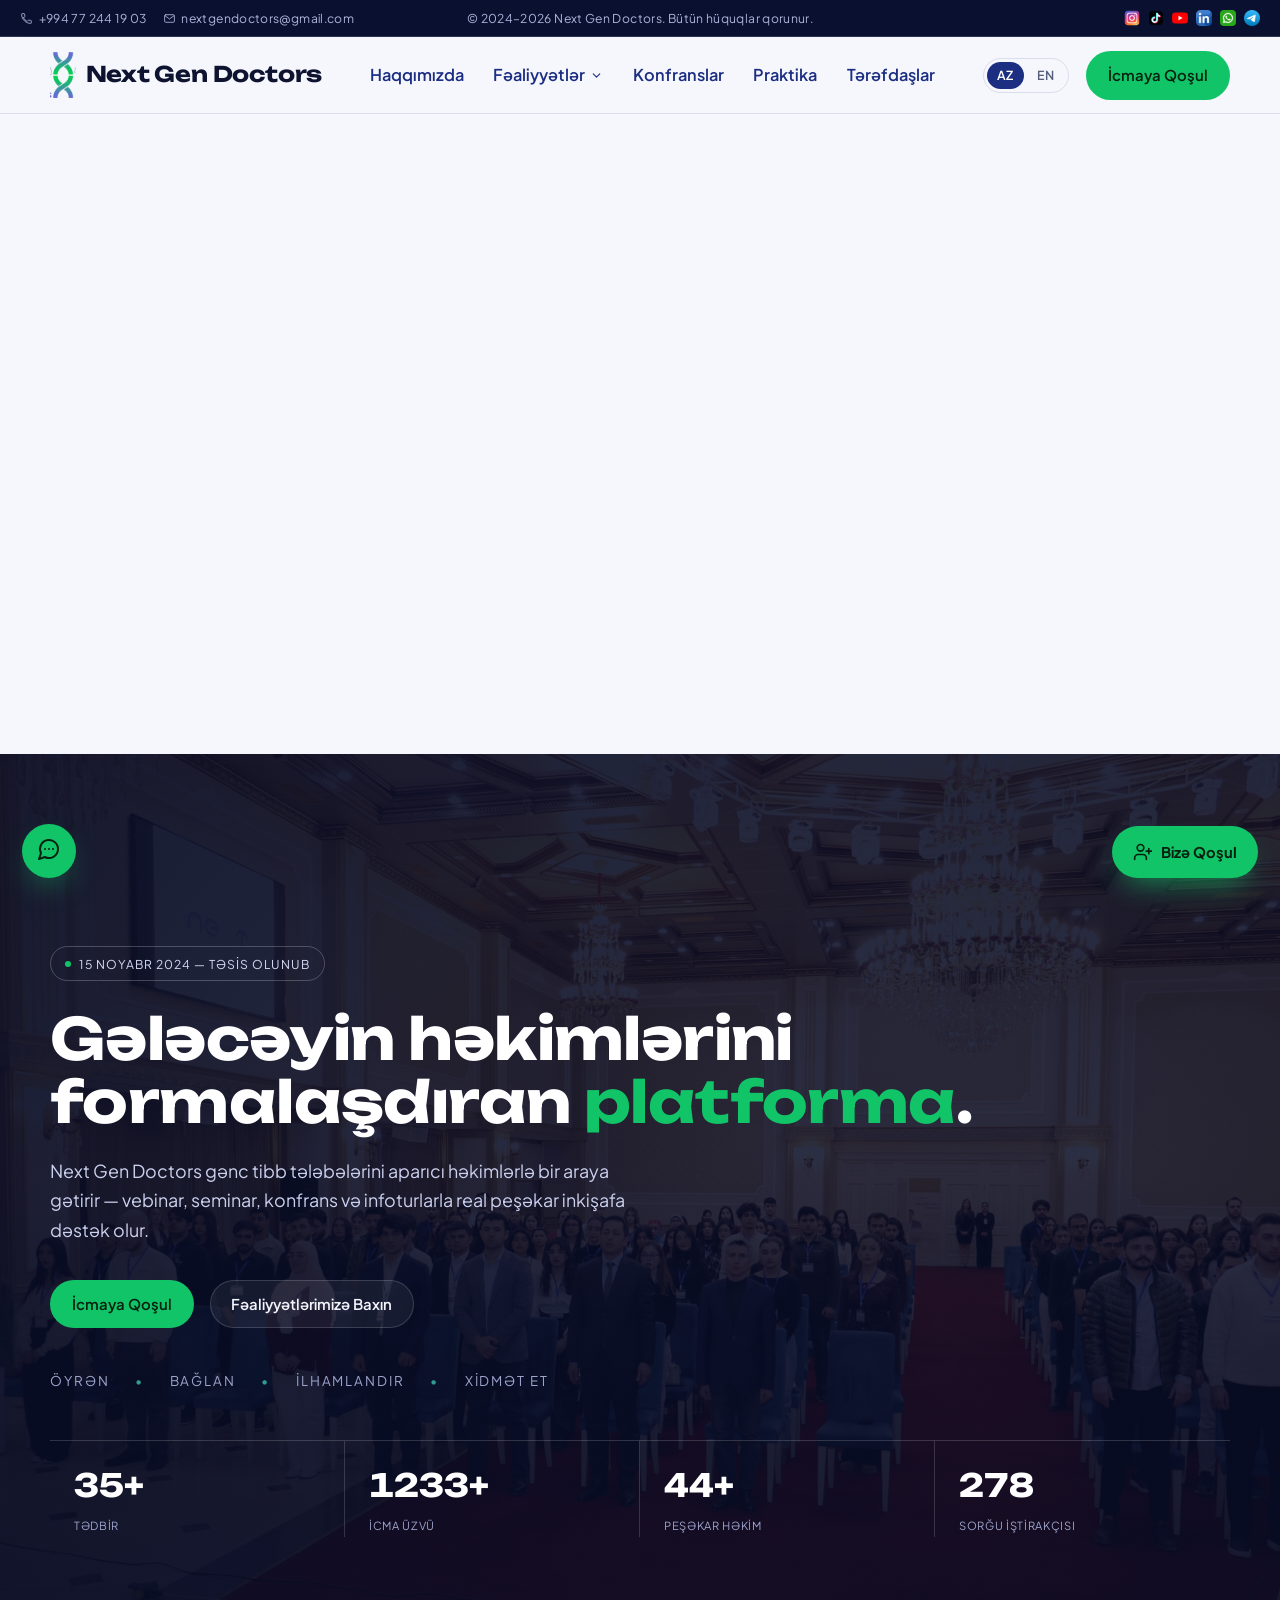
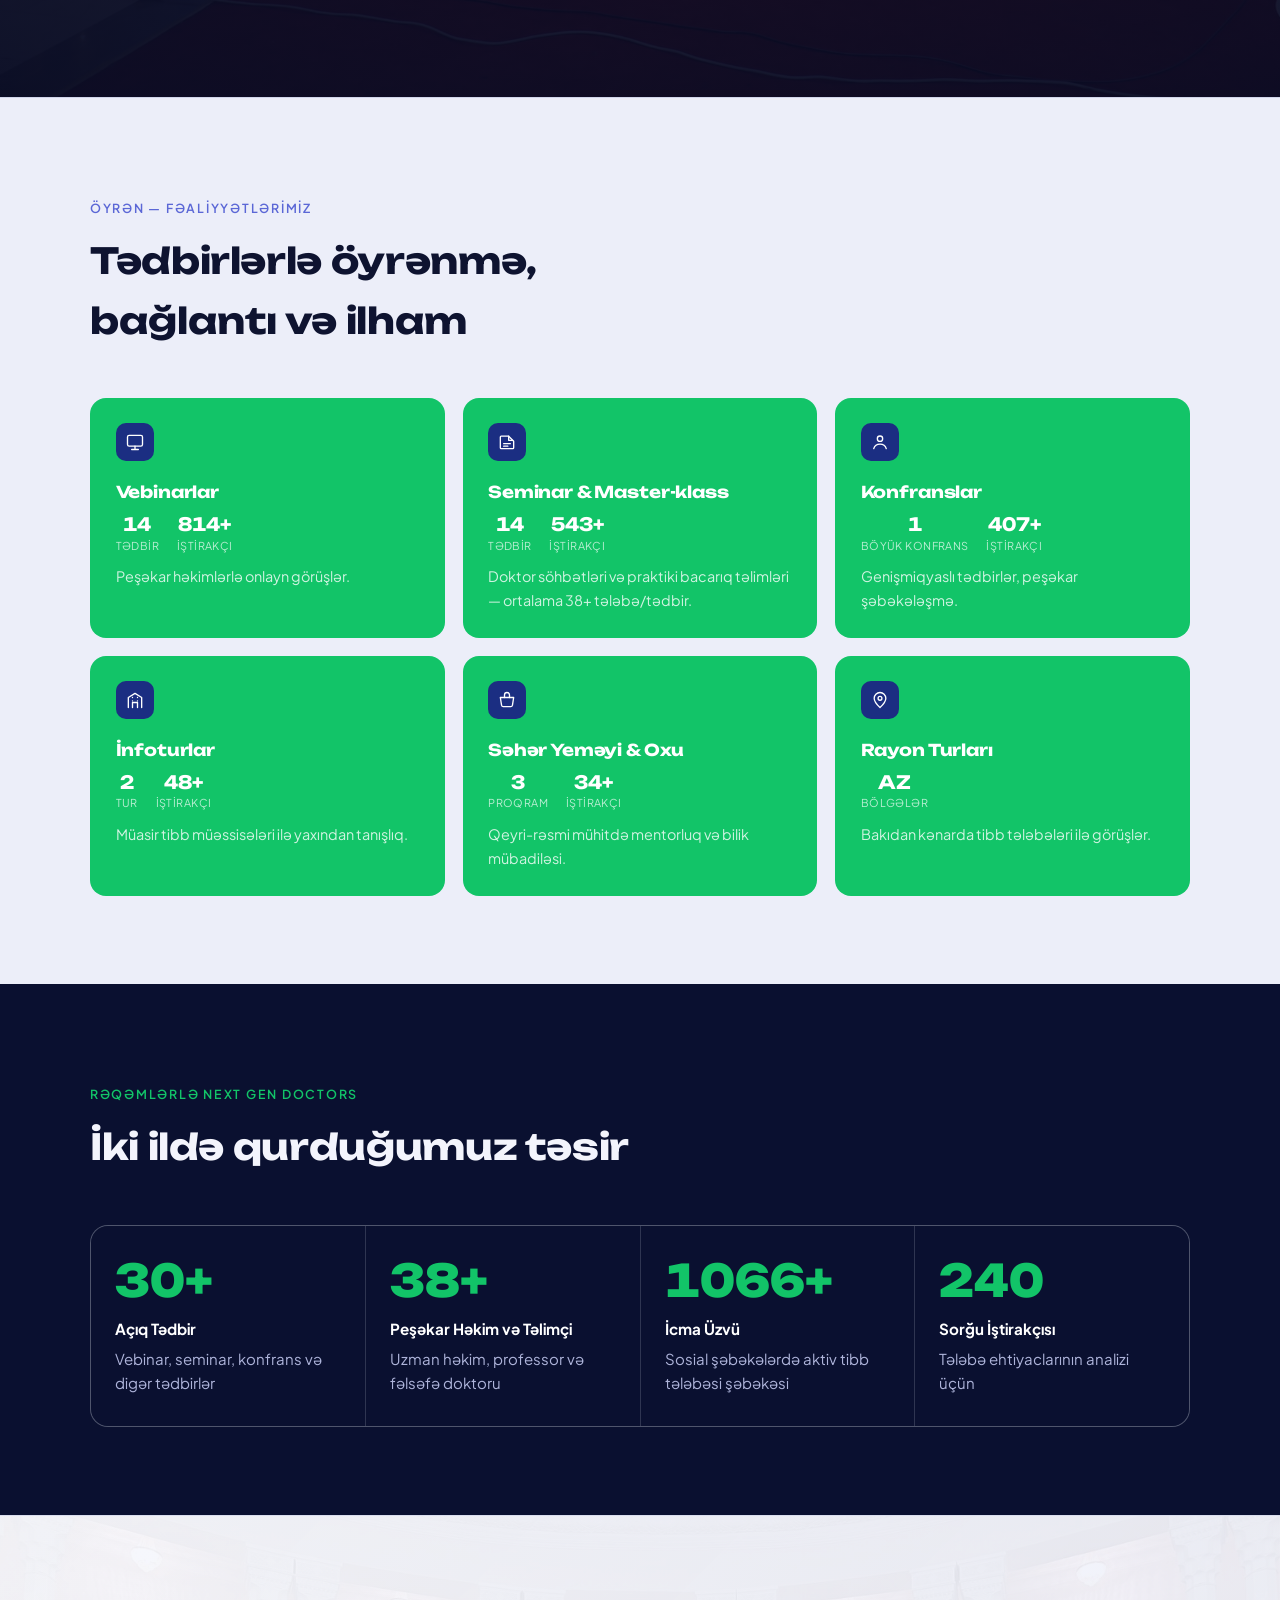
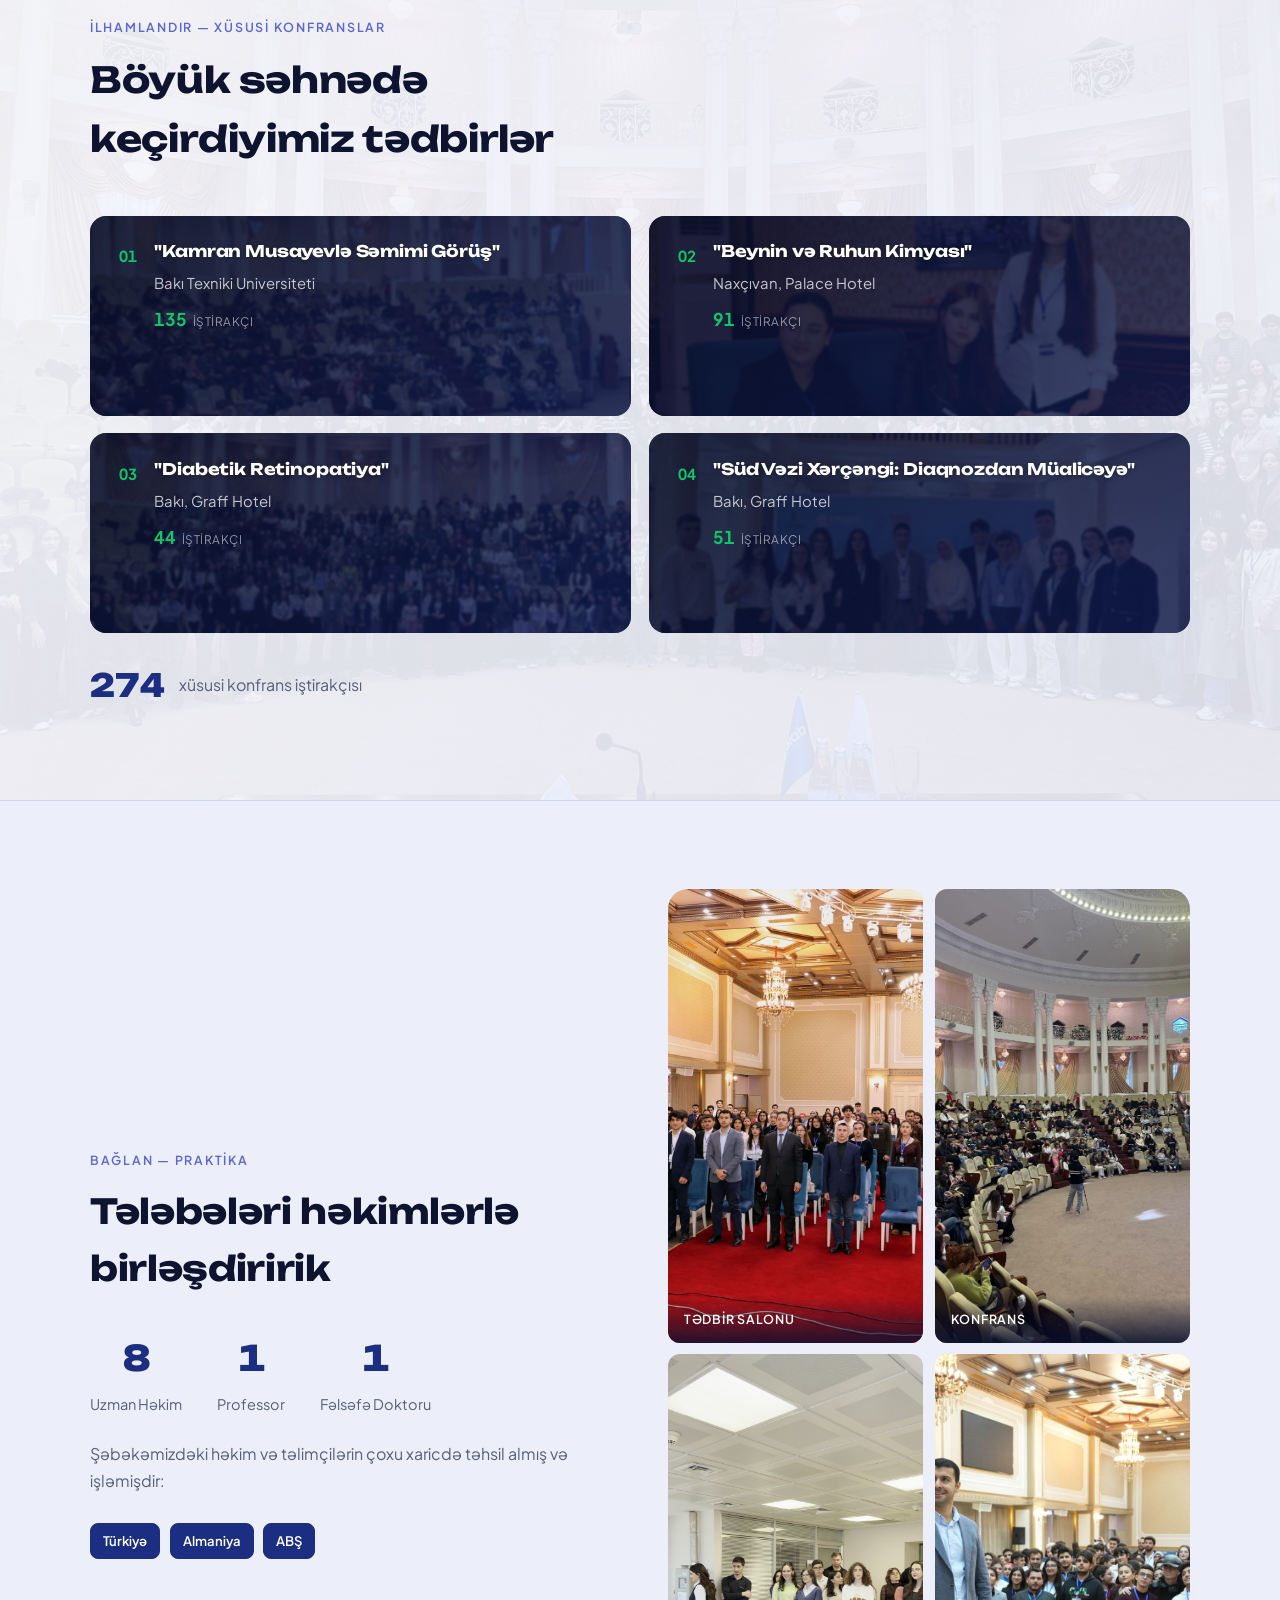
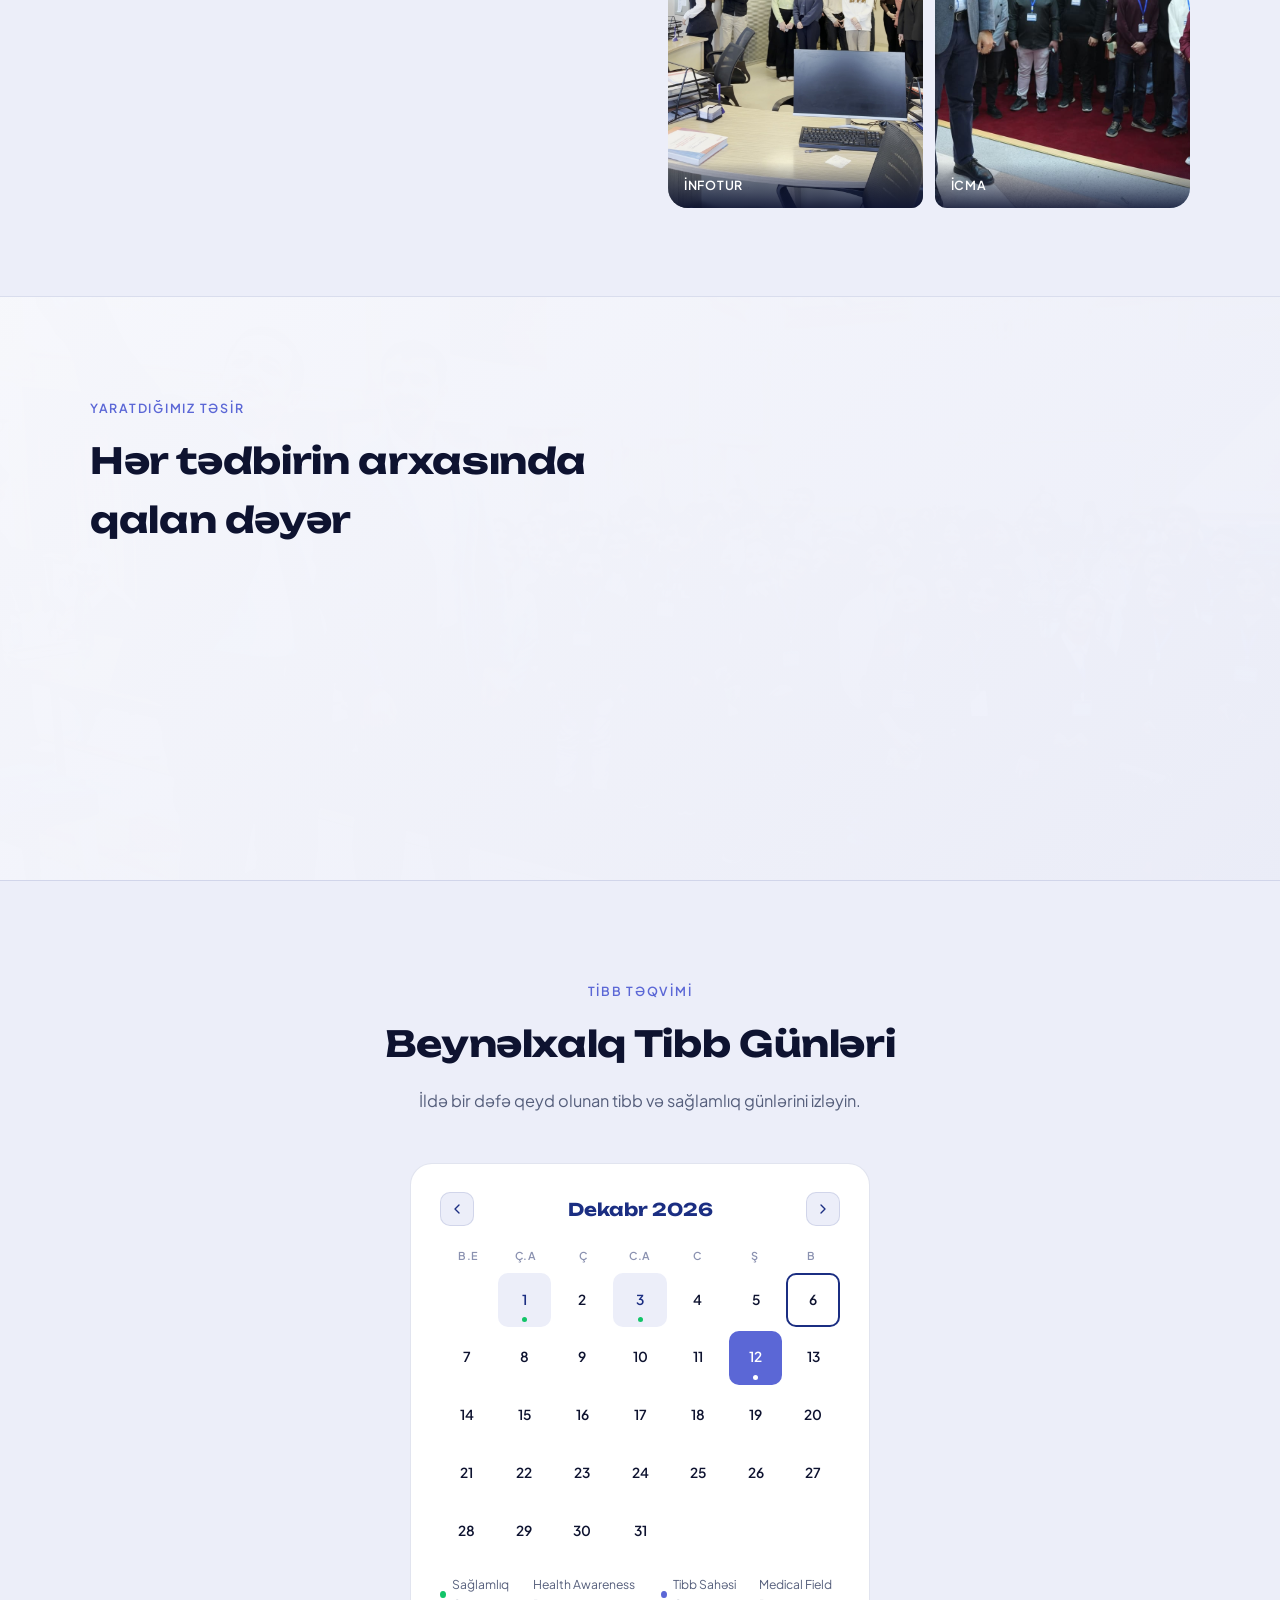
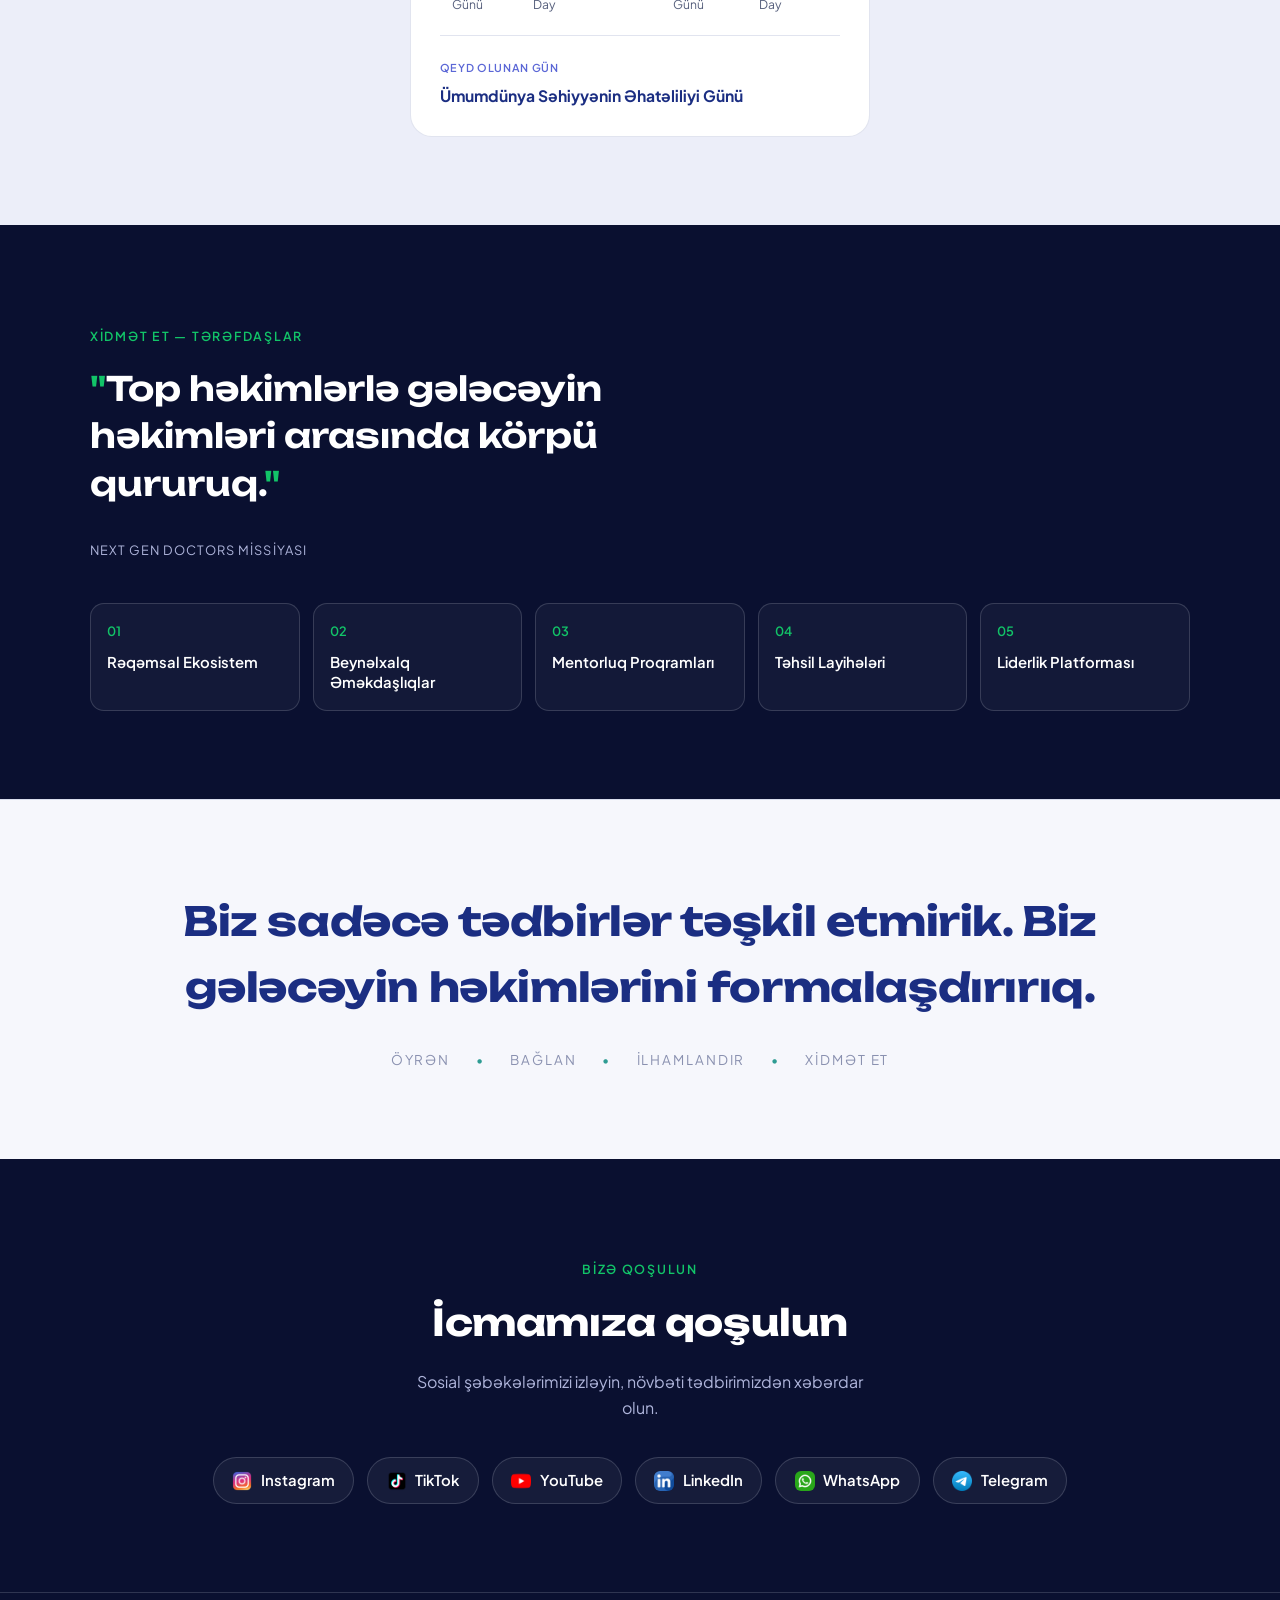
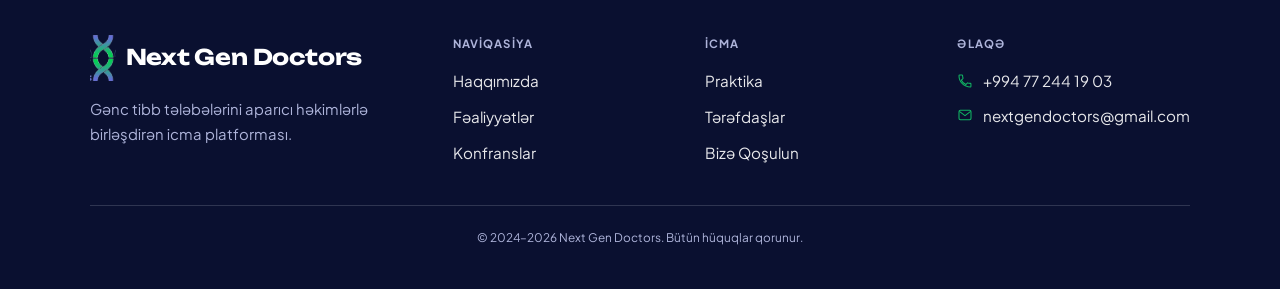
==== index.html @ de41ccdf "ilk commit" ====
<!DOCTYPE html>
<html lang="az">
<head>
<meta charset="UTF-8">
<meta name="viewport" content="width=device-width, initial-scale=1.0">
<title>Next Gen Doctors — Gələcəyin Həkimlərini Formalaşdıran Platforma</title>
<meta name="description" content="Next Gen Doctors gənc tibb tələbələrini aparıcı həkimlərlə bir araya gətirən icma platformasıdır.">
<!-- Open Graph / social share -->
<meta property="og:type" content="website">
<meta property="og:site_name" content="Next Gen Doctors">
<meta property="og:locale" content="az_AZ">
<meta property="og:locale:alternate" content="en_US">
<meta property="og:url" content="https://ngd.az/">
<meta property="og:title" content="Next Gen Doctors — Gələcəyin Həkimlərini Formalaşdıran Platforma">
<meta property="og:description" content="Next Gen Doctors gənc tibb tələbələrini aparıcı həkimlərlə bir araya gətirən icma platformasıdır.">
<meta property="og:image" content="https://ngd.az/assets/og-image.png">
<meta property="og:image:width" content="1200">
<meta property="og:image:height" content="630">
<meta property="og:image:alt" content="Next Gen Doctors">
<meta name="twitter:card" content="summary_large_image">
<meta name="twitter:title" content="Next Gen Doctors — Gələcəyin Həkimlərini Formalaşdıran Platforma">
<meta name="twitter:description" content="Next Gen Doctors gənc tibb tələbələrini aparıcı həkimlərlə bir araya gətirən icma platformasıdır.">
<meta name="twitter:image" content="https://ngd.az/assets/og-image.png">
<link rel="icon" type="image/png" href="assets/favicon-32.png">
<link rel="apple-touch-icon" href="assets/apple-touch-icon.png">
<link rel="preconnect" href="https://fonts.googleapis.com">
<link rel="preconnect" href="https://fonts.gstatic.com" crossorigin>
<link href="https://fonts.googleapis.com/css2?family=Unbounded:wght@500;600;700;800&family=Plus+Jakarta+Sans:ital,wght@0,400;0,500;0,600;0,700;1,500&display=swap" rel="stylesheet">
<link rel="stylesheet" href="assets/style.css">
<!-- Structured data (JSON-LD) -->
<script type="application/ld+json">
{
  "@context": "https://schema.org",
  "@type": "Organization",
  "@id": "https://ngd.az/#organization",
  "name": "Next Gen Doctors",
  "url": "https://ngd.az/",
  "logo": "https://ngd.az/assets/logo-mark.png",
  "foundingDate": "2024-11-15",
  "description": "Next Gen Doctors gənc tibb tələbələrini aparıcı həkimlərlə bir araya gətirən könüllü icma platformasıdır.",
  "email": "nextgendoctors@gmail.com",
  "telephone": "+994772441903",
  "sameAs": [
    "https://instagram.com/nextgendoctorss",
    "https://tiktok.com/@nextgendoctors",
    "https://youtube.com/@nextgendoctors",
    "https://linkedin.com/company/next-gen-doctors",
    "https://t.me/nextgendoctors",
    "https://wa.me/994772441903"
  ]
}
</script>
<script type="application/ld+json">
{
  "@context": "https://schema.org",
  "@type": "WebSite",
  "@id": "https://ngd.az/#website",
  "name": "Next Gen Doctors",
  "url": "https://ngd.az/",
  "description": "Gənc tibb tələbələrini aparıcı həkimlərlə birləşdirən icma platforması.",
  "inLanguage": "az",
  "publisher": {
    "@id": "https://ngd.az/#organization"
  }
}
</script>
</head>
<body>

<div class="notice">
  <div class="notice-contact">
    <a href="tel:+994772441903"><svg viewBox="0 0 24 24" fill="none" stroke="currentColor" stroke-width="1.6" stroke-linecap="round" stroke-linejoin="round"><path d="M6.6 10.8c1.4 2.8 3.8 5.2 6.6 6.6l2.2-2.2c.3-.3.7-.4 1-.2 1.1.4 2.3.6 3.5.6.6 0 1 .4 1 1V20c0 .6-.4 1-1 1C10.6 21 3 13.4 3 4c0-.6.4-1 1-1h3.4c.6 0 1 .4 1 1 0 1.2.2 2.4.6 3.5.1.3 0 .7-.2 1L6.6 10.8Z"></path></svg>+994 77 244 19 03</a>
    <a href="mailto:nextgendoctors@gmail.com"><svg viewBox="0 0 24 24" fill="none" stroke="currentColor" stroke-width="1.6" stroke-linecap="round" stroke-linejoin="round"><rect x="3" y="5" width="18" height="14" rx="2"></rect><path d="m4 7 8 6 8-6"></path></svg>nextgendoctors@gmail.com</a>
  </div>
  <div class="notice-msg">
  <span data-lang="az">© 2024–2026 Next Gen Doctors. Bütün hüquqlar qorunur.</span>
  <span data-lang="en">© 2024–2026 Next Gen Doctors. All rights reserved.</span>
  </div>
  <div class="notice-social">
    <a href="https://instagram.com/nextgendoctorss" target="_blank" rel="noopener" aria-label="Instagram"><img src="assets/social-instagram.png" alt="" width="96" height="96"></a>
    <a href="https://tiktok.com/@nextgendoctors" target="_blank" rel="noopener" aria-label="TikTok"><img src="assets/social-tiktok.png" alt="" width="96" height="96"></a>
    <a href="https://youtube.com/@nextgendoctors" target="_blank" rel="noopener" aria-label="YouTube"><img src="assets/social-youtube.png" alt="" width="96" height="96"></a>
    <a href="https://linkedin.com/company/next-gen-doctors" target="_blank" rel="noopener" aria-label="LinkedIn"><img src="assets/social-linkedin.png" alt="" width="96" height="96"></a>
    <a href="https://wa.me/994772441903" target="_blank" rel="noopener" aria-label="WhatsApp"><img src="assets/social-whatsapp.png" alt="" width="96" height="96"></a>
    <a href="https://t.me/nextgendoctors" target="_blank" rel="noopener" aria-label="Telegram"><img src="assets/social-telegram.png" alt="" width="96" height="96"></a>
  </div>
</div>

<header>
  <nav class="wrap">
    <a class="brand" href="#top">
      <img src="assets/logo-mark.png" alt="Next Gen Doctors" width="309" height="160">
      <span class="brand-text">Next Gen Doctors</span>
    </a>
    <ul class="nav-links">
      <li><a href="haqqimizda.html"><span data-lang="az">Haqqımızda</span><span data-lang="en">About</span></a></li>
      <li class="has-dropdown">
        <a class="dropdown-trigger" href="#fealiyyetler">
          <span data-lang="az">Fəaliyyətlər</span><span data-lang="en">Activities</span>
          <svg class="chev" viewBox="0 0 24 24" fill="none" stroke="currentColor" stroke-width="2" stroke-linecap="round" stroke-linejoin="round"><path d="m6 9 6 6 6-6"></path></svg>
        </a>
        <div class="dropdown-panel">
          <ul>
            <li><a href="vebinar.html"><span data-lang="az">Vebinar</span><span data-lang="en">Webinar</span></a></li>
            <li><a href="seminar-masterklass.html"><span data-lang="az">Seminar &amp; Master-klass</span><span data-lang="en">Seminars &amp; Masterclasses</span></a></li>
            <li><a href="infotur.html"><span data-lang="az">İnfotur</span><span data-lang="en">Info-Tours</span></a></li>
            <li><a href="sehar-yemeyi.html"><span data-lang="az">Səhər Yeməyi &amp; Oxu</span><span data-lang="en">Breakfast &amp; Reading</span></a></li>
          </ul>
        </div>
      </li>
      <li><a href="konfrans.html"><span data-lang="az">Konfranslar</span><span data-lang="en">Conferences</span></a></li>
      <li><a href="praktika.html"><span data-lang="az">Praktika</span><span data-lang="en">Practice</span></a></li>
      <li><a href="#baxis"><span data-lang="az">Tərəfdaşlar</span><span data-lang="en">Partners</span></a></li>
    </ul>
    <div class="nav-right">
      <div class="lang-toggle" id="langToggle">
        <button type="button" data-set-lang="az">AZ</button>
        <button type="button" data-set-lang="en">EN</button>
      </div>
      <a class="btn btn-primary nav-cta-desktop" href="#qosul">
        <span data-lang="az">İcmaya Qoşul</span><span data-lang="en">Join Us</span>
      </a>
      <button type="button" class="menu-toggle" id="menuToggle" aria-label="Menu" aria-expanded="false">
        <svg viewBox="0 0 24 24" fill="none" stroke="currentColor" stroke-width="1.8" stroke-linecap="round"><path d="M4 7h16M4 12h16M4 17h16"></path></svg>
      </button>
    </div>
  </nav>
  <div class="mobile-menu" id="mobileMenu">
    <ul class="mobile-menu-links">
      <li><a href="haqqimizda.html"><span data-lang="az">Haqqımızda</span><span data-lang="en">About</span></a></li>
      <li class="mobile-group">
        <a href="#fealiyyetler"><span data-lang="az">Fəaliyyətlər</span><span data-lang="en">Activities</span></a>
        <ul class="mobile-submenu">
          <li><a href="vebinar.html"><span data-lang="az">— Vebinar</span><span data-lang="en">— Webinar</span></a></li>
          <li><a href="seminar-masterklass.html"><span data-lang="az">— Seminar &amp; Master-klass</span><span data-lang="en">— Seminars &amp; Masterclasses</span></a></li>
          <li><a href="infotur.html"><span data-lang="az">— İnfotur</span><span data-lang="en">— Info-Tours</span></a></li>
          <li><a href="sehar-yemeyi.html"><span data-lang="az">— Səhər Yeməyi &amp; Oxu</span><span data-lang="en">— Breakfast &amp; Reading</span></a></li>
        </ul>
      </li>
      <li><a href="konfrans.html"><span data-lang="az">Konfranslar</span><span data-lang="en">Conferences</span></a></li>
      <li><a href="praktika.html"><span data-lang="az">Praktika</span><span data-lang="en">Practice</span></a></li>
      <li><a href="#baxis"><span data-lang="az">Tərəfdaşlar</span><span data-lang="en">Partners</span></a></li>
    </ul>
    <a class="btn btn-primary btn-mobile-cta" href="#qosul">
      <span data-lang="az">İcmaya Qoşul</span><span data-lang="en">Join Us</span>
    </a>
    <div class="mobile-social">
      <a href="https://instagram.com/nextgendoctorss" target="_blank" rel="noopener" aria-label="Instagram"><img src="assets/social-instagram.png" alt="" width="96" height="96"></a>
      <a href="https://tiktok.com/@nextgendoctors" target="_blank" rel="noopener" aria-label="TikTok"><img src="assets/social-tiktok.png" alt="" width="96" height="96"></a>
      <a href="https://youtube.com/@nextgendoctors" target="_blank" rel="noopener" aria-label="YouTube"><img src="assets/social-youtube.png" alt="" width="96" height="96"></a>
      <a href="https://linkedin.com/company/next-gen-doctors" target="_blank" rel="noopener" aria-label="LinkedIn"><img src="assets/social-linkedin.png" alt="" width="96" height="96"></a>
      <a href="https://wa.me/994772441903" target="_blank" rel="noopener" aria-label="WhatsApp"><img src="assets/social-whatsapp.png" alt="" width="96" height="96"></a>
      <a href="https://t.me/nextgendoctors" target="_blank" rel="noopener" aria-label="Telegram"><img src="assets/social-telegram.png" alt="" width="96" height="96"></a>
    </div>
  </div>
</header>

<!-- VIDEO INTRO -->
<section class="video-intro" id="videoIntro">
  <div class="video-intro-wrap">
    <video class="intro-video" autoplay muted loop>
      <source src="assets/main-intro.mp4" type="video/mp4">
    </video>
  </div>
</section>

<main id="top">

  <!-- HERO -->
  <section class="hero">
    <div class="hero-bg"><img src="assets/event-hall.jpg" alt="" width="2000" height="1333" loading="eager"></div>
    <div class="wrap hero-inner">
      <div class="founded-badge"><span class="dot"></span>
        <span data-lang="az">15 NOYABR 2024 — TƏSİS OLUNUB</span>
        <span data-lang="en">FOUNDED — 15 NOVEMBER 2024</span>
      </div>
      <h1>
        <span data-lang="az">Gələcəyin həkimlərini formalaşdıran <em>platforma</em>.</span>
        <span data-lang="en">The platform shaping <em>tomorrow's</em> doctors.</span>
      </h1>
      <p class="lede">
        <span data-lang="az">Next Gen Doctors gənc tibb tələbələrini aparıcı həkimlərlə bir araya gətirir — vebinar, seminar, konfrans və infoturlarla real peşəkar inkişafa dəstək olur.</span>
        <span data-lang="en">Next Gen Doctors connects young medical students with leading physicians — through webinars, seminars, conferences and info-tours that support real professional growth.</span>
      </p>
      <div class="hero-actions">
        <a class="btn btn-primary" href="#qosul">
          <span data-lang="az">İcmaya Qoşul</span><span data-lang="en">Join the Community</span>
        </a>
        <a class="btn btn-ghost-dark" href="#fealiyyetler">
          <span data-lang="az">Fəaliyyətlərimizə Baxın</span><span data-lang="en">See Our Activities</span>
        </a>
      </div>

      <div class="motto-strip">
        <span><span data-lang="az">ÖYRƏN</span><span data-lang="en">LEARN</span></span><span><span data-lang="az">BAĞLAN</span><span data-lang="en">CONNECT</span></span><span><span data-lang="az">İLHAMLANDIR</span><span data-lang="en">INSPIRE</span></span><span><span data-lang="az">XİDMƏT ET</span><span data-lang="en">SERVE</span></span>
      </div>

      <div class="ledger">
        <div class="ledger-item"><div class="ledger-value tabular">48+</div><div class="ledger-label"><span data-lang="az">Tədbir</span><span data-lang="en">Events</span></div></div>
        <div class="ledger-item"><div class="ledger-value tabular">1700+</div><div class="ledger-label"><span data-lang="az">İcma Üzvü</span><span data-lang="en">Community Members</span></div></div>
        <div class="ledger-item"><div class="ledger-value tabular">60+</div><div class="ledger-label"><span data-lang="az">Peşəkar Həkim</span><span data-lang="en">Professional Doctors</span></div></div>
        <div class="ledger-item"><div class="ledger-value tabular">383</div><div class="ledger-label"><span data-lang="az">Sorğu İştirakçısı</span><span data-lang="en">Survey Participants</span></div></div>
      </div>
    </div>
  </section>


  <!-- ACTIVITIES -->
  <section class="section-raised" id="fealiyyetler">
    <div class="wrap">
      <div class="section-head reveal">
        <p class="eyebrow"><span data-lang="az">ÖYRƏN — Fəaliyyətlərimiz</span><span data-lang="en">LEARN — What We Do</span></p>
        <h2><span data-lang="az">Tədbirlərlə öyrənmə, bağlantı və ilham</span><span data-lang="en">Learning, connection and inspiration through events</span></h2>
      </div>
      <div class="activity-grid reveal">

        <a class="activity-card" href="vebinar.html">
          <div class="activity-icon"><svg viewBox="0 0 24 24" fill="none" stroke-width="1.6" stroke-linecap="round" stroke-linejoin="round"><rect x="3" y="4" width="18" height="13" rx="2"></rect><path d="M8 21h8M12 17v4"></path></svg></div>
          <h3><span data-lang="az">Vebinarlar</span><span data-lang="en">Webinars</span></h3>
          <div class="activity-stats">
            <div><span class="num tabular">20</span><span class="lbl"><span data-lang="az">tədbir</span><span data-lang="en">events</span></span></div>
            <div><span class="num tabular">1180+</span><span class="lbl"><span data-lang="az">iştirakçı</span><span data-lang="en">attendees</span></span></div>
          </div>
          <p><span data-lang="az">Peşəkar həkimlərlə onlayn görüşlər.</span><span data-lang="en">Online sessions with practicing physicians.</span></p>
        </a>

        <a class="activity-card" href="seminar-masterklass.html">
          <div class="activity-icon"><svg viewBox="0 0 24 24" fill="none" stroke-width="1.6" stroke-linecap="round" stroke-linejoin="round"><path d="M4 19V6a1 1 0 0 1 1-1h9l6 6v8a1 1 0 0 1-1 1H5a1 1 0 0 1-1-1Z"></path><path d="M14 5v5h5M8 14h8M8 17h5"></path></svg></div>
          <h3><span data-lang="az">Seminar &amp; Master-klass</span><span data-lang="en">Seminars &amp; Masterclasses</span></h3>
          <div class="activity-stats">
            <div><span class="num tabular">21</span><span class="lbl"><span data-lang="az">tədbir</span><span data-lang="en">events</span></span></div>
            <div><span class="num tabular">787+</span><span class="lbl"><span data-lang="az">iştirakçı</span><span data-lang="en">attendees</span></span></div>
          </div>
          <p><span data-lang="az">Doktor söhbətləri və praktiki bacarıq təlimləri — ortalama 38+ tələbə/tədbir.</span><span data-lang="en">Doctor talks and hands-on skills training — averaging 38+ students per session.</span></p>
        </a>

        <a class="activity-card" href="konfrans.html">
          <div class="activity-icon"><svg viewBox="0 0 24 24" fill="none" stroke-width="1.6" stroke-linecap="round" stroke-linejoin="round"><circle cx="12" cy="8" r="3.2"></circle><path d="M4.5 20c1-3.6 4-5.5 7.5-5.5s6.5 1.9 7.5 5.5"></path></svg></div>
          <h3><span data-lang="az">Konfranslar</span><span data-lang="en">Conferences</span></h3>
          <div class="activity-stats">
            <div><span class="num tabular">2</span><span class="lbl"><span data-lang="az">böyük konfrans</span><span data-lang="en">major events</span></span></div>
            <div><span class="num tabular">590+</span><span class="lbl"><span data-lang="az">iştirakçı</span><span data-lang="en">attendees</span></span></div>
          </div>
          <p><span data-lang="az">Genişmiqyaslı tədbirlər, peşəkar şəbəkələşmə.</span><span data-lang="en">Large-scale events built for professional networking.</span></p>
        </a>

        <a class="activity-card" href="infotur.html">
          <div class="activity-icon"><svg viewBox="0 0 24 24" fill="none" stroke-width="1.6" stroke-linecap="round" stroke-linejoin="round"><path d="M4 21V9l8-5 8 5v12"></path><path d="M9 21v-6h6v6M9 13h.01M15 13h.01M9 9h.01M15 9h.01"></path></svg></div>
          <h3><span data-lang="az">İnfoturlar</span><span data-lang="en">Info-Tours</span></h3>
          <div class="activity-stats">
            <div><span class="num tabular">3</span><span class="lbl"><span data-lang="az">tur</span><span data-lang="en">tours</span></span></div>
            <div><span class="num tabular">69+</span><span class="lbl"><span data-lang="az">iştirakçı</span><span data-lang="en">participants</span></span></div>
          </div>
          <p><span data-lang="az">Müasir tibb müəssisələri ilə yaxından tanışlıq.</span><span data-lang="en">Up-close visits to modern medical facilities.</span></p>
        </a>

        <a class="activity-card" href="sehar-yemeyi.html">
          <div class="activity-icon"><svg viewBox="0 0 24 24" fill="none" stroke-width="1.6" stroke-linecap="round" stroke-linejoin="round"><path d="M4 9h16l-1.5 9.5a2 2 0 0 1-2 1.5H7.5a2 2 0 0 1-2-1.5Z"></path><path d="M9 9V6a3 3 0 0 1 6 0v3"></path></svg></div>
          <h3><span data-lang="az">Səhər Yeməyi &amp; Oxu</span><span data-lang="en">Breakfast &amp; Reading</span></h3>
          <div class="activity-stats">
            <div><span class="num tabular">5</span><span class="lbl"><span data-lang="az">proqram</span><span data-lang="en">programs</span></span></div>
            <div><span class="num tabular">49+</span><span class="lbl"><span data-lang="az">iştirakçı</span><span data-lang="en">participants</span></span></div>
          </div>
          <p><span data-lang="az">Qeyri-rəsmi mühitdə mentorluq və bilik mübadiləsi.</span><span data-lang="en">Informal mentorship and knowledge exchange.</span></p>
        </a>

        <div class="activity-card">
          <div class="activity-icon"><svg viewBox="0 0 24 24" fill="none" stroke-width="1.6" stroke-linecap="round" stroke-linejoin="round"><path d="M12 21s-7-6.1-7-11a7 7 0 0 1 14 0c0 4.9-7 11-7 11Z"></path><circle cx="12" cy="10" r="2.3"></circle></svg></div>
          <h3><span data-lang="az">Rayon Turları</span><span data-lang="en">Regional Tours</span></h3>
          <div class="activity-stats">
            <div><span class="num">AZ</span><span class="lbl"><span data-lang="az">bölgələr</span><span data-lang="en">regions</span></span></div>
          </div>
          <p><span data-lang="az">Bakıdan kənarda tibb tələbələri ilə görüşlər.</span><span data-lang="en">Reaching medical students beyond Baku.</span></p>
        </div>

      </div>
    </div>
  </section>

  <!-- NUMBERS -->
  <section class="section-dark">
    <div class="wrap">
      <div class="section-head reveal">
        <p class="eyebrow eyebrow-on-dark"><span data-lang="az">Rəqəmlərlə Next Gen Doctors</span><span data-lang="en">Next Gen Doctors by the Numbers</span></p>
        <h2><span data-lang="az">İki ildə qurduğumuz təsir</span><span data-lang="en">The impact we've built in two years</span></h2>
      </div>
      <div class="numbers-grid reveal">
        <div class="number-card">
          <div class="big tabular">48+</div>
          <div class="lbl"><span data-lang="az">Açıq Tədbir</span><span data-lang="en">Open Events</span></div>
          <div class="sub"><span data-lang="az">Vebinar, seminar, konfrans və digər tədbirlər</span><span data-lang="en">Webinars, seminars, conferences and more</span></div>
        </div>
        <div class="number-card">
          <div class="big tabular">60+</div>
          <div class="lbl"><span data-lang="az">Peşəkar Həkim və Təlimçi</span><span data-lang="en">Doctors &amp; Trainers</span></div>
          <div class="sub"><span data-lang="az">Uzman həkim, professor və fəlsəfə doktoru</span><span data-lang="en">Specialists, professors and PhD holders</span></div>
        </div>
        <div class="number-card">
          <div class="big tabular">1700+</div>
          <div class="lbl"><span data-lang="az">İcma Üzvü</span><span data-lang="en">Community Members</span></div>
          <div class="sub"><span data-lang="az">Sosial şəbəkələrdə aktiv tibb tələbəsi şəbəkəsi</span><span data-lang="en">An active network of medical students online</span></div>
        </div>
        <div class="number-card">
          <div class="big tabular">383</div>
          <div class="lbl"><span data-lang="az">Sorğu İştirakçısı</span><span data-lang="en">Survey Participants</span></div>
          <div class="sub"><span data-lang="az">Tələbə ehtiyaclarının analizi üçün</span><span data-lang="en">Contributed to our student needs analysis</span></div>
        </div>
      </div>
    </div>
  </section>

  <!-- CONFERENCES -->
  <section class="section-light parallax-section" id="konfranslar" data-parallax="assets/konfrans-kamran-musayev-2.jpg">
    <div class="parallax-bg"></div>
    <div class="parallax-overlay parallax-overlay--light"></div>
    <div class="wrap">
      <div class="section-head reveal">
        <p class="eyebrow"><span data-lang="az">İLHAMLANDIR — Xüsusi Konfranslar</span><span data-lang="en">INSPIRE — Featured Conferences</span></p>
        <h2><span data-lang="az">Böyük səhnədə keçirdiyimiz tədbirlər</span><span data-lang="en">Events we've hosted on the big stage</span></h2>
      </div>
      <div class="conf-grid reveal">
        <div class="conf-card">
          <div class="conf-bg"><img src="assets/konfrans-kamran-musayev-1.jpg" alt="" loading="lazy"></div>
          <div class="conf-index tabular">01</div>
          <div>
            <h3><span data-lang="az">"Kamran Musayevlə Səmimi Görüş"</span><span data-lang="en">"A Candid Conversation with Kamran Musayev"</span></h3>
            <div class="conf-meta"><span data-lang="az">Bakı Texniki Universiteti</span><span data-lang="en">Baku Technical University</span></div>
            <div class="conf-count"><span class="n tabular">215</span><span class="t"><span data-lang="az">iştirakçı</span><span data-lang="en">attendees</span></span></div>
          </div>
        </div>
        <div class="conf-card">
          <div class="conf-bg"><img src="assets/konfrans-naxcivan-1.jpg" alt="" loading="lazy"></div>
          <div class="conf-index tabular">02</div>
          <div>
            <h3><span data-lang="az">"Beynin və Ruhun Kimyası"</span><span data-lang="en">"The Chemistry of Mind and Soul"</span></h3>
            <div class="conf-meta"><span data-lang="az">Naxçıvan, Palace Hotel</span><span data-lang="en">Nakhchivan, Palace Hotel</span></div>
            <div class="conf-count"><span class="n tabular">145</span><span class="t"><span data-lang="az">iştirakçı</span><span data-lang="en">attendees</span></span></div>
          </div>
        </div>
        <div class="conf-card">
          <div class="conf-bg"><img src="assets/konfrans-kamran-musayev-3.jpg" alt="" loading="lazy"></div>
          <div class="conf-index tabular">03</div>
          <div>
            <h3><span data-lang="az">"Diabetik Retinopatiya"</span><span data-lang="en">"Diabetic Retinopathy"</span></h3>
            <div class="conf-meta"><span data-lang="az">Bakı, Graff Hotel</span><span data-lang="en">Baku, Graff Hotel</span></div>
            <div class="conf-count"><span class="n tabular">87</span><span class="t"><span data-lang="az">iştirakçı</span><span data-lang="en">attendees</span></span></div>
          </div>
        </div>
        <div class="conf-card">
          <div class="conf-bg"><img src="assets/konfrans-kamran-musayev-5.jpg" alt="" loading="lazy"></div>
          <div class="conf-index tabular">04</div>
          <div>
            <h3><span data-lang="az">"Süd Vəzi Xərçəngi: Diaqnozdan Müalicəyə"</span><span data-lang="en">"Breast Cancer: From Diagnosis to Treatment"</span></h3>
            <div class="conf-meta"><span data-lang="az">Bakı, Graff Hotel</span><span data-lang="en">Baku, Graff Hotel</span></div>
            <div class="conf-count"><span class="n tabular">101</span><span class="t"><span data-lang="az">iştirakçı</span><span data-lang="en">attendees</span></span></div>
          </div>
        </div>
      </div>
      <div class="conf-total reveal">
        <div class="big tabular">548</div>
        <div class="fg-muted"><span data-lang="az">xüsusi konfrans iştirakçısı</span><span data-lang="en">total attendees across featured conferences</span></div>
      </div>
    </div>
  </section>

  <!-- NETWORK -->
  <section class="section-raised" id="sebeke">
    <div class="wrap network-wrap reveal">
      <div>
        <p class="eyebrow"><span data-lang="az">BAĞLAN — Praktika</span><span data-lang="en">CONNECT — Practice</span></p>
        <h2><span data-lang="az">Tələbələri həkimlərlə birləşdiririk</span><span data-lang="en">We connect students with physicians</span></h2>
        <div class="network-stat-row">
          <div class="network-stat"><div class="big tabular">20</div><div class="lbl"><span data-lang="az">Uzman Həkim</span><span data-lang="en">Specialist Doctors</span></div></div>
          <div class="network-stat"><div class="big tabular">2</div><div class="lbl"><span data-lang="az">Professor</span><span data-lang="en">Professors</span></div></div>
          <div class="network-stat"><div class="big tabular">2</div><div class="lbl"><span data-lang="az">Fəlsəfə Doktoru</span><span data-lang="en">PhD Holders</span></div></div>
        </div>
        <p class="network-note">
          <span data-lang="az">Şəbəkəmizdəki həkim və təlimçilərin çoxu xaricdə təhsil almış və işləmişdir:</span>
          <span data-lang="en">Many doctors and trainers in our network studied and worked abroad:</span>
        </p>
        <div class="country-tags">
          <span class="country-tag">Türkiyə <span data-lang="en">/ Turkey</span></span>
          <span class="country-tag">Almaniya <span data-lang="en">/ Germany</span></span>
          <span class="country-tag">ABŞ <span data-lang="en">/ USA</span></span>
        </div>
      </div>
      <div class="network-photo-grid">
        <div class="photo-cell"><img src="assets/event-hall.jpg" alt="" loading="lazy"><div class="photo-overlay"><div class="photo-label"><span data-lang="az">Tədbir salonu</span><span data-lang="en">Event Hall</span></div></div></div>
        <div class="photo-cell"><img src="assets/konfrans-kamran-musayev-1.jpg" alt="" loading="lazy"><div class="photo-overlay"><div class="photo-label"><span data-lang="az">Konfrans</span><span data-lang="en">Conference</span></div></div></div>
        <div class="photo-cell"><img src="assets/infotur-140326-1.jpg" alt="" loading="lazy"><div class="photo-overlay"><div class="photo-label"><span data-lang="az">İnfotur</span><span data-lang="en">Info Tour</span></div></div></div>
        <div class="photo-cell"><img src="assets/event-selfie.jpg" alt="" loading="lazy"><div class="photo-overlay"><div class="photo-label"><span data-lang="az">İcma</span><span data-lang="en">Community</span></div></div></div>
      </div>
    </div>
  </section>

  <!-- IMPACT TAGS -->
  <section class="section-light section-impact parallax-section" data-parallax="assets/event-selfie.jpg">
    <div class="parallax-bg"></div>
    <div class="parallax-overlay parallax-overlay--impact"></div>
    <div class="wrap">
      <div class="section-head reveal">
        <p class="eyebrow"><span data-lang="az">Yaratdığımız Təsir</span><span data-lang="en">The Impact We Create</span></p>
        <h2><span data-lang="az">Hər tədbirin arxasında qalan dəyər</span><span data-lang="en">The lasting value behind every event</span></h2>
      </div>
      <div class="impact-grid reveal">
        <div class="impact-tag"><svg class="ico" viewBox="0 0 24 24" fill="none" stroke="currentColor" stroke-width="1.5" stroke-linecap="round" stroke-linejoin="round"><path d="M12 2v4M12 18v4M4.9 4.9l2.8 2.8M16.3 16.3l2.8 2.8M2 12h4M18 12h4M4.9 19.1l2.8-2.8M16.3 7.7l2.8-2.8"></path></svg><span><span data-lang="az">Motivasiya</span><span data-lang="en">Motivation</span></span></div>
        <div class="impact-tag"><svg class="ico" viewBox="0 0 24 24" fill="none" stroke="currentColor" stroke-width="1.5" stroke-linecap="round" stroke-linejoin="round"><circle cx="12" cy="8" r="3.5"></circle><path d="M5 20c1.2-4 3.8-6 7-6s5.8 2 7 6"></path></svg><span><span data-lang="az">Rol Modelləri</span><span data-lang="en">Role Models</span></span></div>
        <div class="impact-tag"><svg class="ico" viewBox="0 0 24 24" fill="none" stroke="currentColor" stroke-width="1.5" stroke-linecap="round" stroke-linejoin="round"><circle cx="6" cy="6" r="2.3"></circle><circle cx="18" cy="6" r="2.3"></circle><circle cx="12" cy="18" r="2.3"></circle><path d="M7.7 7.3 10.5 16M16.3 7.3 13.5 16M8.3 6h7.4"></path></svg><span><span data-lang="az">Şəbəkələşmə</span><span data-lang="en">Networking</span></span></div>
        <div class="impact-tag"><svg class="ico" viewBox="0 0 24 24" fill="none" stroke="currentColor" stroke-width="1.5" stroke-linecap="round" stroke-linejoin="round"><path d="M8 12h8M8 8h8M8 16h5"></path><rect x="4" y="4" width="16" height="16" rx="2.5"></rect></svg><span><span data-lang="az">Yumşaq Bacarıqlar</span><span data-lang="en">Soft Skills</span></span></div>
        <div class="impact-tag"><svg class="ico" viewBox="0 0 24 24" fill="none" stroke="currentColor" stroke-width="1.5" stroke-linecap="round" stroke-linejoin="round"><path d="M12 3 3 8l9 5 9-5-9-5Z"></path><path d="M3 12l9 5 9-5M3 16l9 5 9-5"></path></svg><span><span data-lang="az">Liderlik</span><span data-lang="en">Leadership</span></span></div>
        <div class="impact-tag"><svg class="ico" viewBox="0 0 24 24" fill="none" stroke="currentColor" stroke-width="1.5" stroke-linecap="round" stroke-linejoin="round"><path d="M4 19.5V6a2 2 0 0 1 2-2h13v15"></path><path d="M6 17h13v3.5a1.5 1.5 0 0 1-1.5 1.5H6a2 2 0 0 1 0-4Z"></path></svg><span><span data-lang="az">Karyera Yolu</span><span data-lang="en">Career Path</span></span></div>
      </div>
    </div>
  </section>

  <!-- MEDICAL CALENDAR -->
  <section class="section-raised">
    <div class="wrap reveal">
      <div class="section-head section-head--center">
        <p class="eyebrow"><span data-lang="az">Tibb Təqvimi</span><span data-lang="en">Medical Calendar</span></p>
        <h2><span data-lang="az">Beynəlxalq Tibb Günləri</span><span data-lang="en">International Health Observance Days</span></h2>
        <p><span data-lang="az">İldə bir dəfə qeyd olunan tibb və sağlamlıq günlərini izləyin.</span><span data-lang="en">Follow the health and medical observance days marked throughout the year.</span></p>
      </div>
      <div class="med-calendar">
        <div class="cal-header">
          <button type="button" class="cal-nav" id="calPrev" aria-label="Previous month">
            <svg viewBox="0 0 24 24" fill="none" stroke="currentColor" stroke-width="2" stroke-linecap="round" stroke-linejoin="round"><path d="m15 6-6 6 6 6"></path></svg>
          </button>
          <div class="cal-title" id="calTitle"></div>
          <button type="button" class="cal-nav" id="calNext" aria-label="Next month">
            <svg viewBox="0 0 24 24" fill="none" stroke="currentColor" stroke-width="2" stroke-linecap="round" stroke-linejoin="round"><path d="m9 6 6 6-6 6"></path></svg>
          </button>
        </div>
        <div class="cal-weekdays" id="calWeekdays"></div>
        <div class="cal-grid" id="calGrid"></div>
        <div class="cal-legend">
          <span><span class="dot green"></span><span data-lang="az">Sağlamlıq Günü</span><span data-lang="en">Health Awareness Day</span></span>
          <span><span class="dot indigo"></span><span data-lang="az">Tibb Sahəsi Günü</span><span data-lang="en">Medical Field Day</span></span>
        </div>
        <div class="cal-info" id="calInfo"></div>
      </div>
    </div>
  </section>

  <!-- VISION -->
  <section class="section-dark" id="baxis">
    <div class="wrap reveal">
      <p class="eyebrow eyebrow-on-dark"><span data-lang="az">XİDMƏT ET — Tərəfdaşlar</span><span data-lang="en">SERVE — Partners</span></p>
      <p class="vision-quote">
        <span data-lang="az"><span class="mark">"</span>Top həkimlərlə gələcəyin həkimləri arasında körpü qururuq.<span class="mark">"</span></span>
        <span data-lang="en"><span class="mark">"</span>We're building a bridge between top doctors and the doctors of tomorrow.<span class="mark">"</span></span>
      </p>
      <div class="vision-cite"><span data-lang="az">NEXT GEN DOCTORS MİSSİYASI</span><span data-lang="en">NEXT GEN DOCTORS MISSION</span></div>

      <div class="goal-grid">
        <div class="goal-card"><div class="n">01</div><p><span data-lang="az">Rəqəmsal Ekosistem</span><span data-lang="en">Digital Ecosystem</span></p></div>
        <div class="goal-card"><div class="n">02</div><p><span data-lang="az">Beynəlxalq Əməkdaşlıqlar</span><span data-lang="en">International Partnerships</span></p></div>
        <div class="goal-card"><div class="n">03</div><p><span data-lang="az">Mentorluq Proqramları</span><span data-lang="en">Mentorship Programs</span></p></div>
        <div class="goal-card"><div class="n">04</div><p><span data-lang="az">Təhsil Layihələri</span><span data-lang="en">Education Projects</span></p></div>
        <div class="goal-card"><div class="n">05</div><p><span data-lang="az">Liderlik Platforması</span><span data-lang="en">Leadership Platform</span></p></div>
      </div>
    </div>
  </section>

  <!-- CLOSING -->
  <section class="section-light closing">
    <div class="wrap reveal">
      <h2>
        <span data-lang="az">Biz sadəcə tədbirlər təşkil etmirik. Biz gələcəyin həkimlərini formalaşdırırıq.</span>
        <span data-lang="en">We don't just organize events. We shape the doctors of tomorrow.</span>
      </h2>
      <div class="motto-strip">
        <span><span data-lang="az">ÖYRƏN</span><span data-lang="en">LEARN</span></span><span><span data-lang="az">BAĞLAN</span><span data-lang="en">CONNECT</span></span><span><span data-lang="az">İLHAMLANDIR</span><span data-lang="en">INSPIRE</span></span><span><span data-lang="az">XİDMƏT ET</span><span data-lang="en">SERVE</span></span>
      </div>
    </div>
  </section>

  <!-- JOIN -->
  <section class="section-dark join-band" id="qosul">
    <div class="wrap reveal">
      <p class="eyebrow eyebrow-on-dark"><span data-lang="az">Bizə Qoşulun</span><span data-lang="en">Join Us</span></p>
      <h2><span data-lang="az">İcmamıza qoşulun</span><span data-lang="en">Join our community</span></h2>
      <p><span data-lang="az">Sosial şəbəkələrimizi izləyin, növbəti tədbirimizdən xəbərdar olun.</span><span data-lang="en">Follow us on social media and stay updated on our next event.</span></p>
      <div class="social-grid">
        <a class="social-btn" href="https://instagram.com/nextgendoctorss" target="_blank" rel="noopener">
          <img src="assets/social-instagram.png" alt="" width="96" height="96">
          Instagram
        </a>
        <a class="social-btn" href="https://tiktok.com/@nextgendoctors" target="_blank" rel="noopener">
          <img src="assets/social-tiktok.png" alt="" width="96" height="96">
          TikTok
        </a>
        <a class="social-btn" href="https://youtube.com/@nextgendoctors" target="_blank" rel="noopener">
          <img src="assets/social-youtube.png" alt="" width="96" height="96">
          YouTube
        </a>
        <a class="social-btn" href="https://linkedin.com/company/next-gen-doctors" target="_blank" rel="noopener">
          <img src="assets/social-linkedin.png" alt="" width="96" height="96">
          LinkedIn
        </a>
        <a class="social-btn" href="https://wa.me/994772441903" target="_blank" rel="noopener">
          <img src="assets/social-whatsapp.png" alt="" width="96" height="96">
          WhatsApp
        </a>
        <a class="social-btn" href="https://t.me/nextgendoctors" target="_blank" rel="noopener">
          <img src="assets/social-telegram.png" alt="" width="96" height="96">
          Telegram
        </a>
      </div>
    </div>
  </section>

</main>

<footer>
  <div class="wrap">
    <div class="foot-grid">
      <div class="foot-brand">
        <a class="brand" href="#top">
          <img src="assets/logo-mark.png" alt="" width="309" height="160">
          <span class="brand-text">Next Gen Doctors</span>
        </a>
        <p><span data-lang="az">Gənc tibb tələbələrini aparıcı həkimlərlə birləşdirən icma platforması.</span><span data-lang="en">The community platform connecting young medical students with leading physicians.</span></p>
      </div>
      <div class="foot-col">
        <h4><span data-lang="az">Naviqasiya</span><span data-lang="en">Navigate</span></h4>
        <ul>
          <li><a href="haqqimizda.html"><span data-lang="az">Haqqımızda</span><span data-lang="en">About</span></a></li>
          <li><a href="#fealiyyetler"><span data-lang="az">Fəaliyyətlər</span><span data-lang="en">Activities</span></a></li>
          <li><a href="konfrans.html"><span data-lang="az">Konfranslar</span><span data-lang="en">Conferences</span></a></li>
        </ul>
      </div>
      <div class="foot-col">
        <h4><span data-lang="az">İcma</span><span data-lang="en">Community</span></h4>
        <ul>
          <li><a href="praktika.html"><span data-lang="az">Praktika</span><span data-lang="en">Practice</span></a></li>
          <li><a href="#baxis"><span data-lang="az">Tərəfdaşlar</span><span data-lang="en">Partners</span></a></li>
          <li><a href="#qosul"><span data-lang="az">Bizə Qoşulun</span><span data-lang="en">Join Us</span></a></li>
        </ul>
      </div>
      <div class="foot-col">
        <h4><span data-lang="az">Əlaqə</span><span data-lang="en">Contact</span></h4>
        <ul>
          <li><a class="contact-item" href="https://wa.me/994772441903" target="_blank" rel="noopener">
            <svg viewBox="0 0 24 24" fill="none" stroke="currentColor" stroke-width="1.6" stroke-linecap="round" stroke-linejoin="round"><path d="M6.6 10.8c1.4 2.8 3.8 5.2 6.6 6.6l2.2-2.2c.3-.3.7-.4 1-.2 1.1.4 2.3.6 3.5.6.6 0 1 .4 1 1V20c0 .6-.4 1-1 1C10.6 21 3 13.4 3 4c0-.6.4-1 1-1h3.4c.6 0 1 .4 1 1 0 1.2.2 2.4.6 3.5.1.3 0 .7-.2 1L6.6 10.8Z"></path></svg>
            +994 77 244 19 03
          </a></li>
          <li><a class="contact-item" href="mailto:nextgendoctors@gmail.com">
            <svg viewBox="0 0 24 24" fill="none" stroke="currentColor" stroke-width="1.6" stroke-linecap="round" stroke-linejoin="round"><rect x="3" y="5" width="18" height="14" rx="2"></rect><path d="m4 7 8 6 8-6"></path></svg>
            nextgendoctors@gmail.com
          </a></li>
        </ul>
      </div>
    </div>
    <div class="foot-bottom">
      <span data-lang="az">© 2024–2026 Next Gen Doctors. Bütün hüquqlar qorunur.</span>
      <span data-lang="en">© 2024–2026 Next Gen Doctors. All rights reserved.</span>
    </div>
  </div>
</footer>

<script src="assets/site.js"></script>
</body>
</html>
---- assets/style.css ----
:root{
    --navy: #1B2E82;
    --navy-deep: #0A1030;
    --navy-deep-2: #121B4A;
    --indigo: #5B67D6;
    --green: #12C468;
    --teal: #2E9C93;

    --paper: #F6F7FC;
    --paper-2: #ECEEF9;
    --slate: #565F7C;
    --slate-2: #8A91B0;
    --hairline: rgba(27,46,130,0.13);

    --bg: var(--paper);
    --bg-raised: var(--paper-2);
    --bg-inverse: var(--navy-deep);
    --bg-inverse-raised: var(--navy-deep-2);
    --fg: #0E1330;
    --fg-inverse: #F3F4FC;
    --fg-muted: var(--slate);
    --fg-muted-inverse: #AEB4DA;
    --accent: var(--indigo);
    --line: var(--hairline);
    --line-inverse: rgba(243,244,252,0.16);

    --display: 'Unbounded', ui-sans-serif, system-ui, sans-serif;
    --body: 'Plus Jakarta Sans', -apple-system, BlinkMacSystemFont, 'Segoe UI', sans-serif;

    --container: 1180px;
  }

  *,*::before,*::after{ box-sizing:border-box; }
  html{ scroll-behavior:smooth; }
  @media (prefers-reduced-motion: reduce){
    html{ scroll-behavior:auto; }
    *{ animation-duration:.001ms !important; transition-duration:.001ms !important; }
  }
  body{
    margin:0; background:var(--bg); color:var(--fg);
    font-family:var(--body); font-size:16px; line-height:1.65;
    -webkit-font-smoothing:antialiased;
  }
  img{ display:block; max-width:100%; }
  a{ color:inherit; }
  .wrap{ max-width:var(--container); margin:0 auto; padding:0 clamp(1.25rem,4vw,2.5rem); }

  h1,h2,h3,h4{ font-family:var(--display); font-weight:700; margin:0; letter-spacing:-0.01em; }
  .eyebrow{
    font-family:var(--body); font-size:0.78rem; letter-spacing:0.14em; text-transform:uppercase;
    color:var(--accent); font-weight:600;
  }
  .eyebrow-on-dark{ color:var(--green); }
  .fg-muted{ color:var(--fg-muted); }
  .tabular{ font-variant-numeric:tabular-nums; }

  /* language toggling */
  [data-lang]{ display:none; }
  html[lang="az"] [data-lang="az"]{ display:inherit; }
  html[lang="en"] [data-lang="en"]{ display:inherit; }
  html[lang="az"] span[data-lang="az"],
  html[lang="en"] span[data-lang="en"]{ display:inline; }
  html[lang="az"] em[data-lang="az"],
  html[lang="en"] em[data-lang="en"]{ display:inline; font-style:italic; }

  .lang-toggle{
    display:flex; align-items:center; border:1px solid var(--line); border-radius:999px; padding:3px; gap:2px;
    font-family:var(--body); font-size:0.78rem; font-weight:600;
  }
  .lang-toggle button{
    border:none; background:transparent; padding:0.35rem 0.65rem; border-radius:999px; cursor:pointer;
    color:var(--fg-muted); font-family:var(--body); font-size:0.78rem; font-weight:600; letter-spacing:0.03em;
  }
  .lang-toggle button.active{ background:var(--navy); color:#fff; }

  /* nav */
  header{ position:sticky; top:0; z-index:60; background:color-mix(in srgb, var(--bg) 90%, transparent); -webkit-backdrop-filter:blur(10px); backdrop-filter:blur(10px); border-bottom:1px solid var(--line); }
  nav.wrap{ display:flex; align-items:center; justify-content:space-between; padding:0.85rem 0; gap:1rem; }
  .brand{ display:flex; align-items:center; gap:0.6rem; text-decoration:none; flex-shrink:0; }
  .brand img{ height:46px; width:auto; }
  .brand-text{ font-family:var(--display); font-weight:700; font-size:1.35rem; letter-spacing:-0.01em; color:var(--fg); line-height:1.1; }

  .nav-links{ display:flex; align-items:center; gap:1.85rem; list-style:none; margin:0; padding:0; }
  .nav-links a{ text-decoration:none; font-size:1.02rem; font-weight:600; color:var(--navy); transition:color .15s ease; }
  .nav-links a:hover{ color:var(--indigo); }

  .has-dropdown{ position:relative; }
  .dropdown-trigger{ display:inline-flex; align-items:center; gap:0.3rem; }
  .dropdown-trigger .chev{ width:13px; height:13px; transition:transform .15s ease; }
  .has-dropdown:hover .chev, .has-dropdown:focus-within .chev{ transform:rotate(180deg); }
  .dropdown-panel{
    position:absolute; top:100%; left:50%; transform:translateX(-50%);
    padding-top:0.6rem; width:250px;
    opacity:0; visibility:hidden; pointer-events:none;
    transition:opacity .15s ease;
    z-index:70;
  }
  .has-dropdown:hover .dropdown-panel, .has-dropdown:focus-within .dropdown-panel{
    opacity:1; visibility:visible; pointer-events:auto;
  }
  .dropdown-panel ul{
    list-style:none; margin:0; padding:0.5rem;
    background:#fff; border:1px solid var(--line); border-radius:14px;
    box-shadow:0 20px 40px -20px rgba(27,46,130,0.35);
    display:flex; flex-direction:column; gap:0.1rem;
  }
  .dropdown-panel a{ display:block; padding:0.65rem 0.9rem; border-radius:9px; font-size:0.92rem; font-weight:600; color:var(--fg); text-decoration:none; }
  .dropdown-panel a:hover{ background:var(--paper-2); color:var(--indigo); }

  .mobile-submenu{ list-style:none; margin:0; padding:0 0 0.5rem 1rem; }
  .mobile-submenu li{ border-bottom:none; }
  .mobile-submenu a{ display:block; padding:0.55rem 0.1rem; font-weight:500; font-size:0.9rem; color:var(--fg-muted); text-decoration:none; }
  .nav-right{ display:flex; align-items:center; gap:1.1rem; }
  .mobile-social{ display:flex; align-items:center; gap:0.7rem; margin-top:1.2rem; }
  .mobile-social img{ width:28px; height:28px; border-radius:7px; display:block; }
  .menu-toggle{
    display:none; align-items:center; justify-content:center; width:38px; height:38px;
    border:1px solid var(--line); border-radius:10px; background:#fff; cursor:pointer; color:var(--fg); padding:0;
  }
  .menu-toggle svg{ width:19px; height:19px; }
  .mobile-menu{
    display:none; flex-direction:column; padding:0 clamp(1.25rem,4vw,2.5rem) 1.4rem;
    border-top:1px solid var(--line); background:var(--bg);
  }
  .mobile-menu.open{ display:flex; }
  .mobile-menu-links{ list-style:none; margin:0; padding:0.6rem 0 0; display:flex; flex-direction:column; }
  .mobile-menu-links li{ border-bottom:1px solid var(--line); }
  .mobile-menu-links a{ display:block; padding:0.9rem 0.1rem; text-decoration:none; color:var(--fg); font-weight:600; font-size:0.98rem; }

  .btn{
    font-family:var(--body); font-size:0.93rem; font-weight:600;
    padding:0.7rem 1.3rem; border-radius:999px; text-decoration:none;
    display:inline-flex; align-items:center; gap:0.5rem; cursor:pointer; border:1px solid transparent;
    transition:transform .15s ease, background .15s ease, border-color .15s ease, color .15s ease;
    white-space:nowrap;
  }
  .btn:focus-visible{ outline:2px solid var(--accent); outline-offset:2px; }
  .btn-primary{ background:var(--green); color:#06210F; }
  .btn-primary:hover{ transform:translateY(-1px); background:#0FE07A; }
  .btn-ghost-light{ background:transparent; color:var(--fg); border-color:var(--line); }
  .btn-ghost-light:hover{ border-color:var(--accent); color:var(--accent); }
  .btn-ghost-dark{ background:rgba(255,255,255,0.06); color:var(--fg-inverse); border-color:var(--line-inverse); }
  .btn-ghost-dark:hover{ border-color:var(--green); color:var(--green); }
  .btn-mobile-cta{ margin-top:1.2rem; width:100%; justify-content:center; }

  section{ padding:clamp(3.2rem,7vw,5.5rem) 0; }
  .section-head{ max-width:38rem; margin-bottom:clamp(2rem,5vw,3rem); }
  .section-head h2{ font-size:clamp(1.6rem,2.8vw,2.25rem); margin-top:0.6rem; }
  .section-head p:not(.eyebrow){ color:var(--fg-muted); margin-top:0.9rem; font-size:1.02rem; }
  .section-light{ background:var(--bg); border-top:1px solid var(--line); }
  .section-raised{ background:var(--bg-raised); border-top:1px solid var(--line); }
  .section-dark{ background:var(--bg-inverse); color:var(--fg-inverse); }
  .section-dark .fg-muted{ color:var(--fg-muted-inverse); }

  .reveal{ opacity:0; transform:translateY(14px); transition:opacity .6s ease, transform .6s ease; }
  .reveal.in{ opacity:1; transform:none; }

  /* ---- video intro (full-width, full video visible) ---- */
  .video-intro{ position:relative; width:100%; padding:0; margin:0; line-height:0; }
  .video-intro-wrap{ position:relative; width:100%; }
  .intro-video{ width:100%; display:block; }

  /* ---- hero ---- */
  .hero{ position:relative; overflow:hidden; color:#fff; }
  .hero-bg{ position:absolute; inset:0; z-index:0; }
  .hero-bg img{ width:100%; height:100%; object-fit:cover; object-position:center 30%; }
  .hero-bg::after{
    content:""; position:absolute; inset:0;
    background:
      linear-gradient(180deg, rgba(8,12,36,0.86) 0%, rgba(8,12,36,0.82) 45%, rgba(8,12,36,0.94) 100%),
      linear-gradient(100deg, rgba(10,16,48,0.55) 0%, rgba(18,27,74,0.15) 55%);
  }
  .hero-inner{ position:relative; z-index:1; padding:clamp(3.5rem,9vw,6.5rem) 0 clamp(3rem,7vw,4.5rem); }
  .founded-badge{
    display:inline-flex; align-items:center; gap:0.5rem; font-family:var(--body); font-size:0.76rem;
    letter-spacing:0.08em; color:#D7DAF5; border:1px solid rgba(255,255,255,0.22); border-radius:999px;
    padding:0.4rem 0.9rem; margin-bottom:1.6rem;
  }
  .founded-badge .dot{ width:6px; height:6px; border-radius:50%; background:var(--green); }
  .hero h1{ font-size:clamp(2.15rem,4.6vw,3.6rem); line-height:1.1; max-width:20ch; color:#fff; }
  .hero h1 em{ color:var(--green); font-style:normal; }
  .hero p.lede{ margin:1.4rem 0 0; font-size:1.12rem; color:#CBD0EE; max-width:36rem; }
  .hero-actions{ display:flex; flex-wrap:wrap; gap:1rem; margin-top:2.2rem; }
  .motto-strip{
    margin-top:2.6rem; display:flex; flex-wrap:wrap; gap:0.5rem 1.6rem; align-items:center;
    font-family:var(--body); font-size:0.84rem; letter-spacing:0.14em; color:#9DA4CC;
  }
  .motto-strip > span::after{ content:"•"; margin-left:1.6rem; color:var(--teal); }
  .motto-strip > span:last-child::after{ content:none; }

  .ledger{ margin-top:3rem; display:grid; grid-template-columns:repeat(4,1fr); border-top:1px solid rgba(255,255,255,0.16); }
  .ledger-item{ padding:1.1rem clamp(0.6rem,2vw,1.5rem) 0.2rem; border-right:1px solid rgba(255,255,255,0.16); }
  .ledger-item:last-child{ border-right:none; }
  .ledger-value{ font-family:var(--display); font-size:clamp(1.4rem,2.6vw,2rem); font-weight:700; color:#fff; }
  .ledger-label{ margin-top:0.4rem; font-family:var(--body); font-size:0.70rem; letter-spacing:0.06em; text-transform:uppercase; color:#9DA4CC; line-height:1.4; }

  /* ---- values pills ---- */
  .values-row{ display:flex; flex-wrap:wrap; gap:0.7rem; margin-top:1.6rem; }
  .value-pill{
    font-family:var(--body); font-size:0.82rem; letter-spacing:0.04em; font-weight:600;
    border:1px solid var(--line); border-radius:999px; padding:0.5rem 1rem; color:var(--navy);
    background:#fff;
  }

  .mission-grid{ display:grid; grid-template-columns:0.85fr 1.15fr; gap:clamp(2rem,5vw,4rem); align-items:start; }
  .mission-grid p.body-lg{ font-family:var(--display); font-weight:600; font-size:clamp(1.2rem,2vw,1.5rem); line-height:1.4; color:var(--navy); margin:0.9rem 0 0; }
  .mission-body p{ color:var(--fg-muted); margin:0 0 1rem; font-size:1.02rem; }
  .mission-body p:last-child{ margin-bottom:0; }

  /* ---- prose column (about page) ---- */
  .prose-col{ max-width:42rem; }
  .prose-col p{ color:var(--fg-muted); margin:0 0 1.1rem; font-size:1.03rem; line-height:1.75; }
  .prose-col p:last-child{ margin-bottom:0; }

  /* ---- value cards (about page) ---- */
  .values-grid{ display:grid; grid-template-columns:repeat(5,1fr); gap:1rem; }
  .value-card{ border:1px solid var(--line); border-radius:14px; padding:1.4rem 1.2rem; background:#fff; }
  .value-card h3{ font-size:1rem; font-weight:700; color:var(--navy); }
  .value-card p{ margin:0.5rem 0 0; font-size:0.93rem; color:var(--fg-muted); line-height:1.5; }

  /* ---- simple page header (about page) ---- */
  .page-header{ padding-top:clamp(3rem,7vw,4.5rem); }
  .page-header .founded-badge{ margin-top:1.8rem; }
  .page-header h1{ font-size:clamp(2rem,4.2vw,3.1rem); line-height:1.15; max-width:22ch; color:#fff; margin-top:0.8rem; }
  .page-header .lede{ margin:1.3rem 0 0; font-size:1.08rem; color:#CBD0EE; max-width:36rem; }

  /* ---- activity cards ---- */
  .activity-grid{ display:grid; grid-template-columns:repeat(3,1fr); gap:1.1rem; }
  .activity-card{ display:block; background:var(--green); border:none; border-radius:16px; padding:1.6rem; text-decoration:none; color:#fff; transition:transform .15s ease, box-shadow .15s ease; }
  .activity-card:hover{ transform:translateY(-3px); box-shadow:0 16px 32px -20px rgba(18,196,104,0.5); }
  .activity-icon{ width:38px; height:38px; border-radius:10px; background:var(--navy); display:flex; align-items:center; justify-content:center; margin-bottom:1.1rem; }
  .activity-icon svg{ width:20px; height:20px; stroke:#fff; }
  .activity-card h3{ font-size:1.02rem; font-weight:700; color:#fff; }
  .activity-stats{ display:flex; gap:1.1rem; margin:0.65rem 0; }
  .activity-stats > div{ display:flex; flex-direction:column; align-items:center; justify-content:center; text-align:center; }
  .activity-stats .num{ font-family:var(--display); font-weight:700; font-size:1.15rem; color:#fff; line-height:1; }
  .activity-stats .lbl{ font-family:var(--body); font-size:0.68rem; letter-spacing:0.04em; text-transform:uppercase; color:rgba(255,255,255,0.7); display:block; margin-top:2px; }
  .activity-card p{ color:rgba(255,255,255,0.8); font-size:0.9rem; margin:0.4rem 0 0; }

  /* ---- big numbers ---- */
  .numbers-grid{ display:grid; grid-template-columns:repeat(4,1fr); gap:1px; background:var(--line-inverse); border:1px solid var(--line-inverse); border-radius:18px; overflow:hidden; }
  .number-card{ background:var(--bg-inverse); padding:2rem 1.5rem; }
  .number-card .big{ font-family:var(--display); font-weight:800; font-size:clamp(2.1rem,4vw,2.8rem); color:var(--green); line-height:1; }
  .number-card .lbl{ font-weight:700; margin-top:0.85rem; font-size:0.95rem; color:#fff; }
  .number-card .sub{ margin-top:0.4rem; font-size:0.94rem; color:var(--fg-muted-inverse); line-height:1.55; }

  /* ---- conference cards ---- */
  .conf-grid{ display:grid; grid-template-columns:repeat(2,1fr); gap:1.1rem; }
  .conf-card{ position:relative; border-radius:16px; padding:1.6rem 1.8rem; display:flex; gap:1.1rem; align-items:flex-start; overflow:hidden; color:#fff; min-height:200px; }
  .conf-card .conf-bg{ position:absolute; inset:0; z-index:0; }
  .conf-card .conf-bg img{ width:100%; height:100%; object-fit:cover; display:block; filter:brightness(0.45) blur(1px); transform:scale(1.08); transition:transform .6s ease, filter .6s ease; }
  .conf-card:hover .conf-bg img{ transform:scale(1.16); filter:brightness(0.55) blur(0); }
  .conf-card::before{ content:''; position:absolute; inset:0; background:linear-gradient(135deg, rgba(10,16,48,0.75) 0%, rgba(27,46,130,0.5) 100%); z-index:1; transition:opacity .4s ease; }
  .conf-card:hover::before{ opacity:0.5; }
  .conf-card > *{ position:relative; z-index:2; }
  .conf-card .conf-index{ font-family:var(--body); font-weight:700; color:var(--green); font-size:0.95rem; padding-top:0.1rem; flex-shrink:0; }
  .conf-card h3{ font-size:1rem; font-weight:700; line-height:1.35; color:#fff; text-shadow:0 1px 4px rgba(0,0,0,0.3); }
  .conf-card .conf-meta{ margin-top:0.5rem; font-size:0.93rem; color:rgba(255,255,255,0.75); }
  .conf-card .conf-count{ margin-top:0.6rem; display:inline-flex; align-items:baseline; gap:0.35rem; font-family:var(--body); }
  .conf-card .conf-count .n{ font-weight:700; color:var(--green); font-size:1.1rem; }
  .conf-card .conf-count .t{ font-size:0.74rem; letter-spacing:0.04em; text-transform:uppercase; color:rgba(255,255,255,0.55); }
  .conf-total{ margin-top:1.6rem; display:flex; align-items:center; gap:0.9rem; }
  .conf-total .big{ font-family:var(--display); font-weight:800; font-size:2rem; color:var(--navy); }

  /* ---- network photo grid ---- */
  .network-photo-grid{ display:grid; grid-template-columns:1fr 1fr; grid-template-rows:1fr 1fr; gap:0.7rem; border-radius:20px; overflow:hidden; height:100%; min-height:320px; }
  .network-photo-grid .photo-cell{ position:relative; overflow:hidden; border-radius:12px; }
  .network-photo-grid .photo-cell img{ width:100%; height:100%; object-fit:cover; display:block; transition:transform 5s ease; }
  .network-photo-grid .photo-cell:hover img{ transform:scale(1.15); }
  .network-photo-grid .photo-overlay{ position:absolute; bottom:0; left:0; right:0; padding:0.8rem 1rem; background:linear-gradient(transparent, rgba(10,16,48,0.85)); color:#fff; z-index:1; }
  .network-photo-grid .photo-overlay .photo-label{ font-size:0.78rem; font-weight:600; letter-spacing:0.06em; text-transform:uppercase; }
  .network-photo-grid .photo-overlay .photo-count{ font-family:var(--display); font-size:1.4rem; font-weight:800; color:var(--green); }

  /* ---- network ---- */
  .network-wrap{ display:grid; grid-template-columns:1fr 1fr; gap:clamp(2rem,5vw,3.5rem); align-items:center; }
  .network-stat-row{ display:flex; gap:2.2rem; flex-wrap:wrap; margin-top:2rem; }
  .network-stat{ text-align:center; }
  .network-wrap h2{ margin-top:0.6rem; font-size:clamp(1.6rem,2.8vw,2.15rem); }
  .network-note{ color:var(--fg-muted); margin-top:1.6rem; max-width:32rem; }
  .network-stat .big{ font-family:var(--display); font-weight:800; font-size:2.2rem; color:var(--navy); }
  .network-stat .lbl{ font-size:0.91rem; color:var(--fg-muted); margin-top:0.3rem; }
  .country-tags{ display:flex; gap:0.6rem; margin-top:1.8rem; flex-wrap:wrap; }
  .country-tag{ font-family:var(--body); font-size:0.82rem; font-weight:600; border:1px solid var(--navy); border-radius:8px; padding:0.4rem 0.75rem; color:#fff; background:var(--navy); }
  .network-total-card{ background:var(--navy); border-radius:20px; padding:2.2rem; color:#fff; }
  .network-total-card .big{ font-family:var(--display); font-weight:800; font-size:3rem; color:var(--green); line-height:1; }
  .network-total-card .lbl{ margin-top:0.8rem; font-size:1rem; font-weight:600; }
  .network-total-card ul{ list-style:none; margin:1.4rem 0 0; padding:1.2rem 0 0; border-top:1px solid rgba(255,255,255,0.18); display:flex; flex-direction:column; gap:0.55rem; }
  .network-total-card li{ display:flex; justify-content:space-between; font-size:0.9rem; color:#D7DAF5; }
  .network-total-card li b{ color:#fff; font-family:var(--body); }

  /* ---- impact tags with photo ---- */
  .section-impact{ position:relative; }
  .section-impact::before{ content:''; position:absolute; inset:0; background:url('../assets/event-hall.jpg') center/cover no-repeat; filter:blur(0); z-index:0; }
  .section-impact::after{ content:''; position:absolute; inset:0; background:linear-gradient(135deg, rgba(246,247,252,0.96) 0%, rgba(236,238,249,0.92) 100%); z-index:1; }
  .section-impact .wrap{ position:relative; z-index:2; }
  .section-impact .impact-grid{ perspective:800px; }
  .impact-grid{ display:grid; grid-template-columns:repeat(3,1fr); gap:0.9rem; }
  .impact-tag{ position:relative; border:1px solid var(--line); border-radius:14px; padding:1.3rem; text-align:center; background:rgba(255,255,255,0.85); -webkit-backdrop-filter:blur(8px); backdrop-filter:blur(8px); overflow:hidden; transition:transform .35s ease, box-shadow .35s ease; cursor:default; }
  .impact-tag::before{ content:''; position:absolute; inset:0; background:radial-gradient(circle at 50% 120%, rgba(91,103,214,0.08), transparent 70%); opacity:0; transition:opacity .35s ease; }
  .impact-tag:hover{ transform:translateY(-6px) rotateX(2deg); box-shadow:0 12px 28px -8px rgba(27,46,130,0.18); }
  .impact-tag:hover::before{ opacity:1; }
  .impact-tag .ico{ width:28px; height:28px; margin:0 auto 0.7rem; color:var(--indigo); transition:transform .35s ease; }
  .impact-tag:hover .ico{ transform:rotate(15deg) scale(1.15); }
  .impact-tag span{ font-weight:600; font-size:0.92rem; }

  /* ---- scroll reveal animation ---- */
  .conf-card, .impact-tag, .network-photo-grid .photo-cell{ opacity:0; transform:translateY(28px); transition:opacity .55s ease, transform .55s ease; }
  .conf-card:nth-child(2){ transition-delay:.12s; }
  .conf-card:nth-child(3){ transition-delay:.24s; }
  .conf-card:nth-child(4){ transition-delay:.36s; }
  .impact-tag:nth-child(2){ transition-delay:.08s; }
  .impact-tag:nth-child(3){ transition-delay:.16s; }
  .impact-tag:nth-child(4){ transition-delay:.24s; }
  .impact-tag:nth-child(5){ transition-delay:.32s; }
  .impact-tag:nth-child(6){ transition-delay:.40s; }
  .network-photo-grid .photo-cell:nth-child(2){ transition-delay:.15s; }
  .network-photo-grid .photo-cell:nth-child(3){ transition-delay:.3s; }
  .network-photo-grid .photo-cell:nth-child(4){ transition-delay:.45s; }
  .in-view .conf-card, .in-view .impact-tag, .in-view .network-photo-grid .photo-cell{ opacity:1; transform:translateY(0); }

  /* ---- parallax background ---- */
  .parallax-bg{ position:absolute; inset:-60px 0; background-size:cover; background-position:center; background-repeat:no-repeat; z-index:0; will-change:transform; }
  .parallax-overlay{ position:absolute; inset:0; z-index:1; }
  .parallax-overlay--light{ background:linear-gradient(135deg, rgba(246,247,252,0.95) 0%, rgba(236,238,249,0.91) 100%); }
  .parallax-overlay--impact{ background:linear-gradient(135deg, rgba(246,247,252,0.94) 0%, rgba(236,238,249,0.9) 100%); }
  .parallax-section{ position:relative; overflow:hidden; }
  .parallax-section .wrap{ position:relative; z-index:2; }

  /* ---- gallery ---- */
  .gallery-grid{ display:grid; grid-template-columns:1.3fr 1fr; gap:1rem; }
  .gallery-item{ position:relative; border-radius:16px; overflow:hidden; }
  .gallery-item img{ width:100%; height:100%; object-fit:cover; }
  .gallery-item.tall{ aspect-ratio:4/3; }
  .gallery-item.wide{ aspect-ratio:4/3; }
  .gallery-cap{ position:absolute; left:0; right:0; bottom:0; padding:1rem 1.1rem; background:linear-gradient(180deg, transparent, rgba(8,12,36,0.82)); color:#fff; font-size:0.88rem; font-family:var(--body); letter-spacing:0.02em; }

  /* ---- medical calendar ---- */
  .section-head--center{ margin-left:auto; margin-right:auto; text-align:center; }
  .med-calendar{ max-width:460px; margin:0 auto; background:#fff; border:1px solid var(--line); border-radius:22px; padding:1.8rem clamp(1.2rem,4vw,1.8rem); }
  .cal-header{ display:flex; align-items:center; justify-content:space-between; margin-bottom:1.3rem; }
  .cal-title{ font-family:var(--display); font-weight:700; font-size:1.1rem; color:var(--navy); }
  .cal-nav{ width:34px; height:34px; border-radius:10px; border:1px solid var(--line); background:var(--paper-2); display:flex; align-items:center; justify-content:center; cursor:pointer; color:var(--navy); padding:0; }
  .cal-nav svg{ width:16px; height:16px; }
  .cal-nav:hover{ border-color:var(--indigo); color:var(--indigo); }
  .cal-weekdays{ display:grid; grid-template-columns:repeat(7,1fr); text-align:center; font-size:0.68rem; letter-spacing:0.04em; text-transform:uppercase; color:var(--slate-2); margin-bottom:0.5rem; font-weight:600; }
  .cal-grid{ display:grid; grid-template-columns:repeat(7,1fr); gap:4px; }
  .cal-day{ aspect-ratio:1; display:flex; align-items:center; justify-content:center; border-radius:10px; font-size:0.86rem; font-weight:600; color:var(--fg); position:relative; }
  .cal-day.is-blank{ visibility:hidden; }
  .cal-day.is-today{ box-shadow:inset 0 0 0 2px var(--navy); }
  .cal-day.has-event{ background:var(--paper-2); cursor:pointer; color:var(--navy); }
  .cal-day.has-event::after{ content:""; position:absolute; bottom:5px; width:5px; height:5px; border-radius:50%; background:var(--green); }
  .cal-day.has-event.is-field::after{ background:var(--indigo); }
  .cal-legend{ display:flex; justify-content:center; gap:1.4rem; margin-top:1rem; }
  .cal-legend span{ display:inline-flex; align-items:center; gap:0.4rem; font-size:0.76rem; color:var(--slate); }
  .cal-legend .dot{ width:7px; height:7px; border-radius:50%; }
  .cal-legend .dot.green{ background:var(--green); }
  .cal-legend .dot.indigo{ background:var(--indigo); }
  .cal-day.has-event:hover{ background:#DDE1F5; }
  .cal-day.has-event.is-active{ background:var(--indigo); color:#fff; }
  .cal-day.has-event.is-active::after{ background:#fff; }
  .cal-info{ margin-top:1.3rem; padding-top:1.1rem; border-top:1px solid var(--line); min-height:3.4rem; }
  .cal-info .lbl{ font-size:0.68rem; letter-spacing:0.06em; text-transform:uppercase; color:var(--indigo); font-weight:600; }
  .cal-info .name{ font-weight:700; color:var(--navy); margin-top:0.35rem; font-size:0.98rem; line-height:1.4; }
  .cal-info .empty{ color:var(--slate-2); font-size:0.88rem; margin:0; }

  /* ---- vision ---- */
  .vision-quote{ font-family:var(--display); font-weight:600; font-size:clamp(1.4rem,3vw,2.1rem); line-height:1.4; max-width:38rem; color:#fff; margin-top:1.2rem; }
  .vision-quote .mark{ color:var(--green); }
  .vision-cite{ margin-top:1.1rem; font-family:var(--body); font-size:0.80rem; letter-spacing:0.08em; color:var(--fg-muted-inverse); }
  .goal-grid{ display:grid; grid-template-columns:repeat(5,1fr); gap:0.8rem; margin-top:2.6rem; }
  .goal-card{ border:1px solid var(--line-inverse); border-radius:14px; padding:1.1rem 1rem; background:rgba(255,255,255,0.04); }
  .goal-card .n{ font-family:var(--body); color:var(--green); font-size:0.80rem; font-weight:600; }
  .goal-card p{ margin:0.6rem 0 0; font-size:0.93rem; font-weight:600; color:#fff; line-height:1.35; }

  /* ---- closing ---- */
  .closing{ text-align:center; }
  .closing h2{ font-size:clamp(1.7rem,3.6vw,2.5rem); max-width:26ch; margin:0 auto; color:var(--navy); }
  .closing .motto-strip{ justify-content:center; color:var(--slate-2); }

  /* ---- dark cta (about page) ---- */
  .cta-dark{ text-align:center; }
  .cta-dark h2{ font-size:clamp(1.7rem,3.6vw,2.5rem); max-width:26ch; margin:0 auto; }
  .cta-dark .hero-actions{ justify-content:center; margin-top:2rem; }

  /* ---- event meta (single event pages) ---- */
  .event-meta{ display:flex; flex-wrap:wrap; gap:1.75rem; padding:1.6rem 1.8rem; background:#fff; border:1px solid var(--line); border-radius:16px; }
  .event-meta-item{ display:flex; align-items:flex-start; gap:0.7rem; flex:1; min-width:180px; }
  .event-meta-item .ico{ width:22px; height:22px; color:var(--indigo); flex-shrink:0; margin-top:2px; }
  .event-meta-item .lbl{ font-family:var(--body); font-size:0.74rem; letter-spacing:0.06em; text-transform:uppercase; color:var(--slate-2); display:block; }
  .event-meta-item .val{ font-weight:700; color:var(--fg); margin-top:0.25rem; font-size:0.98rem; }
  .closing .motto-strip{ justify-content:center; margin-top:1.8rem; }

  /* ---- event detail split (event pages) ---- */
  .event-split{ display:grid; grid-template-columns:1.15fr 1fr; gap:clamp(2rem,5vw,3.5rem); align-items:center; }
  .event-split h2{ font-size:clamp(1.6rem,3vw,2.15rem); }
  .event-split .desc{ color:var(--fg-muted); margin-top:1.1rem; font-size:1.02rem; line-height:1.7; }
  .event-meta-list{ display:flex; flex-direction:column; gap:0.75rem; margin:1.6rem 0; }
  .event-meta-list .row{ display:flex; align-items:center; gap:0.75rem; font-size:0.96rem; color:var(--fg); }
  .event-meta-list .row svg{ width:20px; height:20px; color:var(--indigo); flex-shrink:0; }
  .event-meta-list .row b{ font-weight:700; }
  .event-urgency{ font-weight:600; color:#B5670E; margin:0 0 1.6rem; font-size:0.98rem; }
  .event-photo{ border-radius:20px; overflow:hidden; aspect-ratio:4/5; }
  .event-photo img{ width:100%; height:100%; object-fit:cover; }
  .event-split .hero-actions{ margin-top:0; }

  /* ---- past events gallery (archive pages) ---- */
  .past-grid{ display:grid; grid-template-columns:repeat(3,1fr); gap:1.3rem; }
  .past-card{ background:#fff; border:1px solid var(--line); border-radius:18px; overflow:hidden; }
  .past-photo{ position:relative; aspect-ratio:4/3; overflow:hidden; }
  .past-photo img{ position:absolute; inset:0; width:100%; height:100%; object-fit:cover; display:block; opacity:0; transition:opacity 0.8s ease; }
  .past-photo img.is-active{ opacity:1; }
  .past-cap{ padding:1.1rem 1.2rem 1.3rem; }
  .past-cap h3{ font-family:var(--display); font-size:1rem; font-weight:700; color:var(--navy); }
  .past-cap p{ margin-top:0.4rem; font-size:0.88rem; color:var(--fg-muted); line-height:1.5; }
  .past-actions{ justify-content:center; margin-top:2.4rem; }


  /* ---- join / social ---- */
  .join-band{ text-align:center; }
  .join-band h2{ font-size:clamp(1.7rem,3.4vw,2.3rem); color:#fff; max-width:26ch; margin:0.7rem auto 0; }
  .join-band p:not(.eyebrow){ color:var(--fg-muted-inverse); margin:1rem auto 0; max-width:30rem; }
  .social-grid{ display:flex; justify-content:center; flex-wrap:wrap; gap:0.8rem; margin-top:2.2rem; }
  .social-btn{
    display:inline-flex; align-items:center; gap:0.55rem; border:1px solid var(--line-inverse); border-radius:999px;
    padding:0.65rem 1.15rem; text-decoration:none; color:#fff; font-size:0.93rem; font-weight:600;
    background:rgba(255,255,255,0.05); transition:border-color .15s ease, transform .15s ease;
  }
  .social-btn:hover{ border-color:var(--green); transform:translateY(-2px); }
  .social-btn svg{ width:17px; height:17px; }
  .social-btn img{ width:20px; height:20px; border-radius:6px; }

  footer{ background:var(--bg-inverse); color:var(--fg-inverse); border-top:1px solid var(--line-inverse); padding:2.6rem 0; }
  .foot-grid{ display:grid; grid-template-columns:1.5fr repeat(3,1fr); gap:2rem; }
  .foot-brand .brand-text{ color:#fff; }
  .foot-brand p{ color:var(--fg-muted-inverse); font-size:0.93rem; margin-top:1rem; max-width:22rem; }
  .foot-col h4{ font-family:var(--body); font-size:0.71rem; letter-spacing:0.1em; text-transform:uppercase; color:var(--fg-muted-inverse); margin-bottom:0.9rem; }
  .foot-col ul{ list-style:none; margin:0; padding:0; display:flex; flex-direction:column; gap:0.6rem; }
  .foot-col a{ text-decoration:none; color:#fff; font-size:0.95rem; opacity:0.9; }
  .foot-col a:hover{ color:var(--green); opacity:1; }
  .foot-col a.contact-item{ display:flex; align-items:center; gap:0.6rem; }
  .foot-col a.contact-item svg{ width:16px; height:16px; flex-shrink:0; color:var(--green); }
  .foot-bottom{ margin-top:2.4rem; padding-top:1.4rem; border-top:1px solid var(--line-inverse); text-align:center; font-family:var(--body); font-size:0.74rem; color:var(--fg-muted-inverse); }

  .notice{
    background:var(--navy-deep); color:#AEB4DA; border-bottom:1px solid var(--line-inverse);
    font-family:var(--body); font-size:0.76rem; letter-spacing:0.03em; padding:0.5rem 1.25rem;
    display:flex; align-items:center; justify-content:center; gap:1.5rem;
  }
  .notice strong{ color:var(--green); font-weight:600; }
  .notice-msg{ text-align:center; }
  .notice-contact, .notice-social{ display:flex; align-items:center; gap:1rem; flex:1; min-width:0; }
  .notice-msg{ min-width:0; }
  .notice-social{ justify-content:flex-end; gap:0.5rem; }
  .notice-contact a{ display:inline-flex; align-items:center; gap:0.35rem; color:#AEB4DA; text-decoration:none; white-space:nowrap; }
  .notice-contact a:hover{ color:#fff; }
  .notice-contact svg{ width:13px; height:13px; flex-shrink:0; }
  .notice-social img{ width:16px; height:16px; border-radius:4px; display:block; }

  /* ---- go to top ---- */
  .go-top{
    position:fixed; right:1.4rem; bottom:calc(1.4rem + 60px); z-index:90;
    width:48px; height:48px; border-radius:14px;
    border:1px solid var(--line); background:#fff; color:var(--navy);
    display:flex; align-items:center; justify-content:center; cursor:pointer; padding:0;
    box-shadow:0 14px 30px -14px rgba(27,46,130,0.5);
    opacity:0; visibility:hidden; transform:translateY(10px);
    transition:opacity .2s ease, transform .2s ease, background .15s ease, color .15s ease, border-color .15s ease;
  }
  .go-top.show{ opacity:1; visibility:visible; transform:none; }
  .go-top:hover{ background:var(--green); color:#06210F; border-color:var(--green); }
  .go-top svg{ width:20px; height:20px; }
  .go-top:focus-visible{ outline:2px solid var(--accent); outline-offset:2px; }

  /* ---- join floating button (chatbot kimi, sağ aşağı künc) ---- */
  .join-fab{
    position:fixed; right:1.4rem; bottom:1.4rem; z-index:94;
    display:inline-flex; align-items:center; gap:0.5rem;
    font-family:var(--body); font-size:0.92rem; font-weight:700;
    background:var(--green); color:#06210F; text-decoration:none;
    padding:0.85rem 1.3rem; border-radius:999px;
    box-shadow:0 14px 30px -12px rgba(18,196,104,0.75);
    transition:transform .15s ease, background .15s ease;
  }
  .join-fab:hover{ transform:translateY(-2px); background:#0FE07A; }
  .join-fab:focus-visible{ outline:2px solid var(--accent); outline-offset:2px; }
  .join-fab svg{ width:20px; height:20px; }

  /* ---- chatbot ---- */
  .chat-fab{
    position:fixed; left:1.4rem; bottom:1.4rem; z-index:95;
    width:54px; height:54px; border-radius:50%; border:none;
    background:var(--green); color:#06210F; cursor:pointer;
    display:flex; align-items:center; justify-content:center; padding:0;
    box-shadow:0 14px 30px -12px rgba(18,196,104,0.65);
    transition:transform .15s ease, background .15s ease;
  }
  .chat-fab:hover{ transform:translateY(-2px); background:#0FE07A; }
  .chat-fab svg{ width:24px; height:24px; }
  .chat-fab .chat-fab-close{ display:none; }
  .chat-fab.is-open .chat-fab-icon{ display:none; }
  .chat-fab.is-open .chat-fab-close{ display:flex; }
  .chat-panel{
    position:fixed; left:1.4rem; bottom:5.3rem; z-index:95;
    width:min(92vw,360px); max-height:min(72vh,540px);
    display:flex; flex-direction:column;
    background:#fff; border:1px solid var(--line); border-radius:20px;
    box-shadow:0 30px 60px -25px rgba(10,16,48,0.55); overflow:hidden;
    opacity:0; visibility:hidden; transform:translateY(12px) scale(.98);
    transform-origin:bottom left;
    transition:opacity .18s ease, transform .18s ease, visibility .18s;
  }
  .chat-panel.open{ opacity:1; visibility:visible; transform:none; }
  .chat-head{
    background:linear-gradient(135deg, var(--navy), var(--navy-deep));
    color:#fff; padding:0.9rem 1rem; display:flex; align-items:center; gap:0.6rem;
  }
  .chat-avatar{
    width:36px; height:36px; border-radius:50%; flex-shrink:0;
    background:rgba(255,255,255,0.14); display:flex; align-items:center; justify-content:center;
    font-size:1.1rem;
  }
  .chat-head-txt{ min-width:0; }
  .chat-title{ font-weight:700; font-size:0.95rem; line-height:1.25; }
  .chat-sub{ font-size:0.72rem; color:#AEB4DA; }
  .chat-close{
    margin-left:auto; flex-shrink:0; background:transparent; border:none; color:#fff; cursor:pointer;
    width:30px; height:30px; border-radius:8px; display:flex; align-items:center; justify-content:center; padding:0;
  }
  .chat-close:hover{ background:rgba(255,255,255,0.12); }
  .chat-close svg{ width:16px; height:16px; }
  .chat-body{
    flex:1; overflow-y:auto; padding:1rem; display:flex; flex-direction:column; gap:0.65rem;
    background:var(--bg); min-height:120px;
  }
  .chat-msg{
    max-width:85%; padding:0.6rem 0.85rem; border-radius:14px;
    font-size:0.9rem; line-height:1.5; white-space:pre-wrap; word-wrap:break-word;
  }
  .chat-msg.user{ align-self:flex-end; background:var(--navy); color:#fff; border-bottom-right-radius:4px; }
  .chat-msg.bot{ align-self:flex-start; background:#fff; color:var(--fg); border:1px solid var(--line); border-bottom-left-radius:4px; }
  .chat-typing{ display:inline-flex; gap:4px; align-items:center; padding:0.15rem 0; }
  .chat-typing i{ width:6px; height:6px; border-radius:50%; background:var(--slate-2); animation:chatBlink 1.2s infinite ease-in-out; }
  .chat-typing i:nth-child(2){ animation-delay:.15s; }
  .chat-typing i:nth-child(3){ animation-delay:.3s; }
  @keyframes chatBlink{ 0%,80%,100%{ opacity:.25; transform:translateY(0); } 40%{ opacity:1; transform:translateY(-2px); } }
  .chat-chips{ display:flex; flex-wrap:wrap; gap:0.4rem; padding:0.65rem 1rem 0; background:var(--bg); }
  .chat-chip{
    font-family:var(--body); font-size:0.76rem; font-weight:600;
    border:1px solid var(--line); background:#fff; color:var(--navy);
    border-radius:999px; padding:0.35rem 0.75rem; cursor:pointer;
    transition:border-color .15s ease, color .15s ease;
  }
  .chat-chip:hover{ border-color:var(--green); color:var(--green); }
  .chat-input{ display:flex; gap:0.5rem; padding:0.7rem 1rem 1rem; border-top:1px solid var(--line); background:#fff; }
  .chat-input input{
    flex:1; min-width:0; border:1px solid var(--line); border-radius:999px;
    padding:0.55rem 1rem; font-family:var(--body); font-size:0.9rem; color:var(--fg); outline:none;
  }
  .chat-input input:focus{ border-color:var(--indigo); }
  .chat-send{
    width:40px; height:40px; border-radius:50%; border:none; flex-shrink:0;
    background:var(--green); color:#06210F; cursor:pointer;
    display:flex; align-items:center; justify-content:center; padding:0;
    transition:background .15s ease, opacity .15s ease;
  }
  .chat-send:hover{ background:#0FE07A; }
  .chat-send:disabled{ opacity:.5; cursor:default; }
  .chat-send svg{ width:18px; height:18px; }
  .chat-note{ font-size:0.68rem; color:var(--slate-2); text-align:center; padding:0 1rem 0.6rem; background:#fff; }

  @media (max-width:980px){
    .nav-links{ display:none; }
    .nav-cta-desktop{ display:none; }
    .menu-toggle{ display:flex; }
    .notice-contact, .notice-social{ display:none; }
    .notice{ justify-content:center; }
    .brand img{ height:34px; }
    .brand-text{ font-size:1.05rem; }
    .mission-grid{ grid-template-columns:1fr; }
    .activity-grid{ grid-template-columns:repeat(2,1fr); }
    .numbers-grid{ grid-template-columns:repeat(2,1fr); }
    .conf-grid{ grid-template-columns:1fr; }
    .network-wrap{ grid-template-columns:1fr; }
    .network-photo-grid{ min-height:250px; }
    .event-split{ grid-template-columns:1fr; }
    .event-split .event-photo{ order:-1; aspect-ratio:16/9; }
    .impact-grid{ grid-template-columns:repeat(3,1fr); }
    .gallery-grid{ grid-template-columns:1fr; }
    .past-grid{ grid-template-columns:repeat(2,1fr); }
    .goal-grid{ grid-template-columns:repeat(2,1fr); }
    .values-grid{ grid-template-columns:repeat(2,1fr); }
    .ledger{ grid-template-columns:repeat(2,1fr); }
    .ledger-item:nth-child(2){ border-right:none; }
    .ledger-item{ border-bottom:1px solid rgba(255,255,255,0.16); padding-bottom:1rem; }
    .foot-grid{ grid-template-columns:1fr 1fr; }


  }
  @media (max-width:640px){
    .activity-grid{ grid-template-columns:1fr; }
    .numbers-grid{ grid-template-columns:1fr; }
    .impact-grid{ grid-template-columns:1fr 1fr; }
    .goal-grid{ grid-template-columns:1fr; }
    .values-grid{ grid-template-columns:1fr; }
    .foot-grid{ grid-template-columns:1fr; }
    .ledger{ grid-template-columns:1fr 1fr; }
    .past-grid{ grid-template-columns:1fr; }

  }
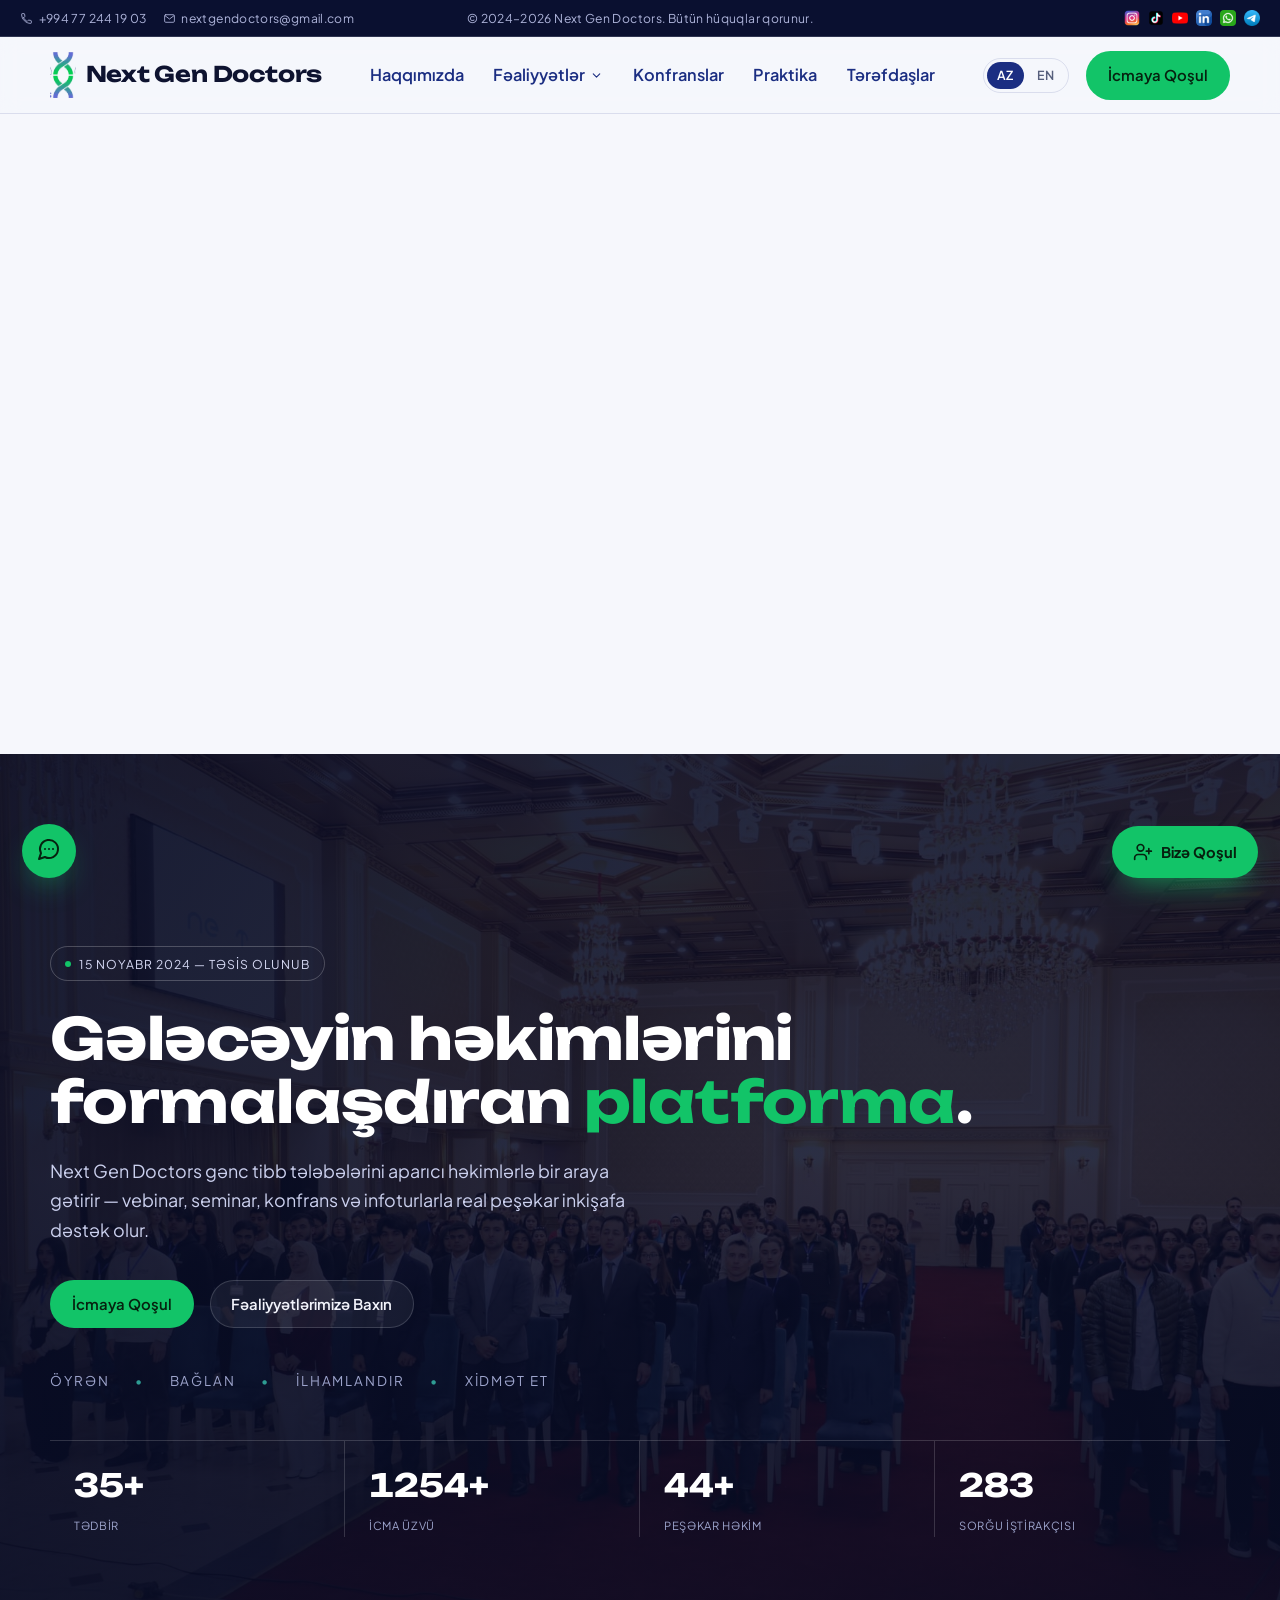
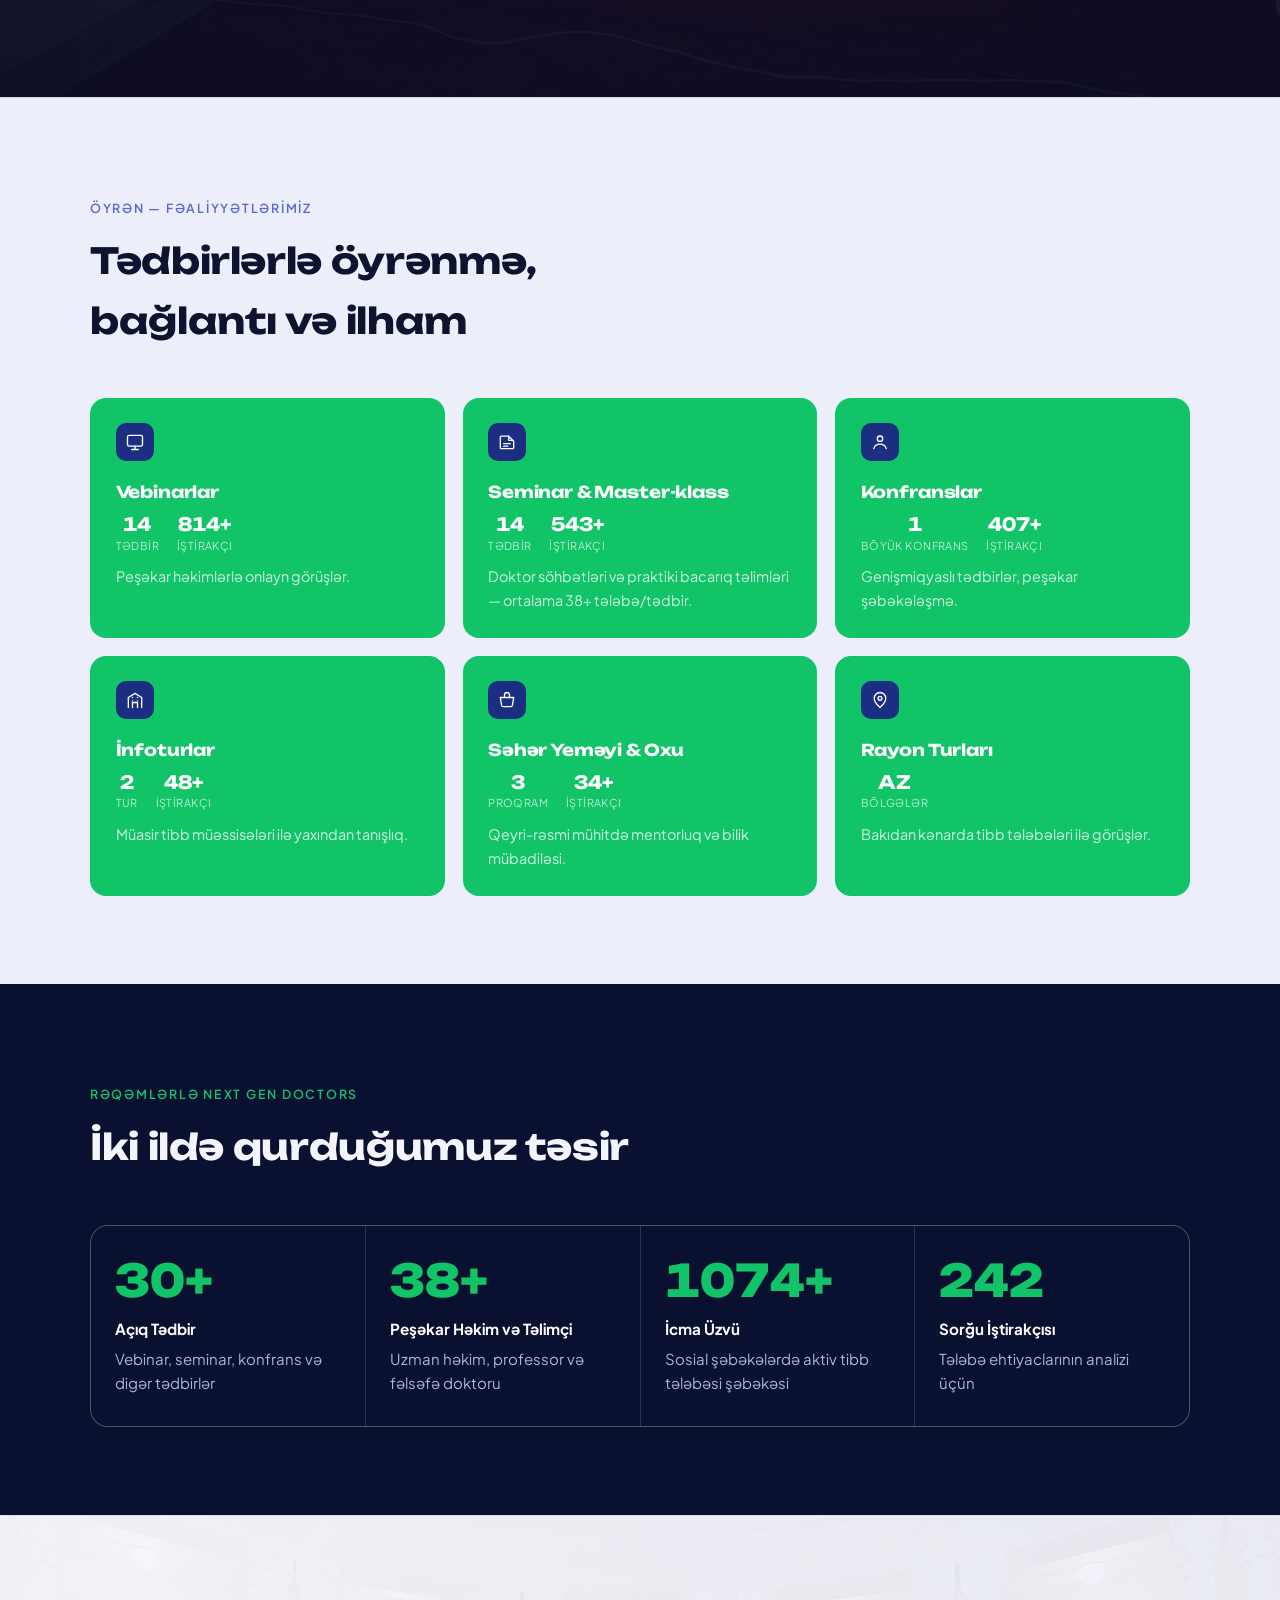
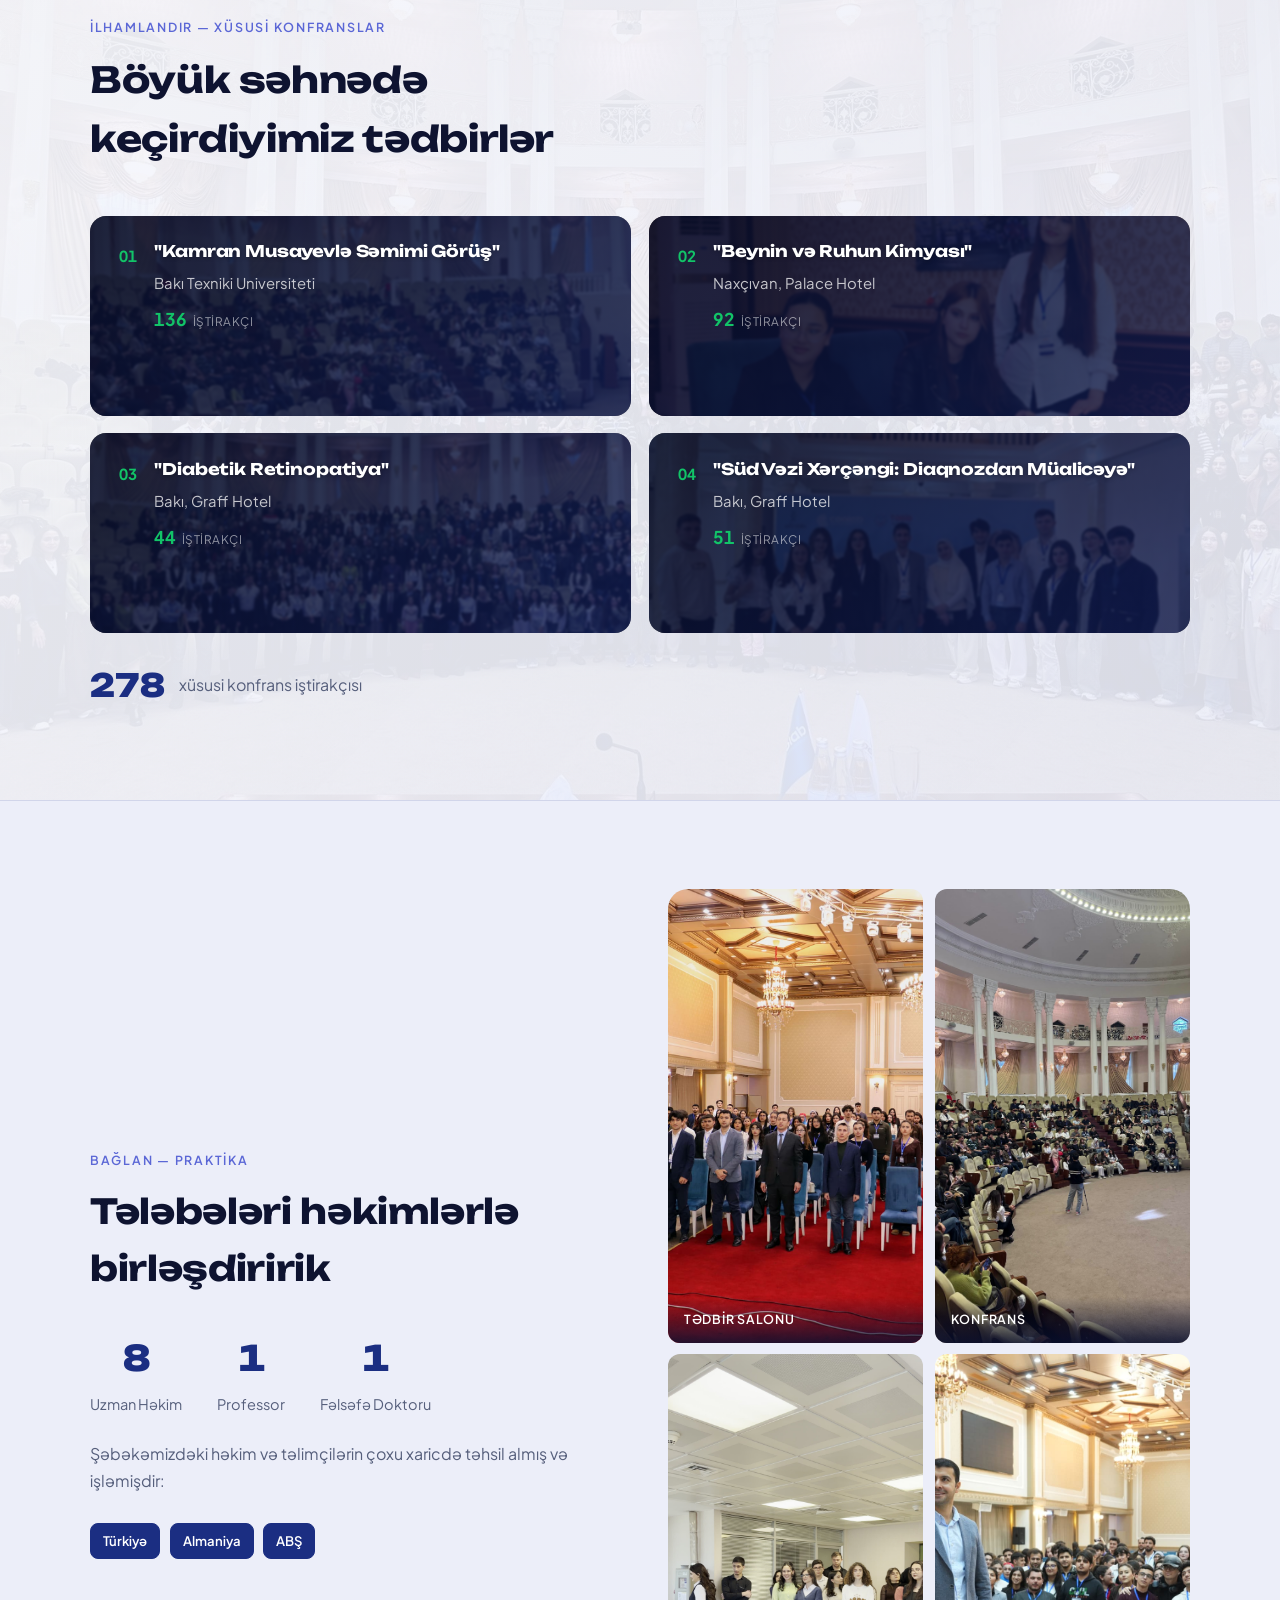
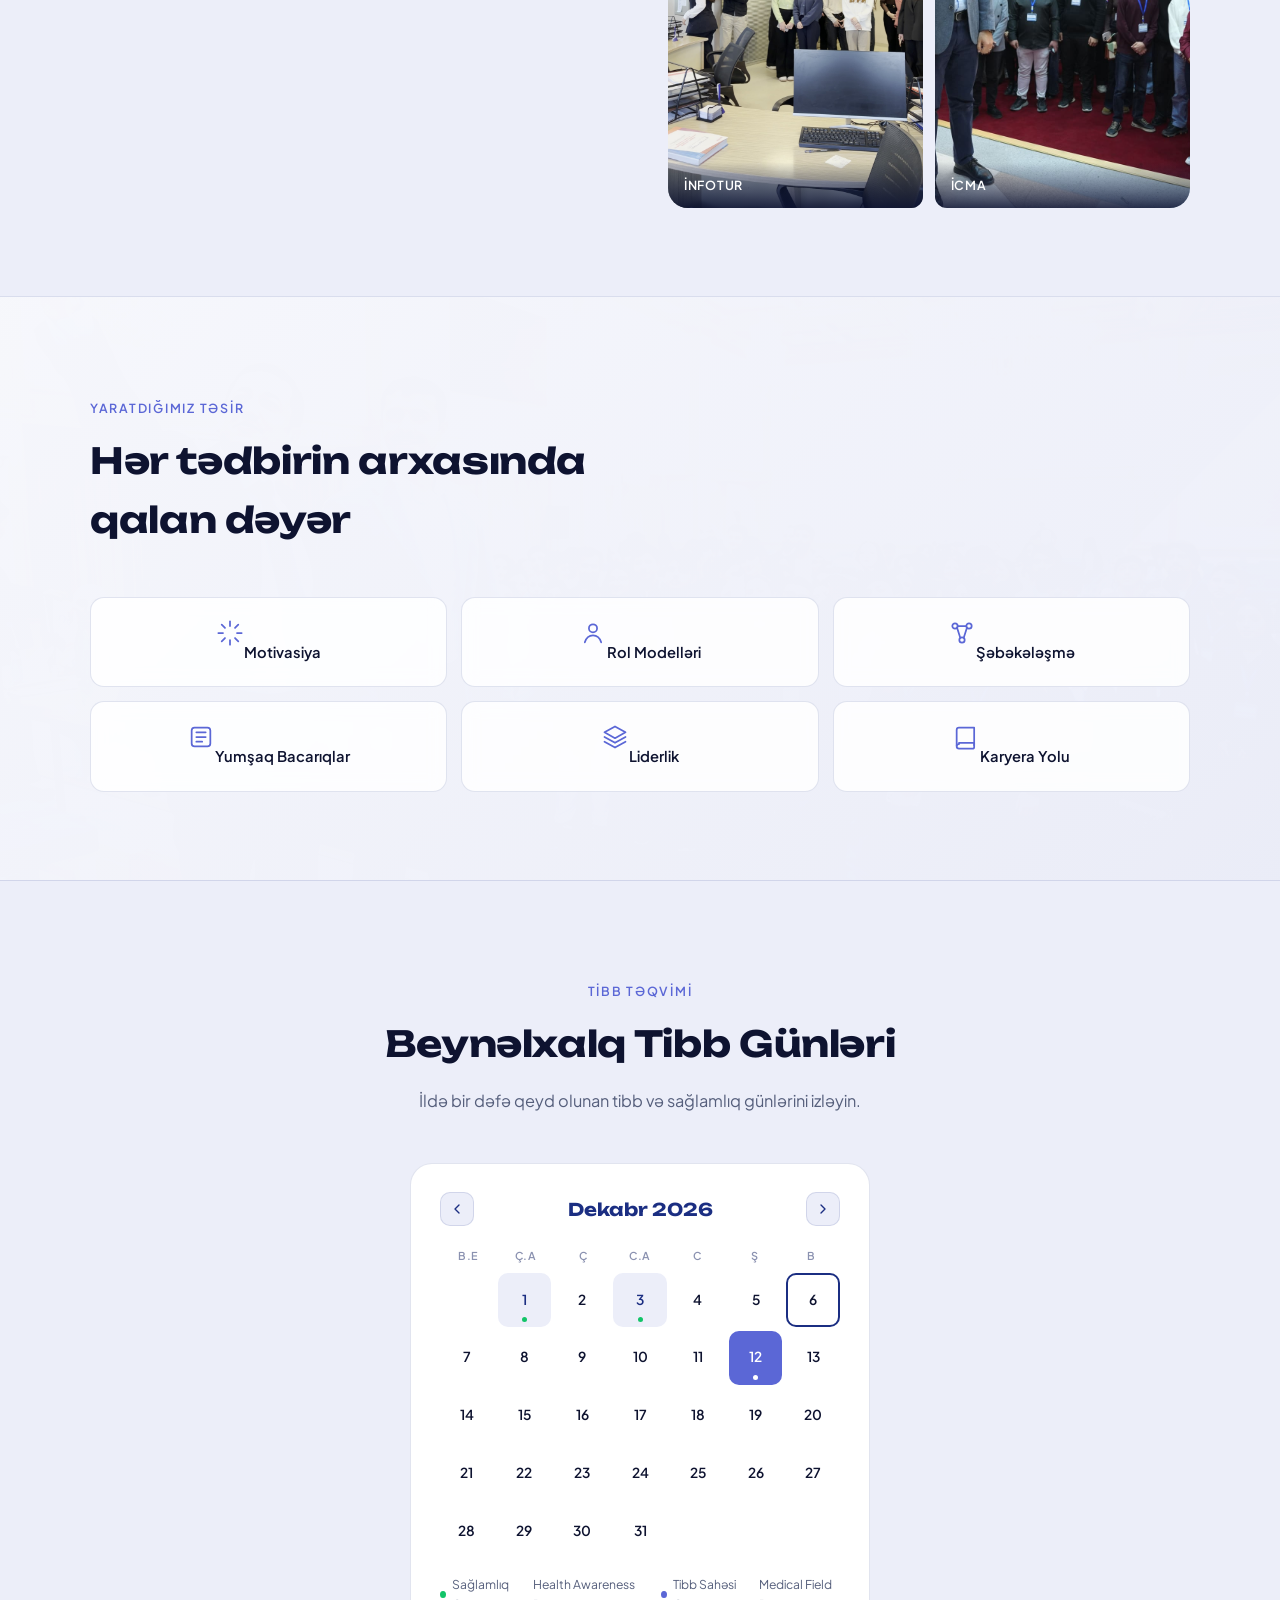
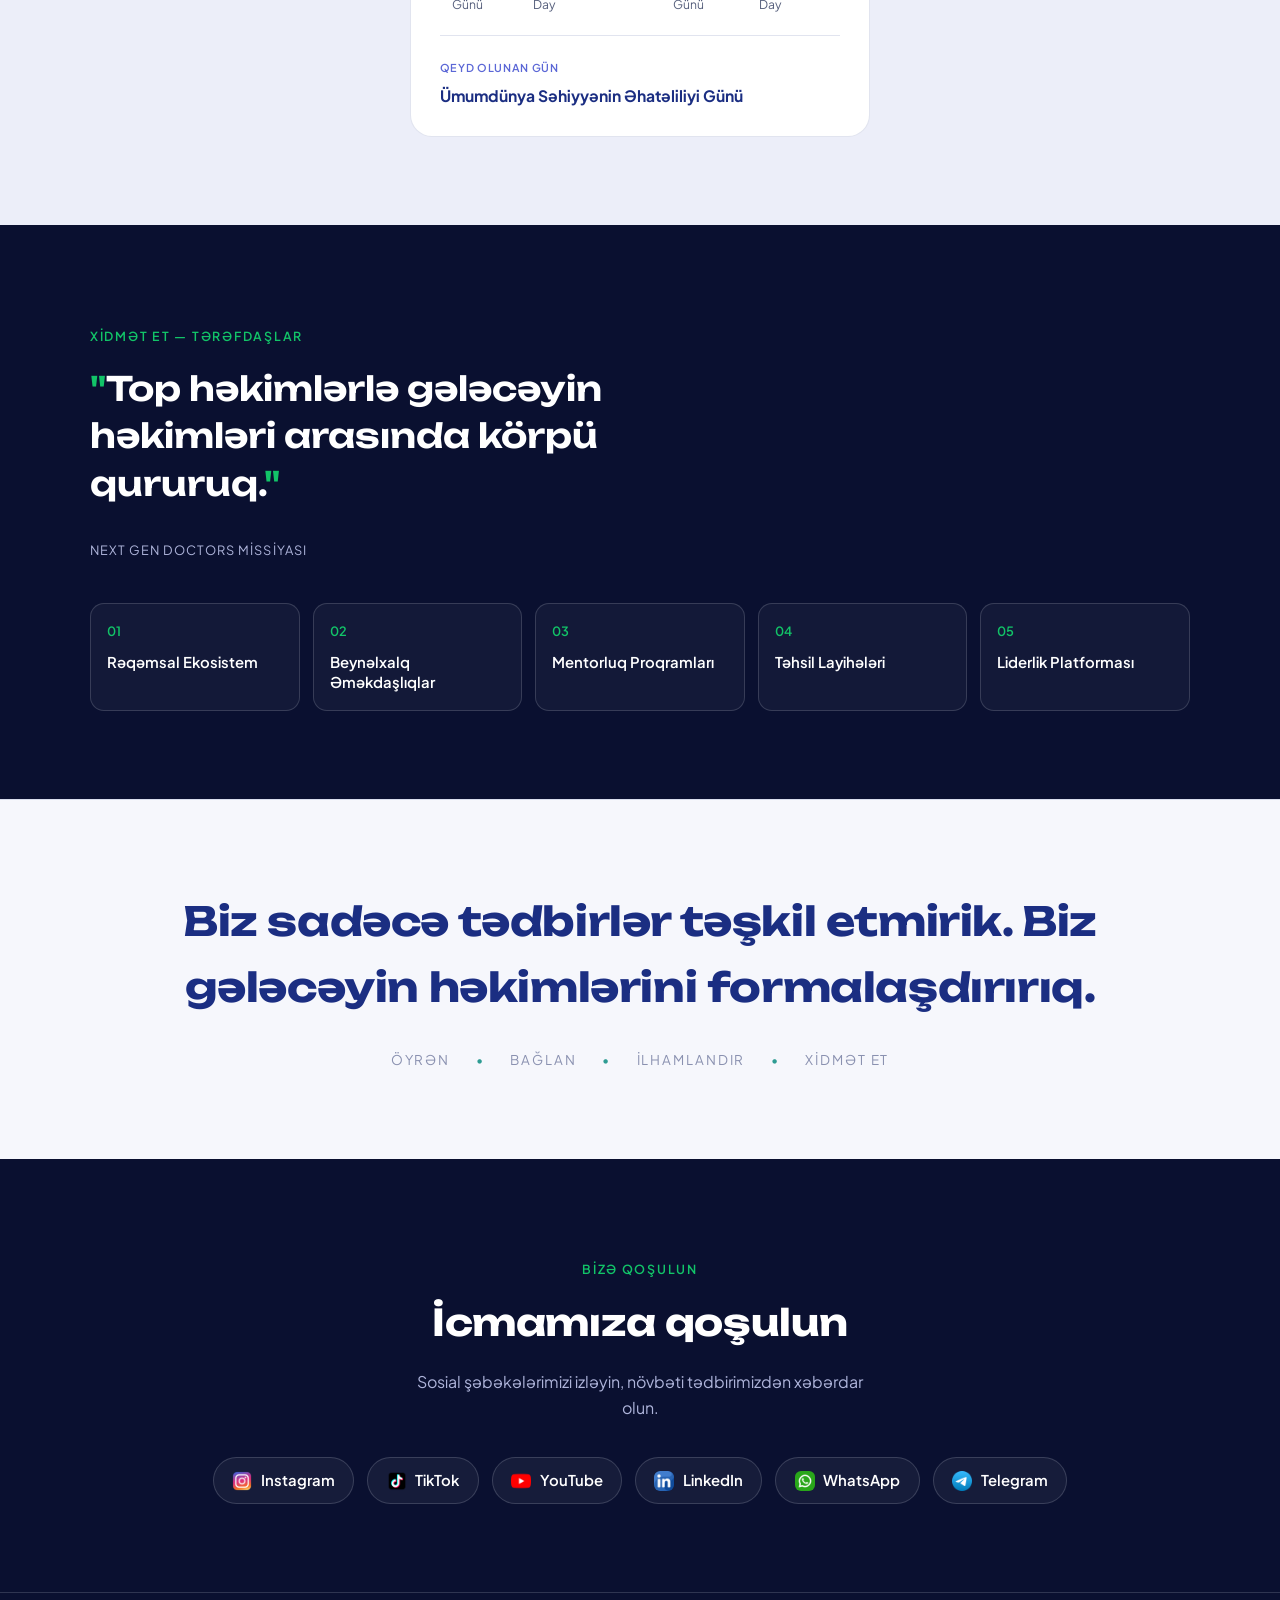
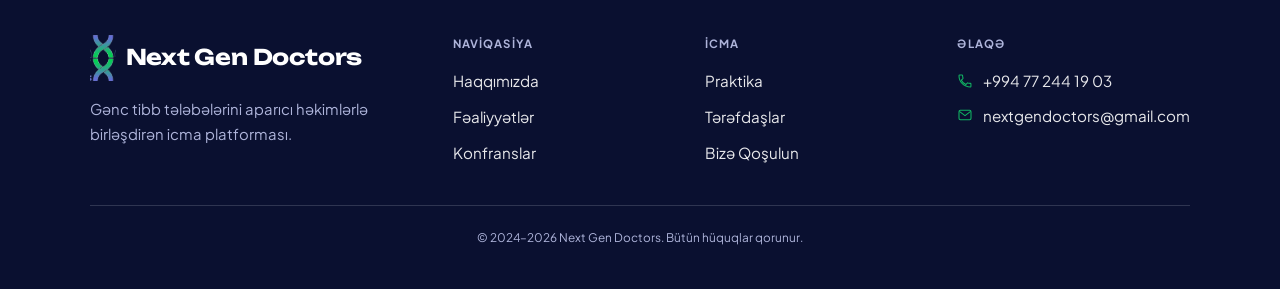
==== commit 61b09adf: "update" ====
--- a/index.html
+++ b/index.html
@@ -117,7 +117,7 @@
         <button type="button" data-set-lang="az">AZ</button>
         <button type="button" data-set-lang="en">EN</button>
       </div>
-      <a class="btn btn-primary nav-cta-desktop" href="#qosul">
+      <a class="btn btn-primary nav-cta-desktop" href="https://forms.gle/KVP1ce8GPTLTugpK9">
         <span data-lang="az">İcmaya Qoşul</span><span data-lang="en">Join Us</span>
       </a>
       <button type="button" class="menu-toggle" id="menuToggle" aria-label="Menu" aria-expanded="false">
@@ -141,7 +141,7 @@
       <li><a href="praktika.html"><span data-lang="az">Praktika</span><span data-lang="en">Practice</span></a></li>
       <li><a href="#baxis"><span data-lang="az">Tərəfdaşlar</span><span data-lang="en">Partners</span></a></li>
     </ul>
-    <a class="btn btn-primary btn-mobile-cta" href="#qosul">
+    <a class="btn btn-primary btn-mobile-cta" href="https://forms.gle/KVP1ce8GPTLTugpK9">
       <span data-lang="az">İcmaya Qoşul</span><span data-lang="en">Join Us</span>
     </a>
     <div class="mobile-social">
@@ -183,7 +183,7 @@
         <span data-lang="en">Next Gen Doctors connects young medical students with leading physicians — through webinars, seminars, conferences and info-tours that support real professional growth.</span>
       </p>
       <div class="hero-actions">
-        <a class="btn btn-primary" href="#qosul">
+        <a class="btn btn-primary" href="https://forms.gle/KVP1ce8GPTLTugpK9">
           <span data-lang="az">İcmaya Qoşul</span><span data-lang="en">Join the Community</span>
         </a>
         <a class="btn btn-ghost-dark" href="#fealiyyetler">
@@ -535,7 +535,7 @@
         <ul>
           <li><a href="praktika.html"><span data-lang="az">Praktika</span><span data-lang="en">Practice</span></a></li>
           <li><a href="#baxis"><span data-lang="az">Tərəfdaşlar</span><span data-lang="en">Partners</span></a></li>
-          <li><a href="#qosul"><span data-lang="az">Bizə Qoşulun</span><span data-lang="en">Join Us</span></a></li>
+          <li><a href="https://forms.gle/KVP1ce8GPTLTugpK9"><span data-lang="az">Bizə Qoşulun</span><span data-lang="en">Join Us</span></a></li>
         </ul>
       </div>
       <div class="foot-col">
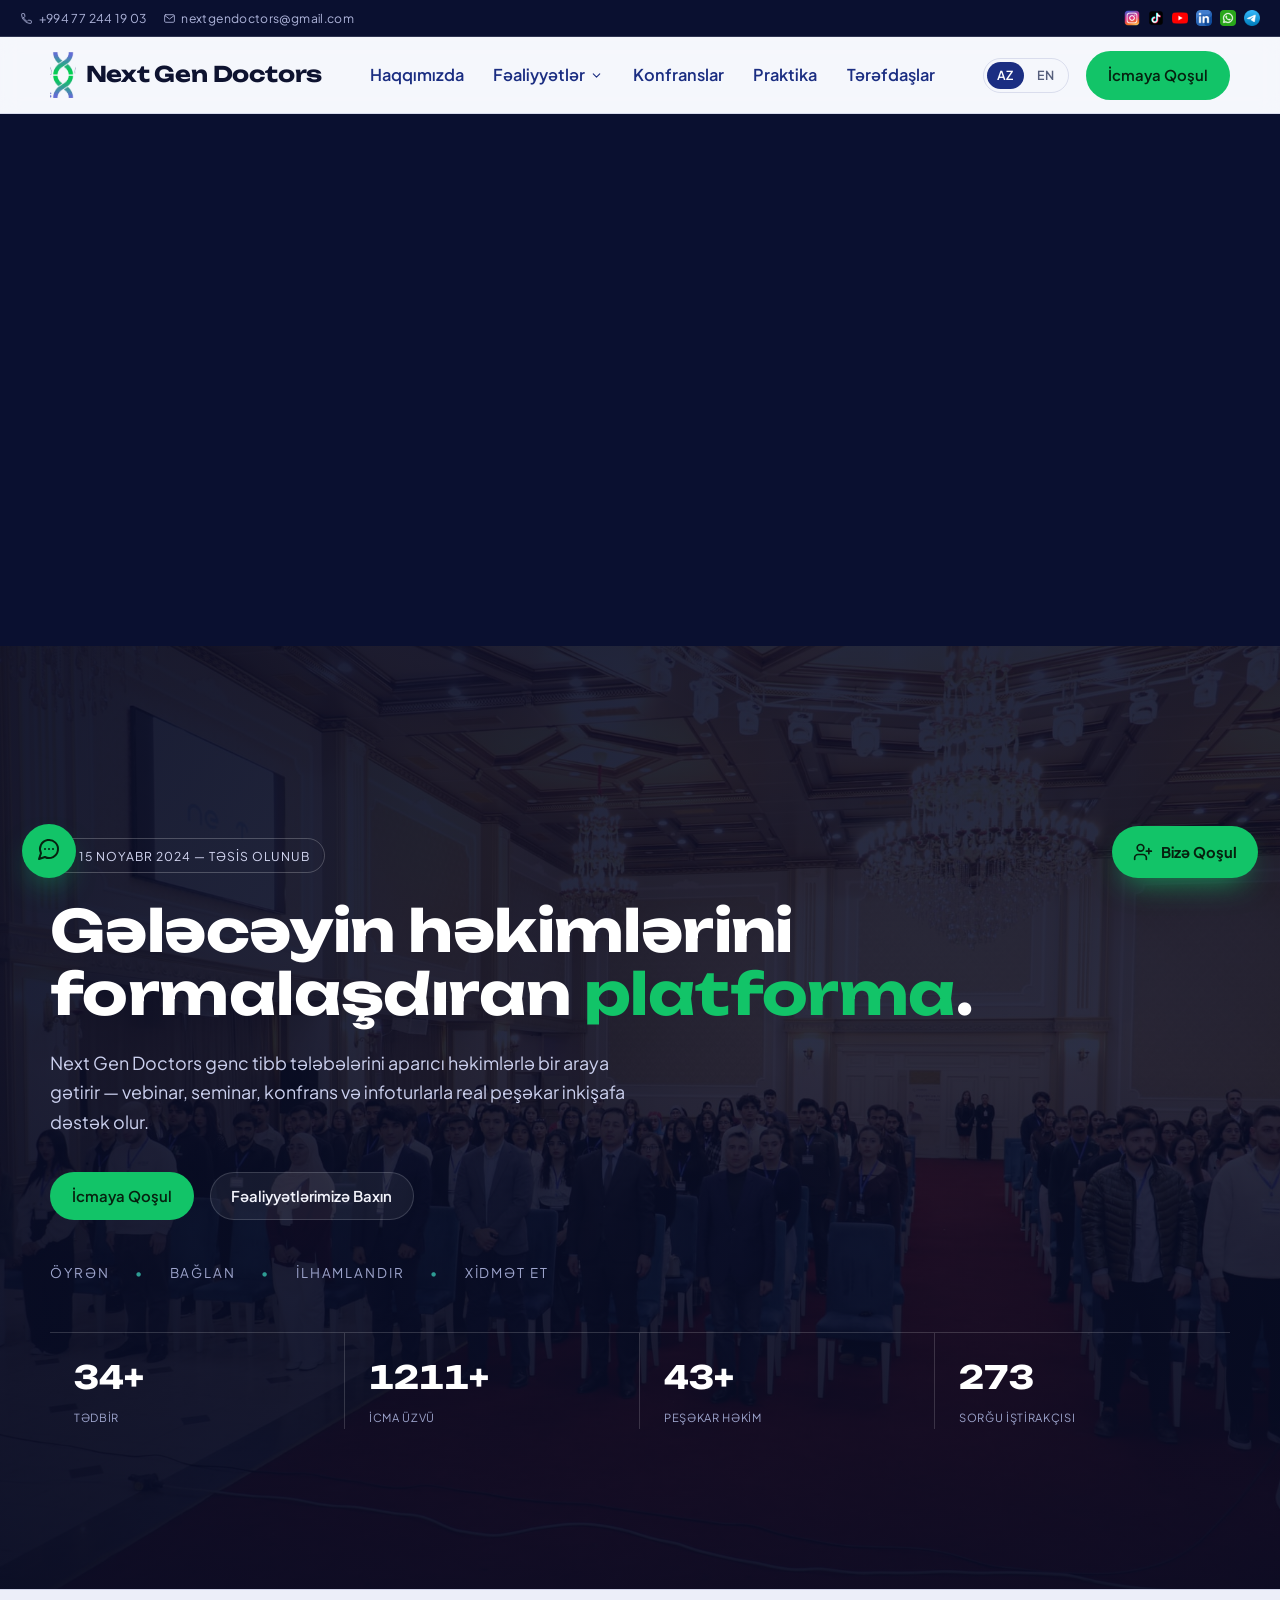
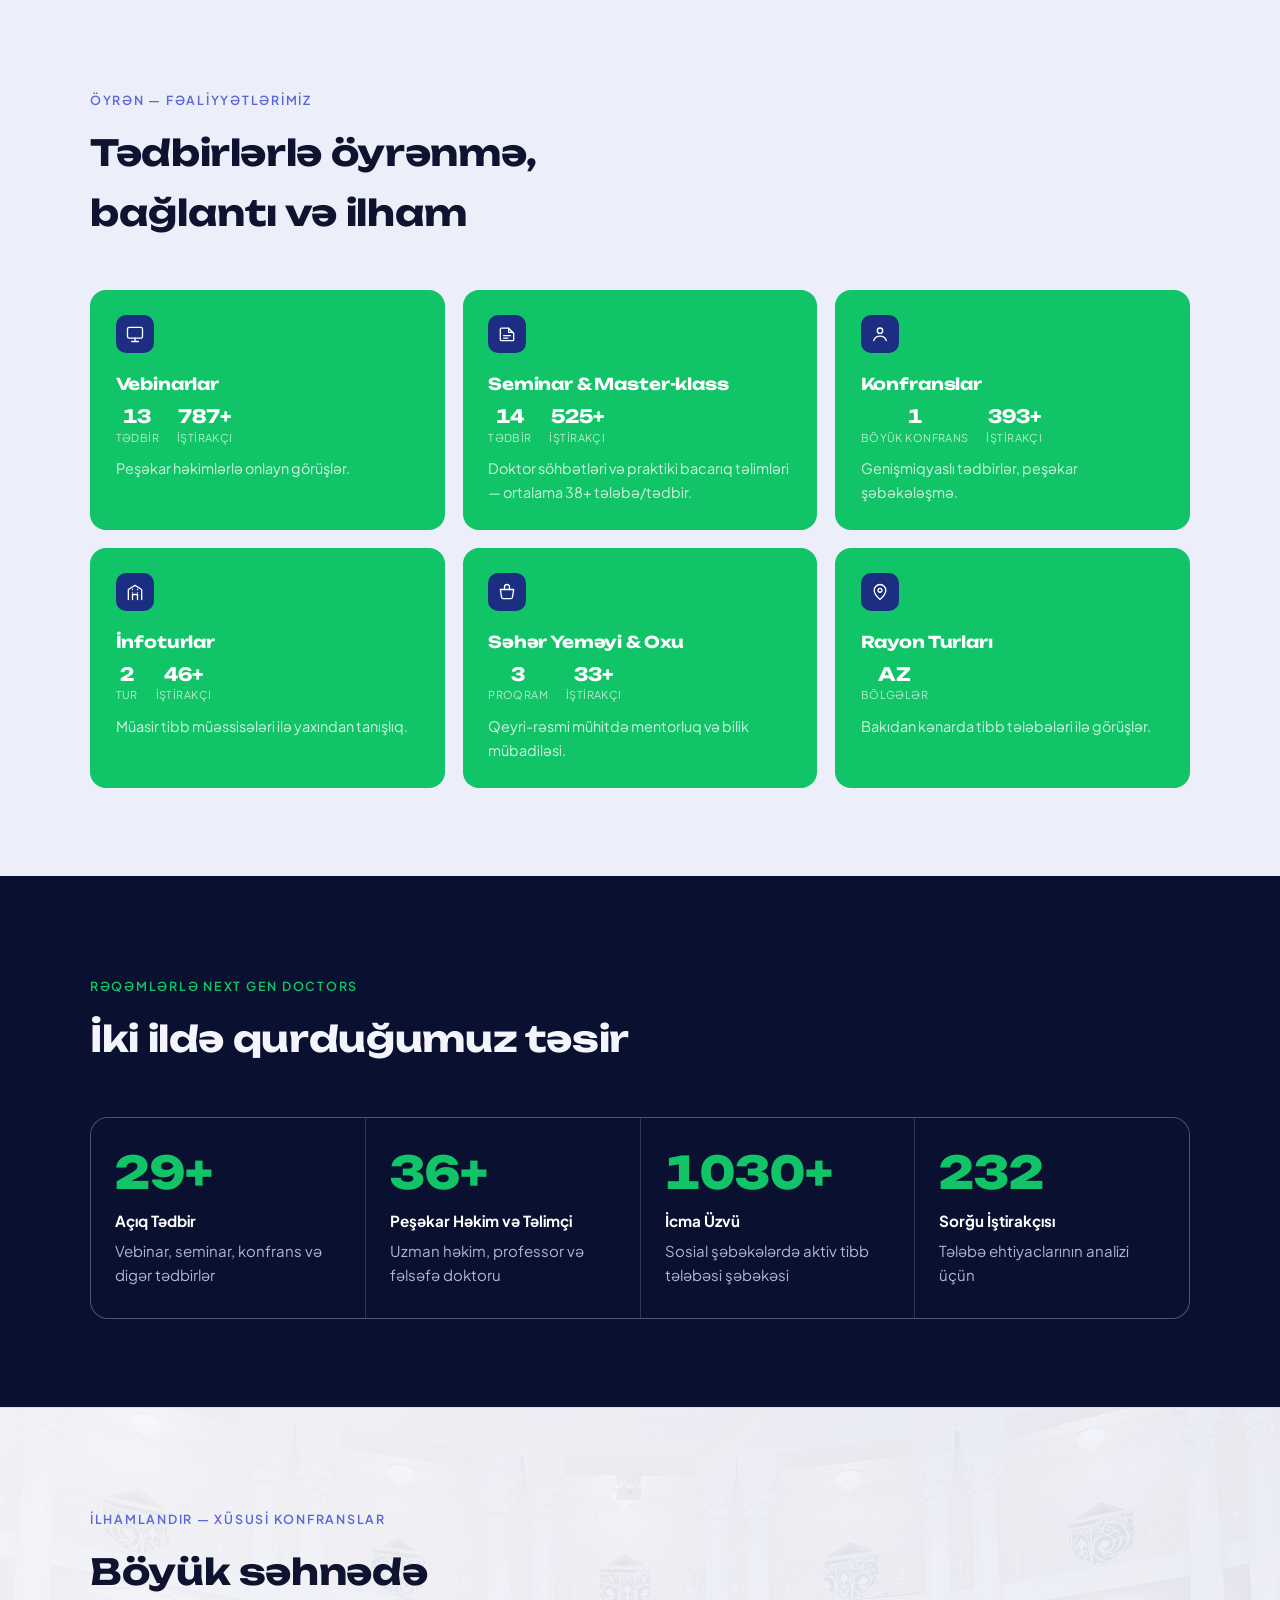
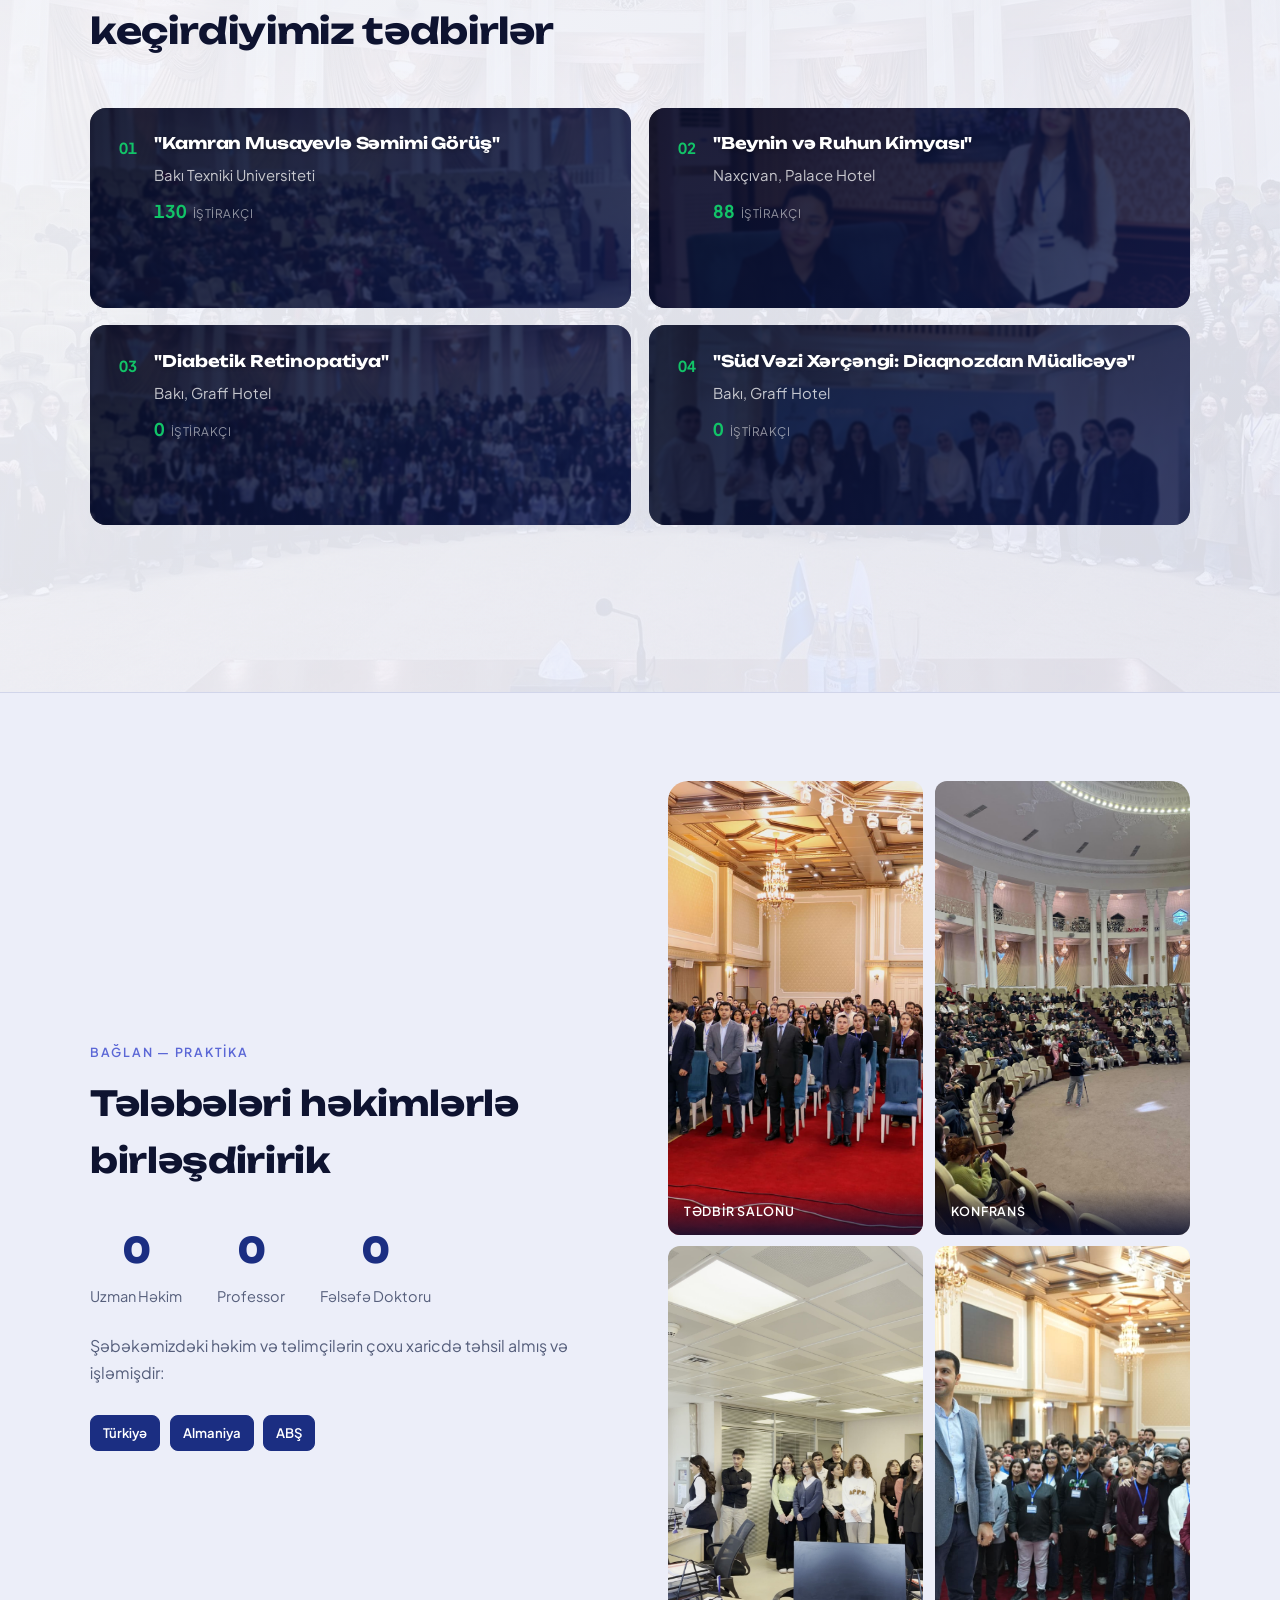
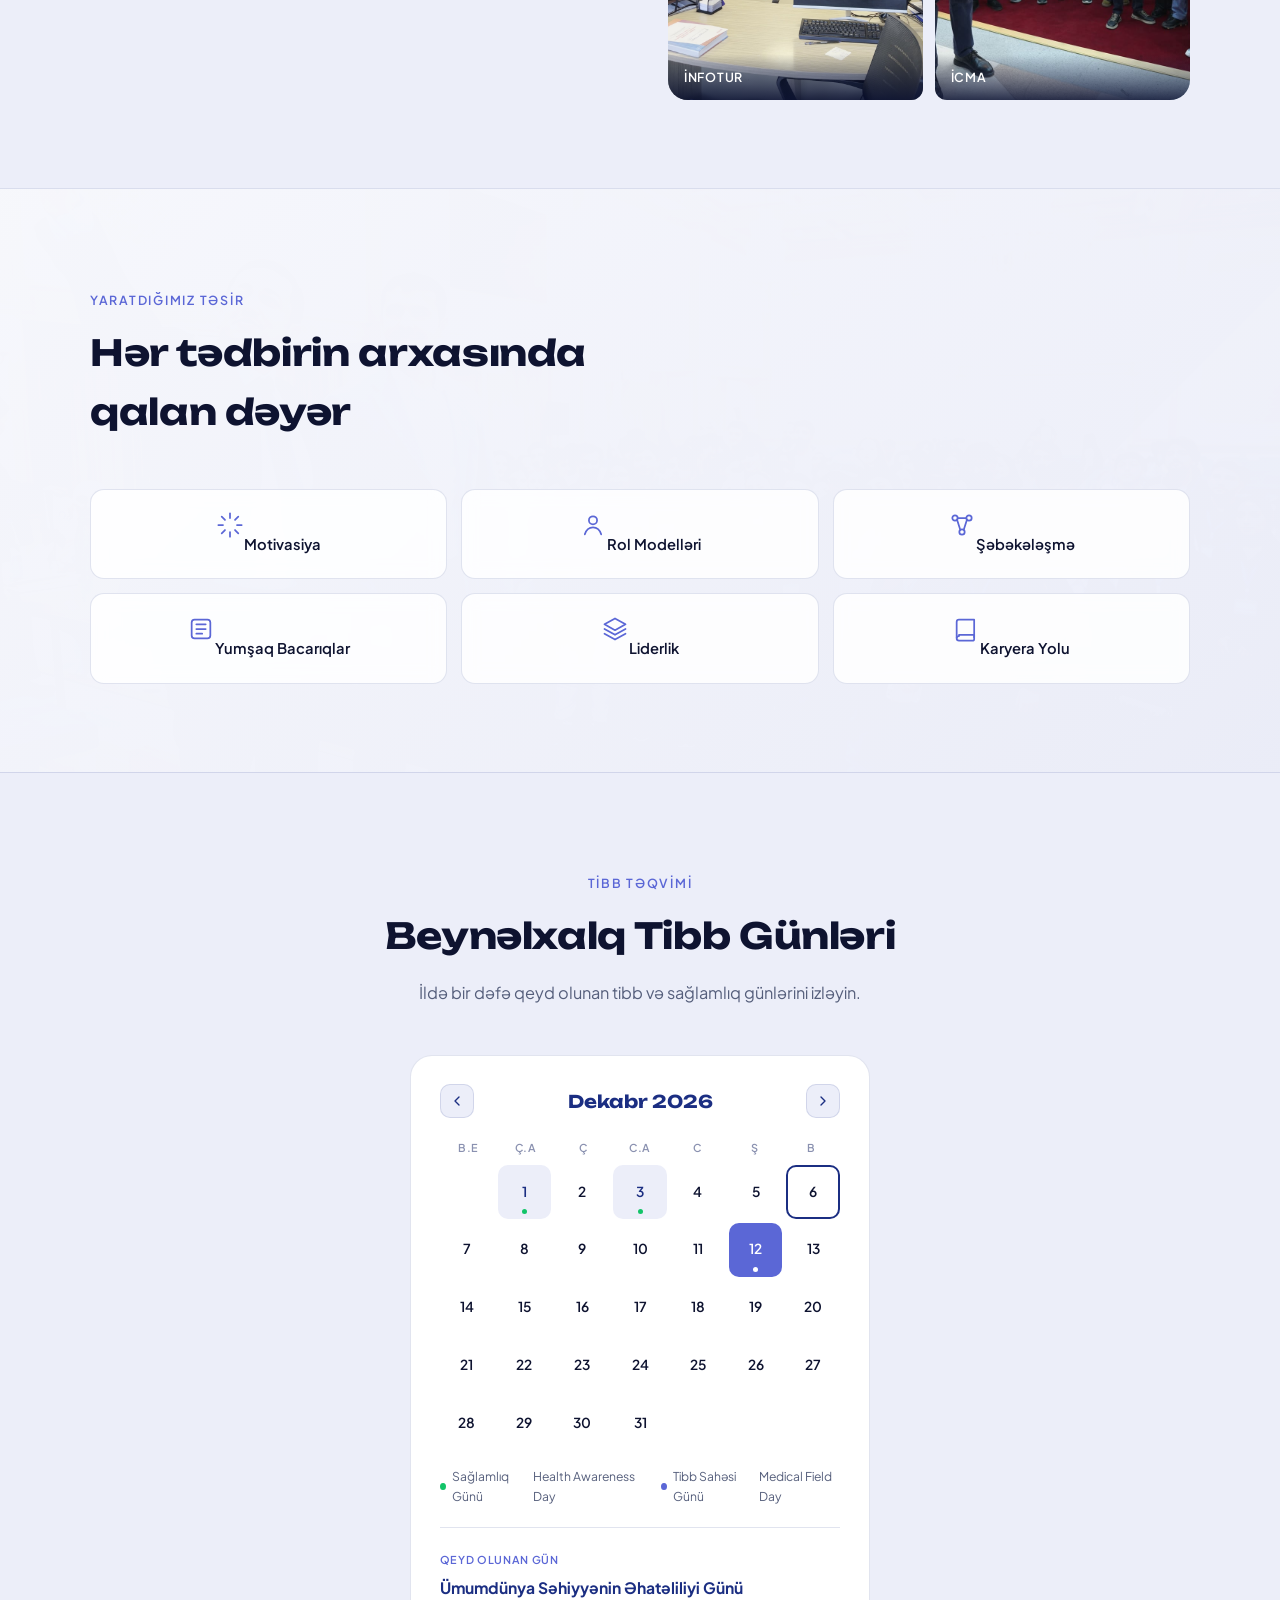
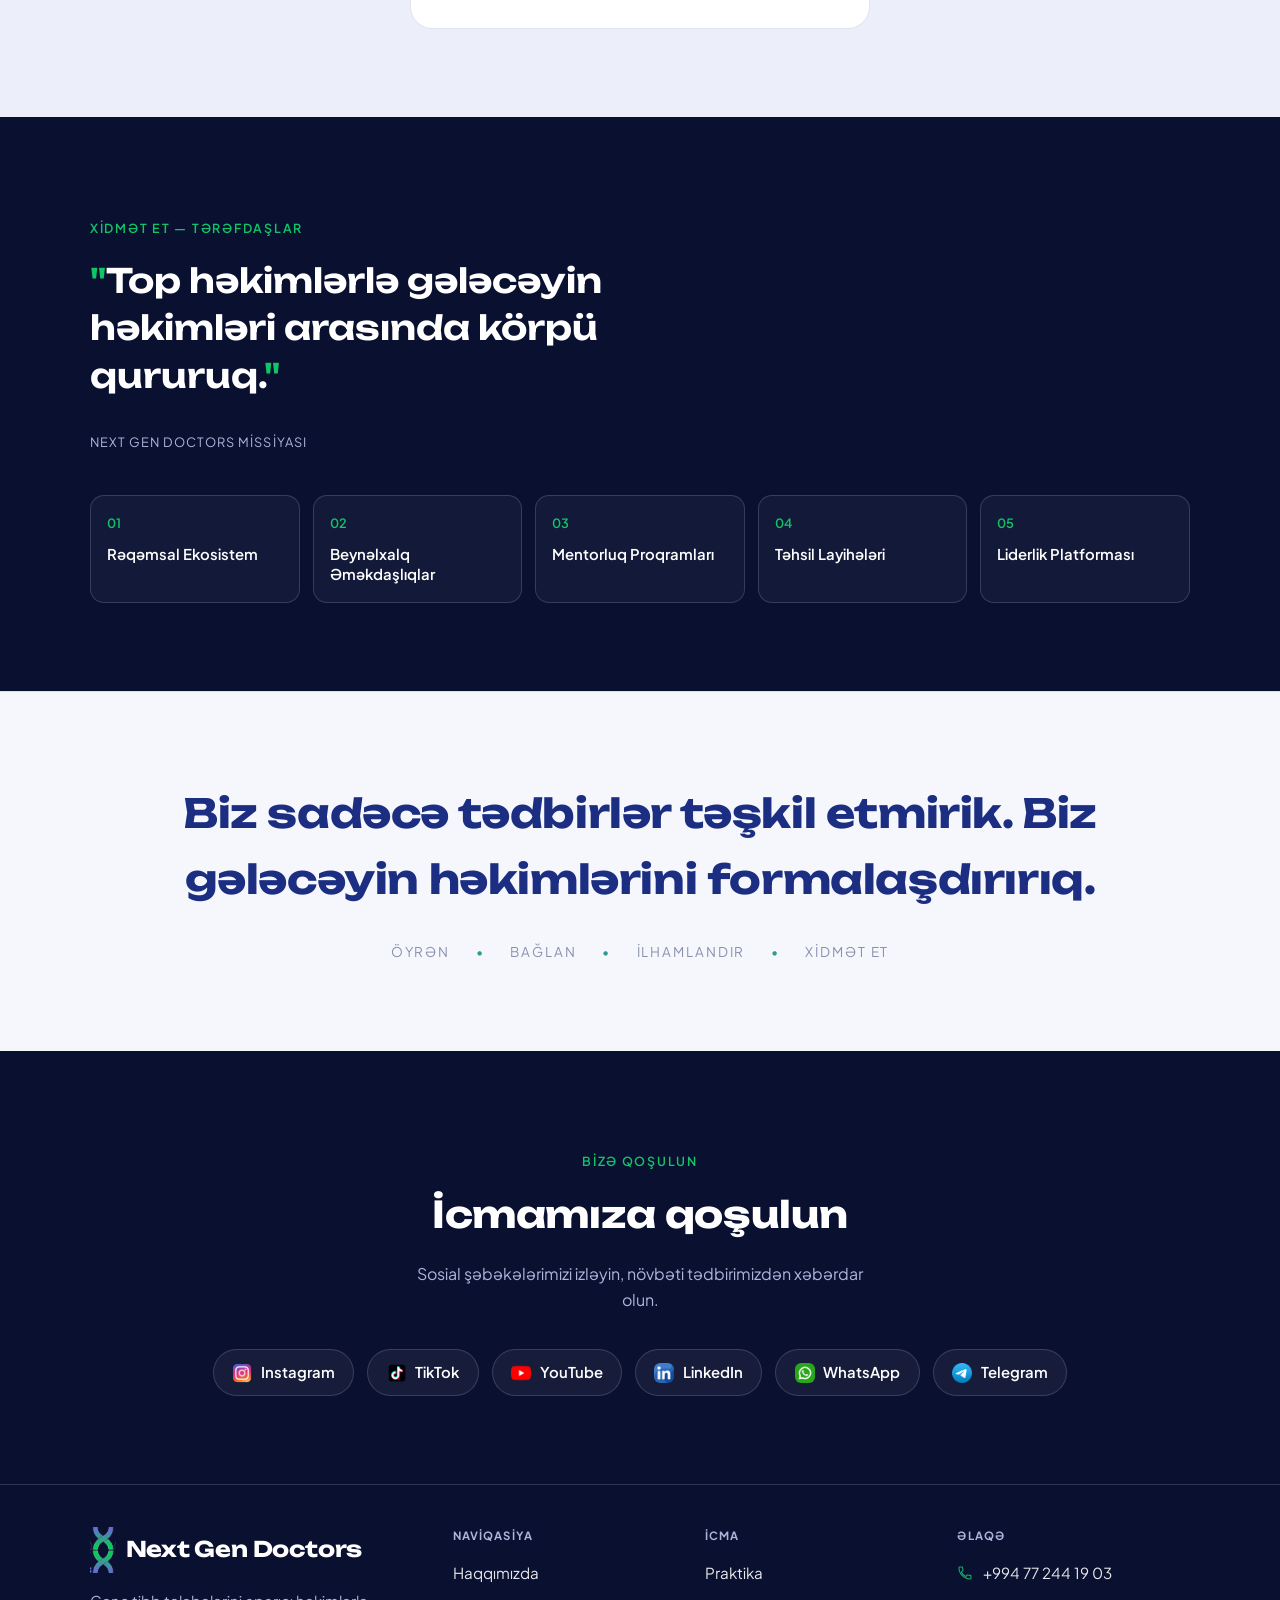
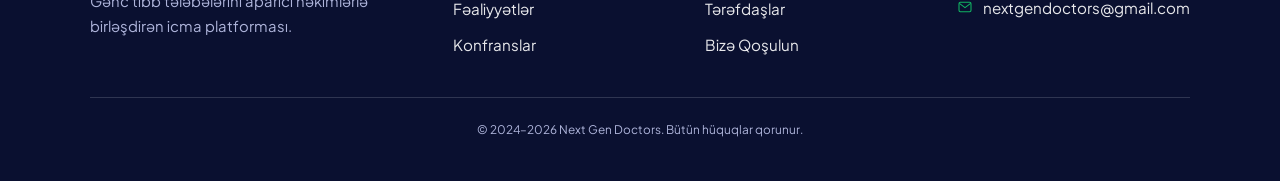
==== commit d20a8ae3: "update" ====
--- a/index.html
+++ b/index.html
@@ -72,10 +72,6 @@
     <a href="tel:+994772441903"><svg viewBox="0 0 24 24" fill="none" stroke="currentColor" stroke-width="1.6" stroke-linecap="round" stroke-linejoin="round"><path d="M6.6 10.8c1.4 2.8 3.8 5.2 6.6 6.6l2.2-2.2c.3-.3.7-.4 1-.2 1.1.4 2.3.6 3.5.6.6 0 1 .4 1 1V20c0 .6-.4 1-1 1C10.6 21 3 13.4 3 4c0-.6.4-1 1-1h3.4c.6 0 1 .4 1 1 0 1.2.2 2.4.6 3.5.1.3 0 .7-.2 1L6.6 10.8Z"></path></svg>+994 77 244 19 03</a>
     <a href="mailto:nextgendoctors@gmail.com"><svg viewBox="0 0 24 24" fill="none" stroke="currentColor" stroke-width="1.6" stroke-linecap="round" stroke-linejoin="round"><rect x="3" y="5" width="18" height="14" rx="2"></rect><path d="m4 7 8 6 8-6"></path></svg>nextgendoctors@gmail.com</a>
   </div>
-  <div class="notice-msg">
-  <span data-lang="az">© 2024–2026 Next Gen Doctors. Bütün hüquqlar qorunur.</span>
-  <span data-lang="en">© 2024–2026 Next Gen Doctors. All rights reserved.</span>
-  </div>
   <div class="notice-social">
     <a href="https://instagram.com/nextgendoctorss" target="_blank" rel="noopener" aria-label="Instagram"><img src="assets/social-instagram.png" alt="" width="96" height="96"></a>
     <a href="https://tiktok.com/@nextgendoctors" target="_blank" rel="noopener" aria-label="TikTok"><img src="assets/social-tiktok.png" alt="" width="96" height="96"></a>
--- a/assets/style.css
+++ b/assets/style.css
@@ -155,9 +155,11 @@
   .reveal{ opacity:0; transform:translateY(14px); transition:opacity .6s ease, transform .6s ease; }
   .reveal.in{ opacity:1; transform:none; }
 
-  /* ---- video intro (full-width, full video visible) ---- */
-  .video-intro{ position:relative; width:100%; padding:0; margin:0; line-height:0; }
-  .video-intro-wrap{ position:relative; width:100%; }
+  /* ---- video intro ----
+     Keep the complete 16:9 video visible without letting it dominate
+     the first screen on wide displays. */
+  .video-intro{ position:relative; width:100%; padding:clamp(0.5rem, 1.4vw, 1rem) 0; margin:0; line-height:0; background:var(--navy-deep); }
+  .video-intro-wrap{ position:relative; width:min(100%, 1000px); margin:0 auto; }
   .intro-video{ width:100%; display:block; }
 
   /* ---- hero ---- */
@@ -447,9 +449,7 @@
     display:flex; align-items:center; justify-content:center; gap:1.5rem;
   }
   .notice strong{ color:var(--green); font-weight:600; }
-  .notice-msg{ text-align:center; }
   .notice-contact, .notice-social{ display:flex; align-items:center; gap:1rem; flex:1; min-width:0; }
-  .notice-msg{ min-width:0; }
   .notice-social{ justify-content:flex-end; gap:0.5rem; }
   .notice-contact a{ display:inline-flex; align-items:center; gap:0.35rem; color:#AEB4DA; text-decoration:none; white-space:nowrap; }
   .notice-contact a:hover{ color:#fff; }
@@ -572,7 +572,8 @@
     .nav-links{ display:none; }
     .nav-cta-desktop{ display:none; }
     .menu-toggle{ display:flex; }
-    .notice-contact, .notice-social{ display:none; }
+    .notice-contact{ display:none; }
+    .notice-social{ justify-content:center; }
     .notice{ justify-content:center; }
     .brand img{ height:34px; }
     .brand-text{ font-size:1.05rem; }
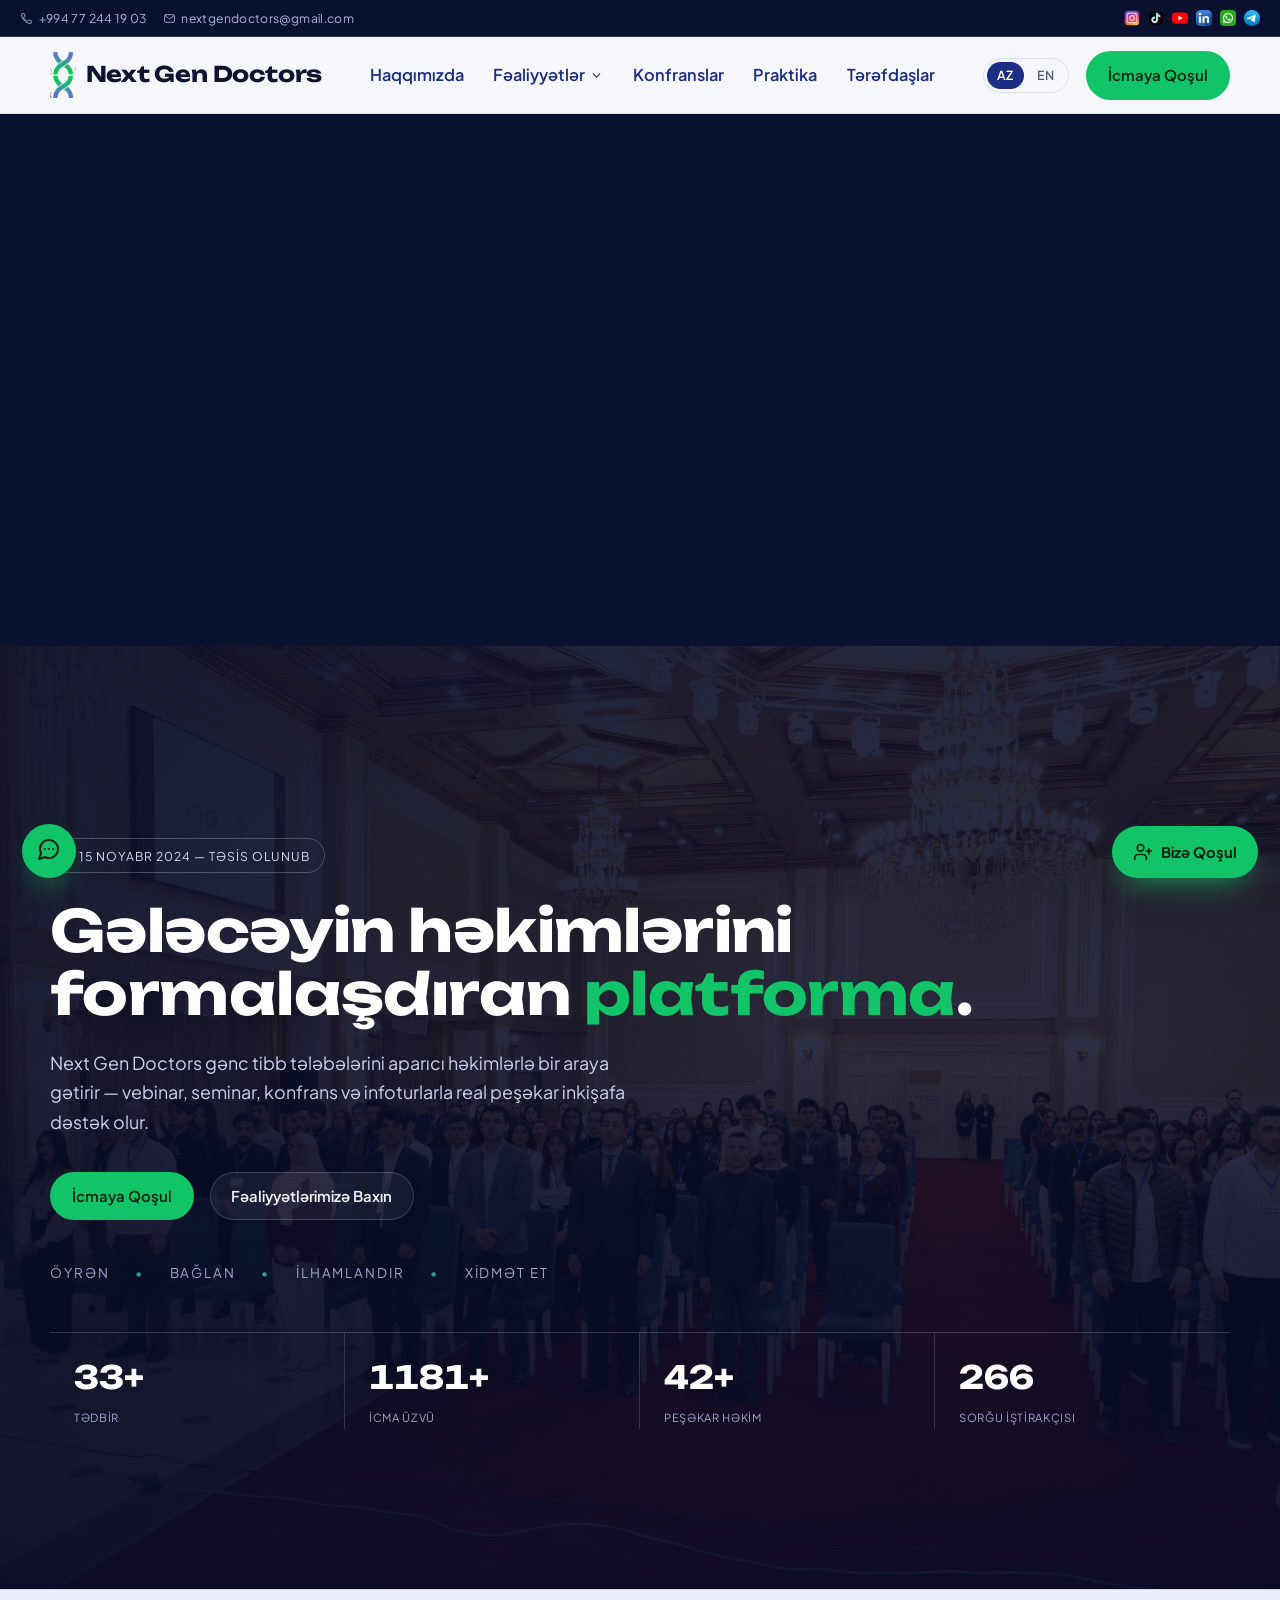
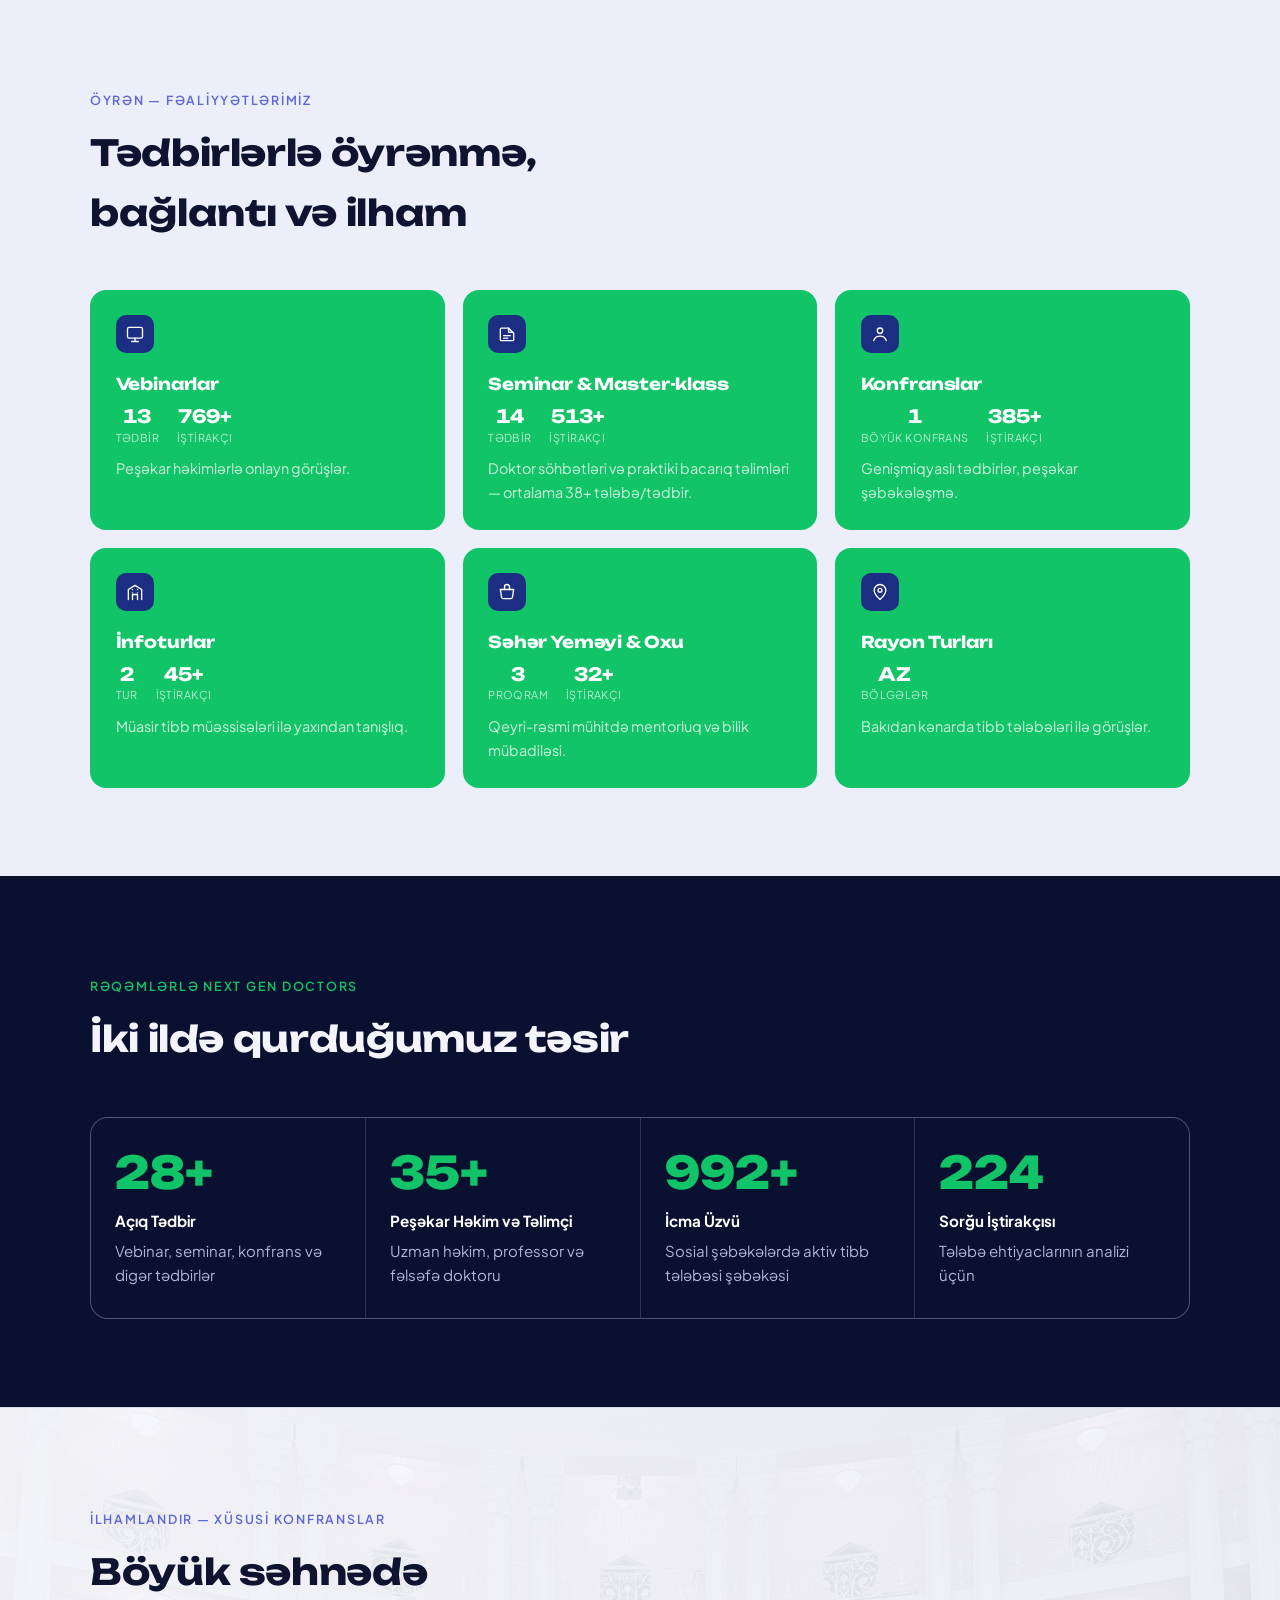
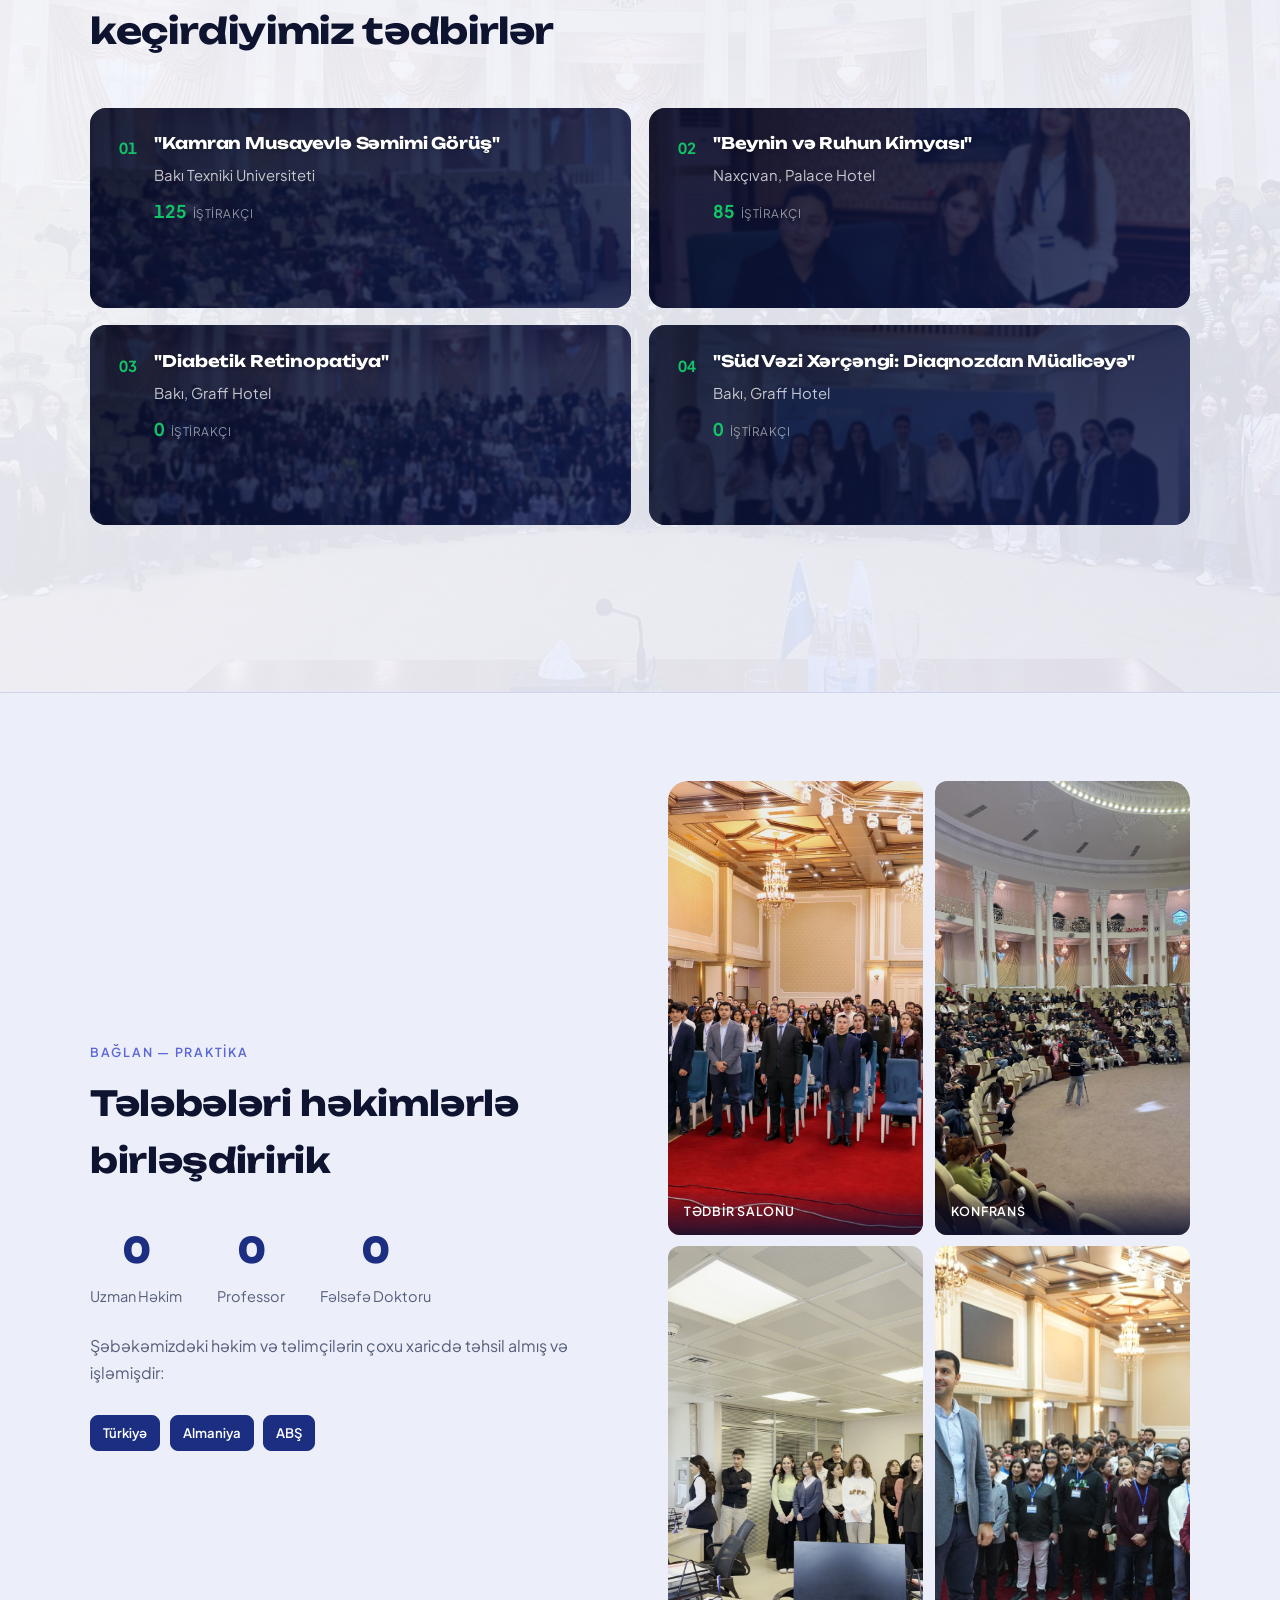
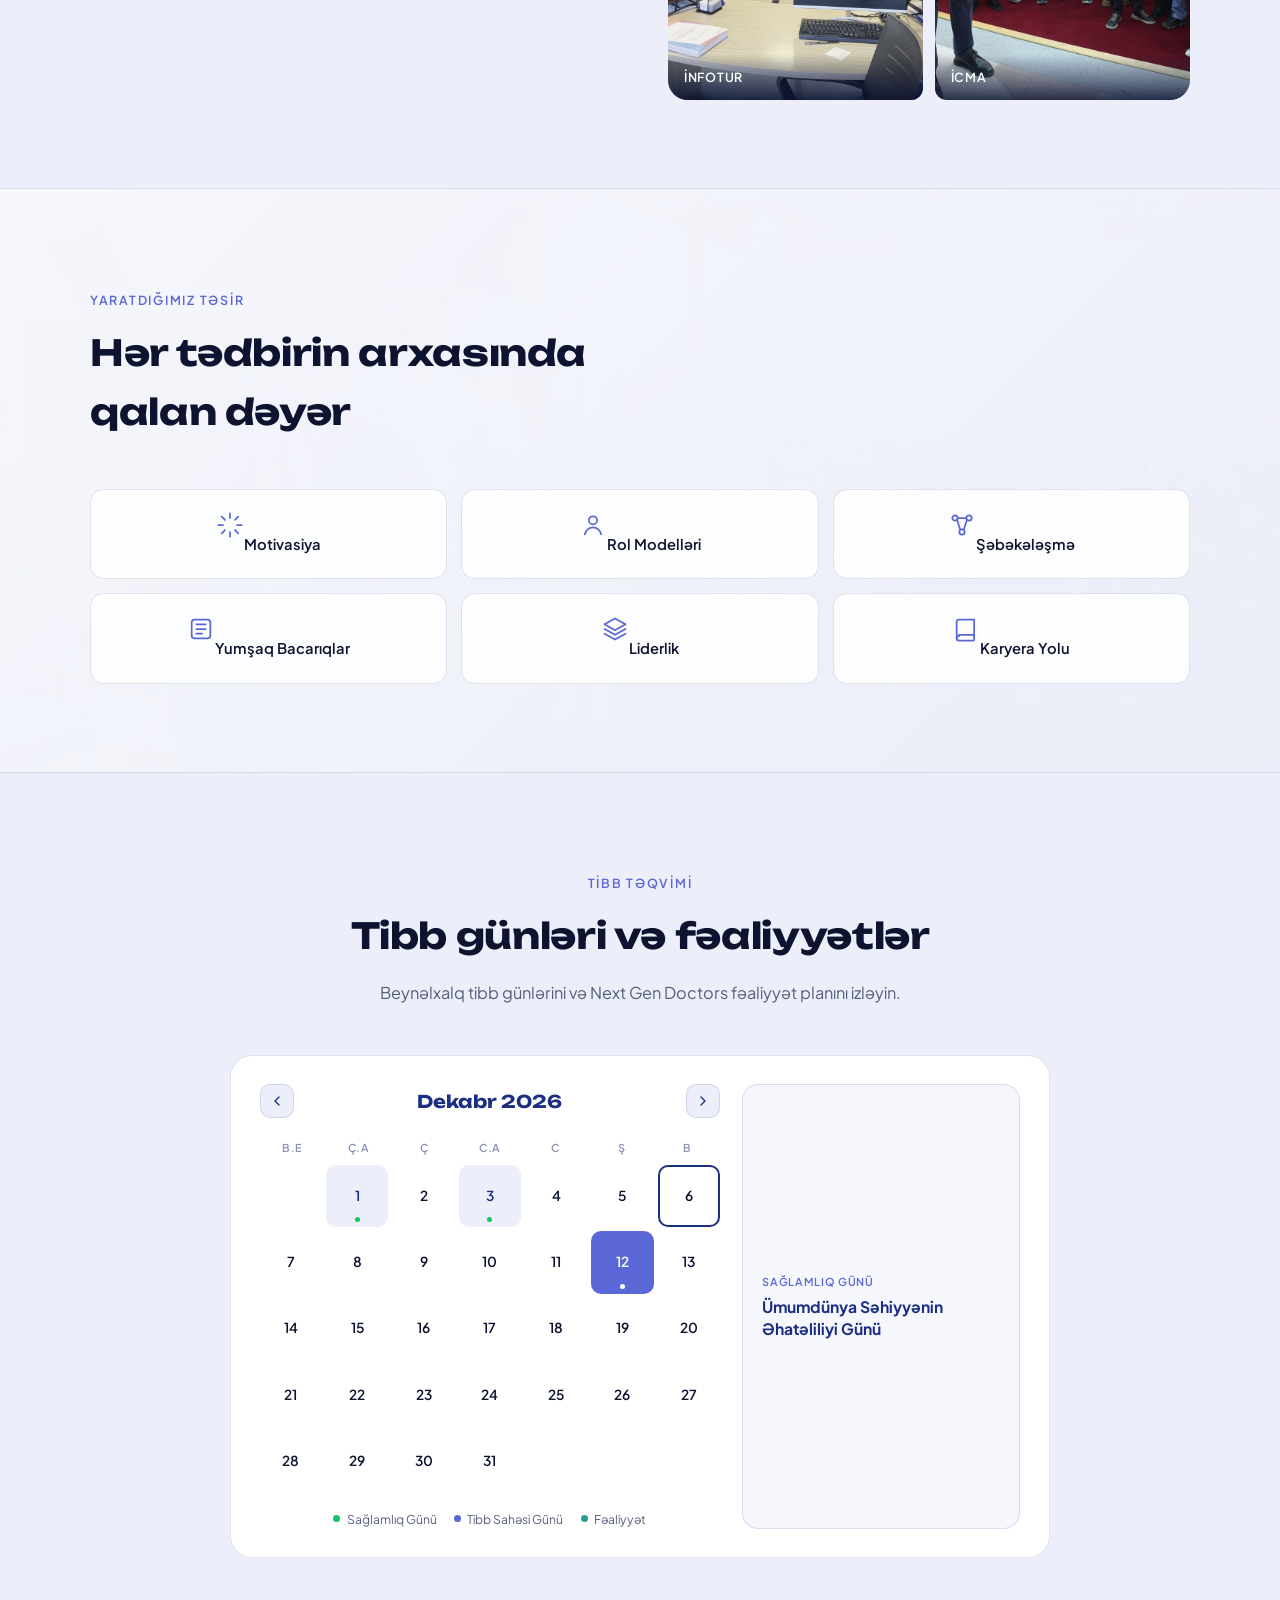
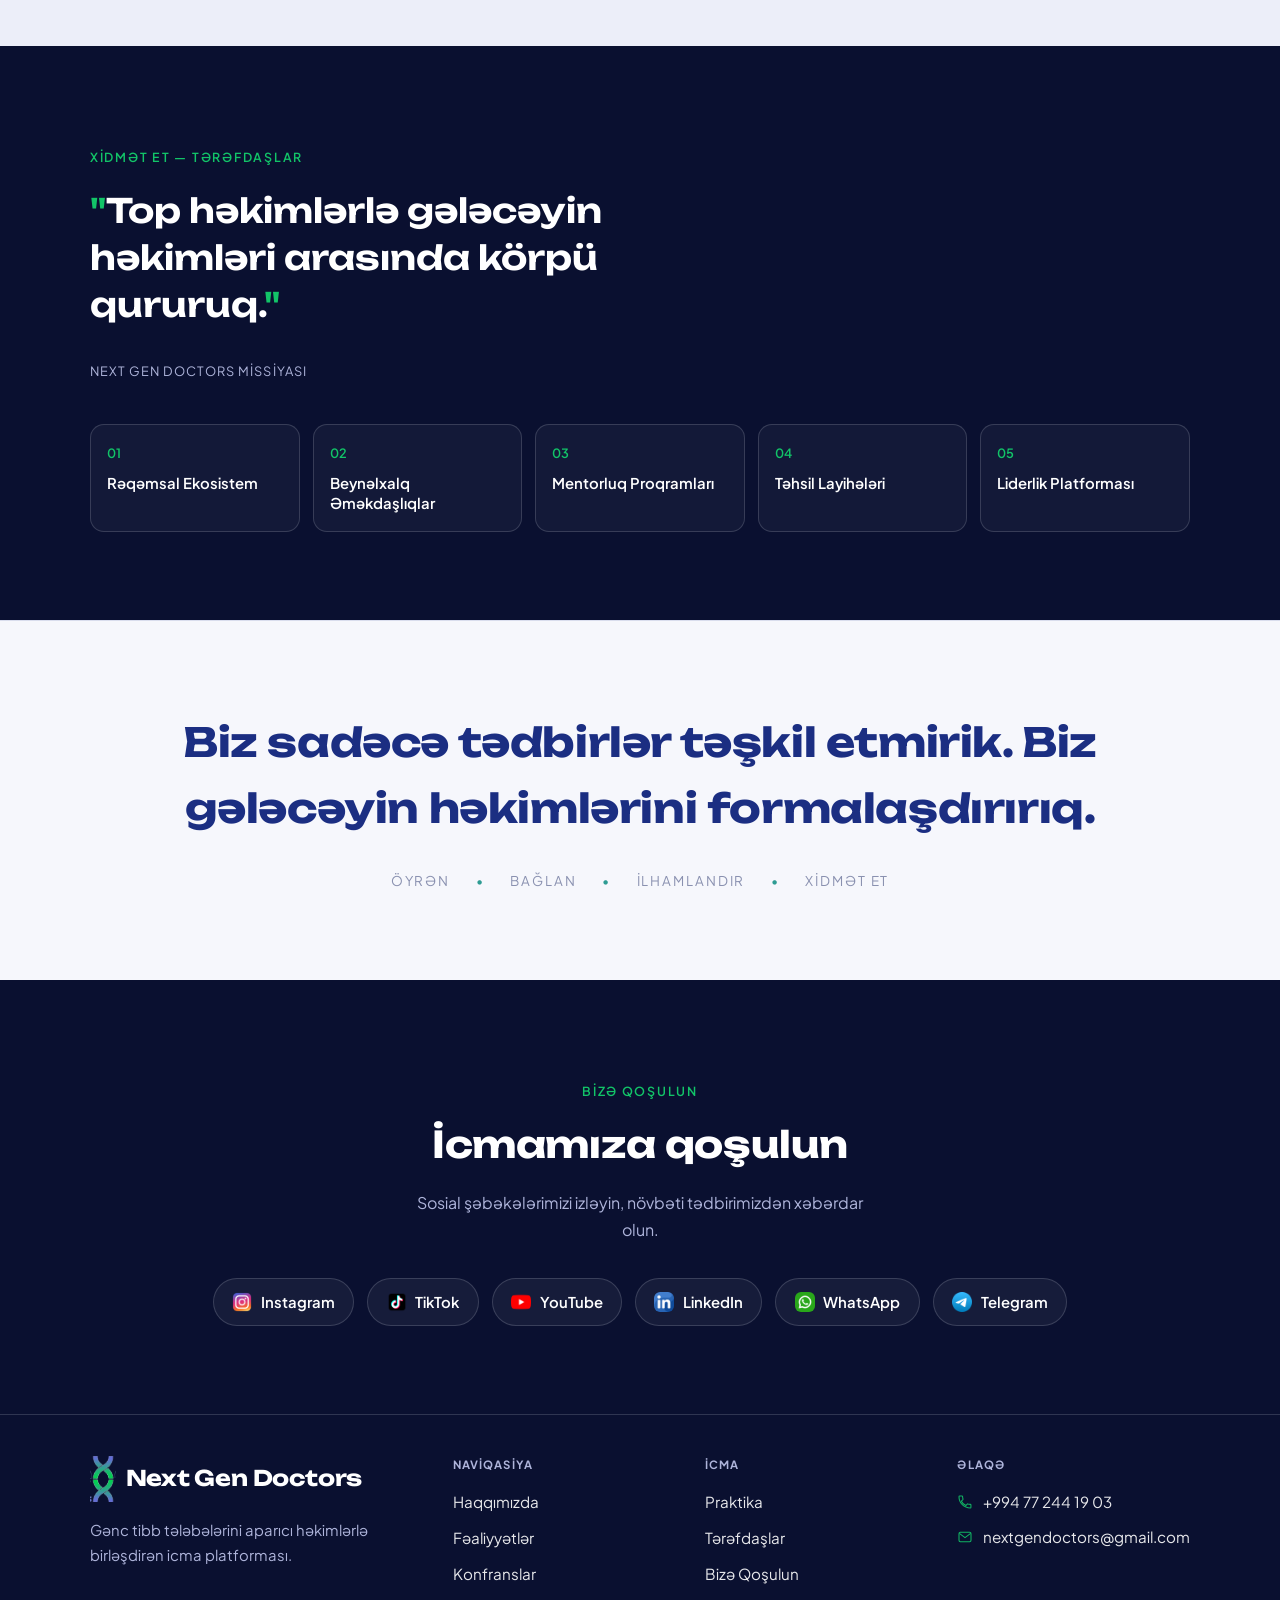
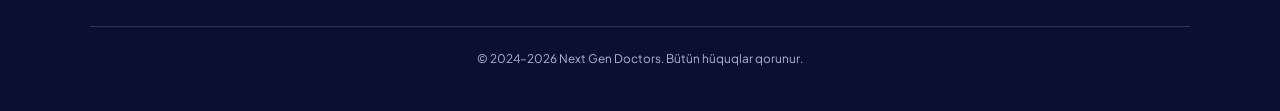
==== commit df9b26ec: "update" ====
--- a/index.html
+++ b/index.html
@@ -414,24 +414,27 @@
     <div class="wrap reveal">
       <div class="section-head section-head--center">
         <p class="eyebrow"><span data-lang="az">Tibb Təqvimi</span><span data-lang="en">Medical Calendar</span></p>
-        <h2><span data-lang="az">Beynəlxalq Tibb Günləri</span><span data-lang="en">International Health Observance Days</span></h2>
-        <p><span data-lang="az">İldə bir dəfə qeyd olunan tibb və sağlamlıq günlərini izləyin.</span><span data-lang="en">Follow the health and medical observance days marked throughout the year.</span></p>
+        <h2><span data-lang="az">Tibb günləri və fəaliyyətlər</span><span data-lang="en">Health observances and activities</span></h2>
+        <p><span data-lang="az">Beynəlxalq tibb günlərini və Next Gen Doctors fəaliyyət planını izləyin.</span><span data-lang="en">Follow international health observances and the Next Gen Doctors activity plan.</span></p>
       </div>
       <div class="med-calendar">
-        <div class="cal-header">
-          <button type="button" class="cal-nav" id="calPrev" aria-label="Previous month">
-            <svg viewBox="0 0 24 24" fill="none" stroke="currentColor" stroke-width="2" stroke-linecap="round" stroke-linejoin="round"><path d="m15 6-6 6 6 6"></path></svg>
-          </button>
-          <div class="cal-title" id="calTitle"></div>
-          <button type="button" class="cal-nav" id="calNext" aria-label="Next month">
-            <svg viewBox="0 0 24 24" fill="none" stroke="currentColor" stroke-width="2" stroke-linecap="round" stroke-linejoin="round"><path d="m9 6 6 6-6 6"></path></svg>
-          </button>
-        </div>
-        <div class="cal-weekdays" id="calWeekdays"></div>
-        <div class="cal-grid" id="calGrid"></div>
-        <div class="cal-legend">
-          <span><span class="dot green"></span><span data-lang="az">Sağlamlıq Günü</span><span data-lang="en">Health Awareness Day</span></span>
-          <span><span class="dot indigo"></span><span data-lang="az">Tibb Sahəsi Günü</span><span data-lang="en">Medical Field Day</span></span>
+        <div class="cal-main">
+          <div class="cal-header">
+            <button type="button" class="cal-nav" id="calPrev" aria-label="Previous month">
+              <svg viewBox="0 0 24 24" fill="none" stroke="currentColor" stroke-width="2" stroke-linecap="round" stroke-linejoin="round"><path d="m15 6-6 6 6 6"></path></svg>
+            </button>
+            <div class="cal-title" id="calTitle"></div>
+            <button type="button" class="cal-nav" id="calNext" aria-label="Next month">
+              <svg viewBox="0 0 24 24" fill="none" stroke="currentColor" stroke-width="2" stroke-linecap="round" stroke-linejoin="round"><path d="m9 6 6 6-6 6"></path></svg>
+            </button>
+          </div>
+          <div class="cal-weekdays" id="calWeekdays"></div>
+          <div class="cal-grid" id="calGrid"></div>
+          <div class="cal-legend">
+            <span><span class="dot green"></span><span data-lang="az">Sağlamlıq Günü</span><span data-lang="en">Health Awareness Day</span></span>
+            <span><span class="dot indigo"></span><span data-lang="az">Tibb Sahəsi Günü</span><span data-lang="en">Medical Field Day</span></span>
+            <span><span class="dot teal"></span><span data-lang="az">Fəaliyyət</span><span data-lang="en">Activity</span></span>
+          </div>
         </div>
         <div class="cal-info" id="calInfo"></div>
       </div>
@@ -555,6 +558,7 @@
   </div>
 </footer>
 
+<script src="assets/activities.js"></script>
 <script src="assets/site.js"></script>
 </body>
 </html>
--- a/assets/style.css
+++ b/assets/style.css
@@ -338,7 +338,8 @@
 
   /* ---- medical calendar ---- */
   .section-head--center{ margin-left:auto; margin-right:auto; text-align:center; }
-  .med-calendar{ max-width:460px; margin:0 auto; background:#fff; border:1px solid var(--line); border-radius:22px; padding:1.8rem clamp(1.2rem,4vw,1.8rem); }
+  .med-calendar{ max-width:820px; margin:0 auto; background:#fff; border:1px solid var(--line); border-radius:22px; padding:1.8rem clamp(1.2rem,4vw,1.8rem); display:grid; grid-template-columns:minmax(0,460px) minmax(220px,1fr); gap:1.4rem; align-items:stretch; }
+  .cal-main{ min-width:0; }
   .cal-header{ display:flex; align-items:center; justify-content:space-between; margin-bottom:1.3rem; }
   .cal-title{ font-family:var(--display); font-weight:700; font-size:1.1rem; color:var(--navy); }
   .cal-nav{ width:34px; height:34px; border-radius:10px; border:1px solid var(--line); background:var(--paper-2); display:flex; align-items:center; justify-content:center; cursor:pointer; color:var(--navy); padding:0; }
@@ -346,24 +347,60 @@
   .cal-nav:hover{ border-color:var(--indigo); color:var(--indigo); }
   .cal-weekdays{ display:grid; grid-template-columns:repeat(7,1fr); text-align:center; font-size:0.68rem; letter-spacing:0.04em; text-transform:uppercase; color:var(--slate-2); margin-bottom:0.5rem; font-weight:600; }
   .cal-grid{ display:grid; grid-template-columns:repeat(7,1fr); gap:4px; }
-  .cal-day{ aspect-ratio:1; display:flex; align-items:center; justify-content:center; border-radius:10px; font-size:0.86rem; font-weight:600; color:var(--fg); position:relative; }
+  .cal-day{ aspect-ratio:1; display:flex; align-items:center; justify-content:center; border:0; border-radius:10px; padding:0; font:inherit; font-size:0.86rem; font-weight:600; color:var(--fg); position:relative; }
   .cal-day.is-blank{ visibility:hidden; }
   .cal-day.is-today{ box-shadow:inset 0 0 0 2px var(--navy); }
   .cal-day.has-event{ background:var(--paper-2); cursor:pointer; color:var(--navy); }
   .cal-day.has-event::after{ content:""; position:absolute; bottom:5px; width:5px; height:5px; border-radius:50%; background:var(--green); }
   .cal-day.has-event.is-field::after{ background:var(--indigo); }
-  .cal-legend{ display:flex; justify-content:center; gap:1.4rem; margin-top:1rem; }
-  .cal-legend span{ display:inline-flex; align-items:center; gap:0.4rem; font-size:0.76rem; color:var(--slate); }
+  .cal-day.has-event.is-activity{ background:#DFF3EC; color:#156753; }
+  .cal-day.has-event.is-activity::after{ background:var(--teal); }
+  .cal-legend{ display:flex; flex-wrap:wrap; justify-content:center; gap:0.45rem 1.1rem; margin-top:1rem; }
+  .cal-legend > span{ display:inline-flex; align-items:center; gap:0.4rem; font-size:0.76rem; color:var(--slate); }
   .cal-legend .dot{ width:7px; height:7px; border-radius:50%; }
   .cal-legend .dot.green{ background:var(--green); }
   .cal-legend .dot.indigo{ background:var(--indigo); }
+  .cal-legend .dot.teal{ background:var(--teal); }
   .cal-day.has-event:hover{ background:#DDE1F5; }
+  .cal-day.has-event.is-activity:hover{ background:#C9EBDD; }
   .cal-day.has-event.is-active{ background:var(--indigo); color:#fff; }
   .cal-day.has-event.is-active::after{ background:#fff; }
-  .cal-info{ margin-top:1.3rem; padding-top:1.1rem; border-top:1px solid var(--line); min-height:3.4rem; }
-  .cal-info .lbl{ font-size:0.68rem; letter-spacing:0.06em; text-transform:uppercase; color:var(--indigo); font-weight:600; }
-  .cal-info .name{ font-weight:700; color:var(--navy); margin-top:0.35rem; font-size:0.98rem; line-height:1.4; }
+  .cal-info{ min-height:100%; padding:1.2rem; border:1px solid var(--line); border-radius:16px; background:var(--paper); display:flex; flex-direction:column; justify-content:center; align-items:flex-start; }
+  .cal-info > *{ width:100%; }
+  .cal-info > * + *{ margin-top:0.9rem; padding-top:0.9rem; border-top:1px solid var(--line); }
+  .cal-info .lbl{ display:block; font-size:0.68rem; letter-spacing:0.06em; text-transform:uppercase; color:var(--indigo); font-weight:600; }
+  .cal-info .name{ display:block; font-weight:700; color:var(--navy); margin-top:0.35rem; font-size:0.98rem; line-height:1.4; }
   .cal-info .empty{ color:var(--slate-2); font-size:0.88rem; margin:0; }
+  .cal-info .cal-activity-link{ display:block; text-decoration:none; padding:1rem; margin:-0.25rem; border-radius:12px; background:#E8F7F1; transition:transform .15s ease, background .15s ease; }
+  .cal-info .cal-activity-link:hover{ transform:translateY(-2px); background:#D8F1E7; }
+  .cal-info .cal-activity-link .lbl{ color:var(--teal); }
+  .cal-info .cal-time{ display:block; width:max-content; margin-top:0.65rem; padding:0.22rem 0.55rem; border-radius:999px; background:var(--navy); color:#fff; font-size:0.76rem; font-weight:700; }
+  .cal-info .cal-link-label{ display:block; margin-top:0.85rem; color:var(--teal); font-size:0.82rem; font-weight:700; }
+  .cal-info .cal-link-label b{ font-size:1rem; }
+
+  /* ---- activity plan lists ---- */
+  .activity-plan-section .section-head{ max-width:44rem; }
+  .planned-activity-list{ display:grid; gap:0.8rem; margin-top:2rem; max-width:58rem; }
+  .planned-activity-card{
+    display:grid; grid-template-columns:auto minmax(0,1fr) auto; align-items:center; gap:1rem;
+    min-height:5.8rem; padding:0.8rem 1rem; border:1px solid var(--line); border-radius:16px;
+    background:#fff; color:var(--fg); text-decoration:none;
+    transition:transform .15s ease, border-color .15s ease, box-shadow .15s ease;
+  }
+  .planned-activity-card:hover{ transform:translateY(-2px); border-color:var(--teal); box-shadow:0 12px 25px -20px rgba(10,16,48,.55); }
+  .planned-activity-card:focus-visible{ outline:2px solid var(--indigo); outline-offset:3px; }
+  .planned-activity-date{
+    display:flex; flex-direction:column; align-items:center; justify-content:center; width:4.1rem; min-height:4.1rem;
+    padding:0.35rem; border-radius:12px; background:#E8F7F1; color:var(--teal); line-height:1.05; text-align:center;
+  }
+  .planned-activity-date strong{ font-family:var(--display); font-size:1.4rem; }
+  .planned-activity-date small{ margin-top:0.25rem; font-size:0.62rem; font-weight:700; line-height:1.2; }
+  .planned-activity-body{ min-width:0; display:block; }
+  .planned-activity-kind{ display:block; color:var(--teal); font-size:0.7rem; font-weight:700; letter-spacing:.05em; text-transform:uppercase; }
+  .planned-activity-name{ display:block; margin-top:0.25rem; color:var(--navy); font-family:var(--display); font-size:1.05rem; font-weight:700; line-height:1.35; }
+  .planned-activity-time{ display:inline-block; margin-top:0.45rem; padding:0.18rem 0.52rem; border-radius:999px; background:var(--navy); color:#fff; font-size:0.72rem; font-weight:700; }
+  .planned-activity-arrow{ color:var(--teal); font-size:1.35rem; font-weight:700; }
+  .planned-activity-empty{ margin:0; padding:1rem; border:1px dashed var(--line); border-radius:14px; color:var(--fg-muted); }
 
   /* ---- vision ---- */
   .vision-quote{ font-family:var(--display); font-weight:600; font-size:clamp(1.4rem,3vw,2.1rem); line-height:1.4; max-width:38rem; color:#fff; margin-top:1.2rem; }
@@ -404,6 +441,11 @@
   .event-photo{ border-radius:20px; overflow:hidden; aspect-ratio:4/5; }
   .event-photo img{ width:100%; height:100%; object-fit:cover; }
   .event-split .hero-actions{ margin-top:0; }
+  .event-split.is-empty{ grid-template-columns:minmax(0, 44rem); }
+  .event-split.is-empty .event-meta-list,
+  .event-split.is-empty .event-urgency,
+  .event-split.is-empty .hero-actions,
+  .event-split.is-empty .event-photo{ display:none; }
 
   /* ---- past events gallery (archive pages) ---- */
   .past-grid{ display:grid; grid-template-columns:repeat(3,1fr); gap:1.3rem; }
@@ -598,6 +640,12 @@
 
   }
   @media (max-width:640px){
+    .med-calendar{ max-width:460px; grid-template-columns:1fr; }
+    .cal-info{ min-height:unset; }
+    .planned-activity-card{ gap:0.75rem; padding:0.7rem; }
+    .planned-activity-date{ width:3.5rem; min-height:3.5rem; }
+    .planned-activity-date strong{ font-size:1.2rem; }
+    .planned-activity-name{ font-size:0.96rem; }
     .activity-grid{ grid-template-columns:1fr; }
     .numbers-grid{ grid-template-columns:1fr; }
     .impact-grid{ grid-template-columns:1fr 1fr; }
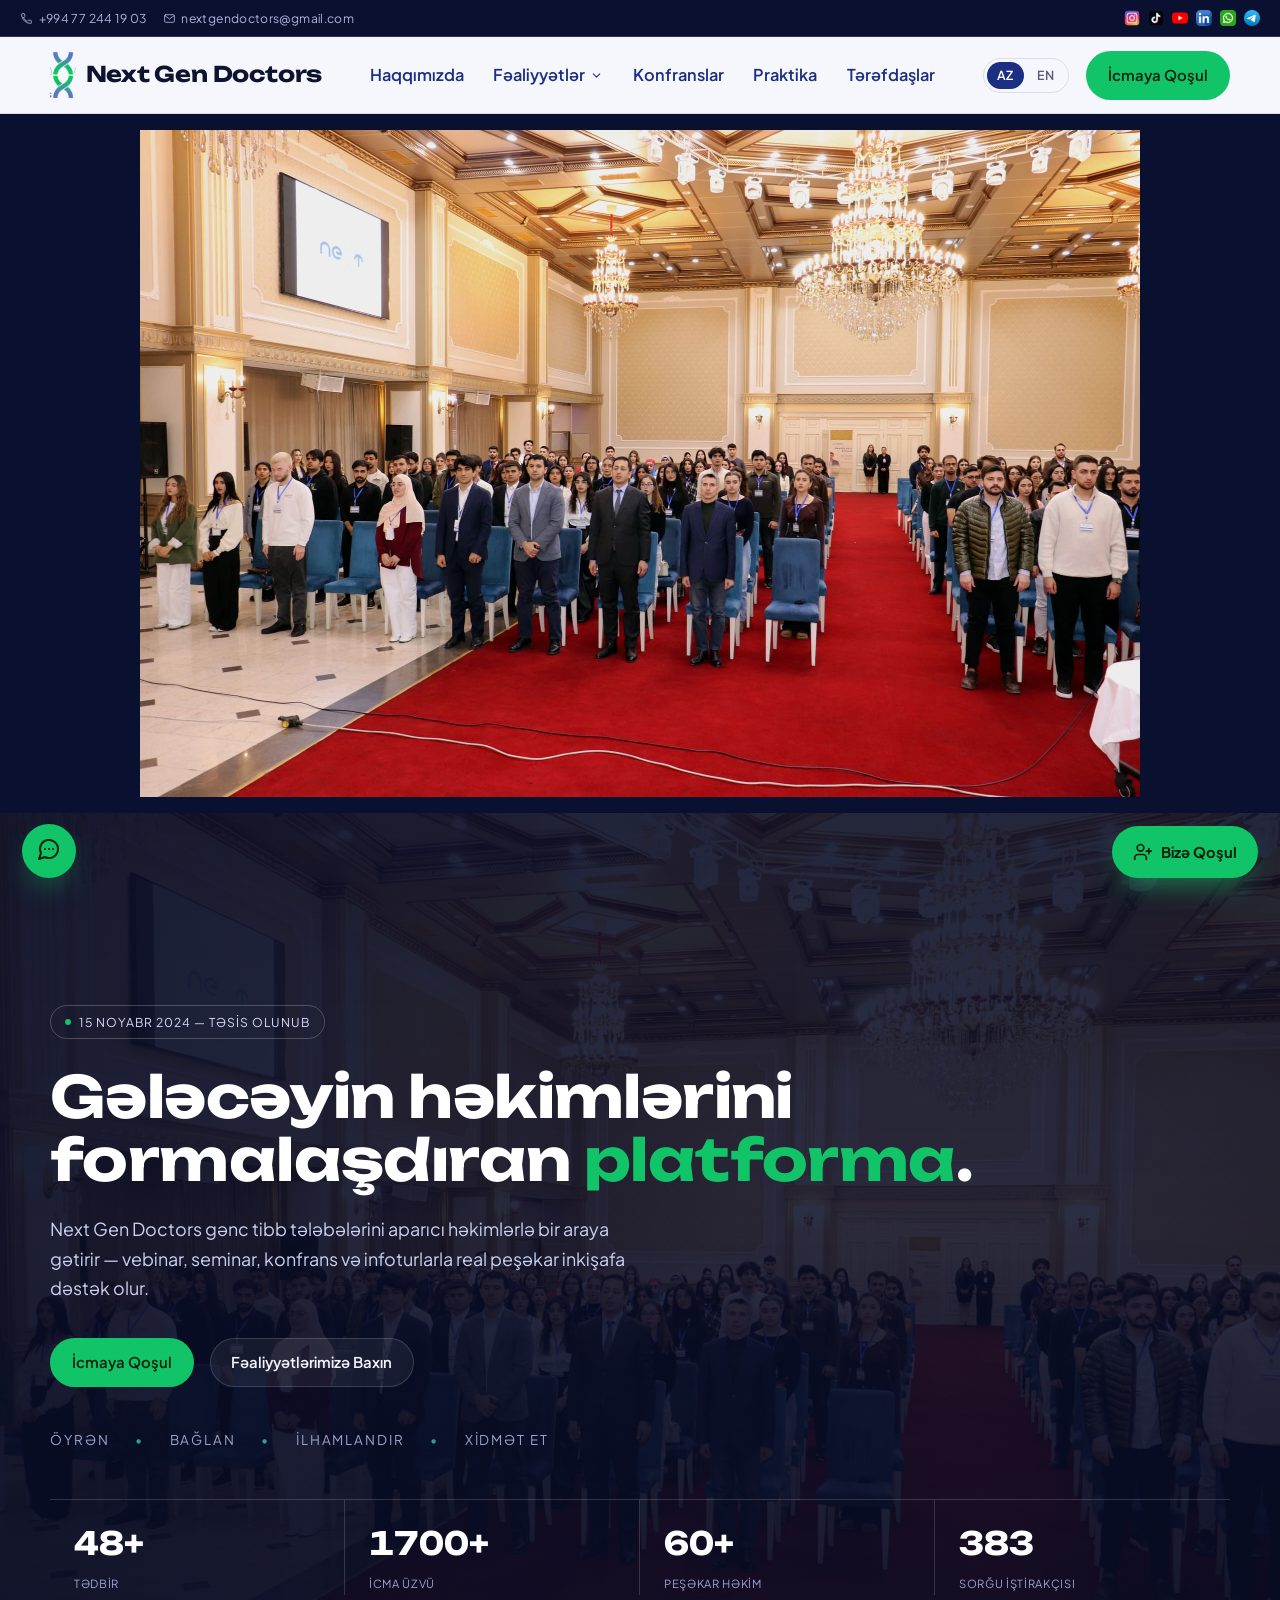
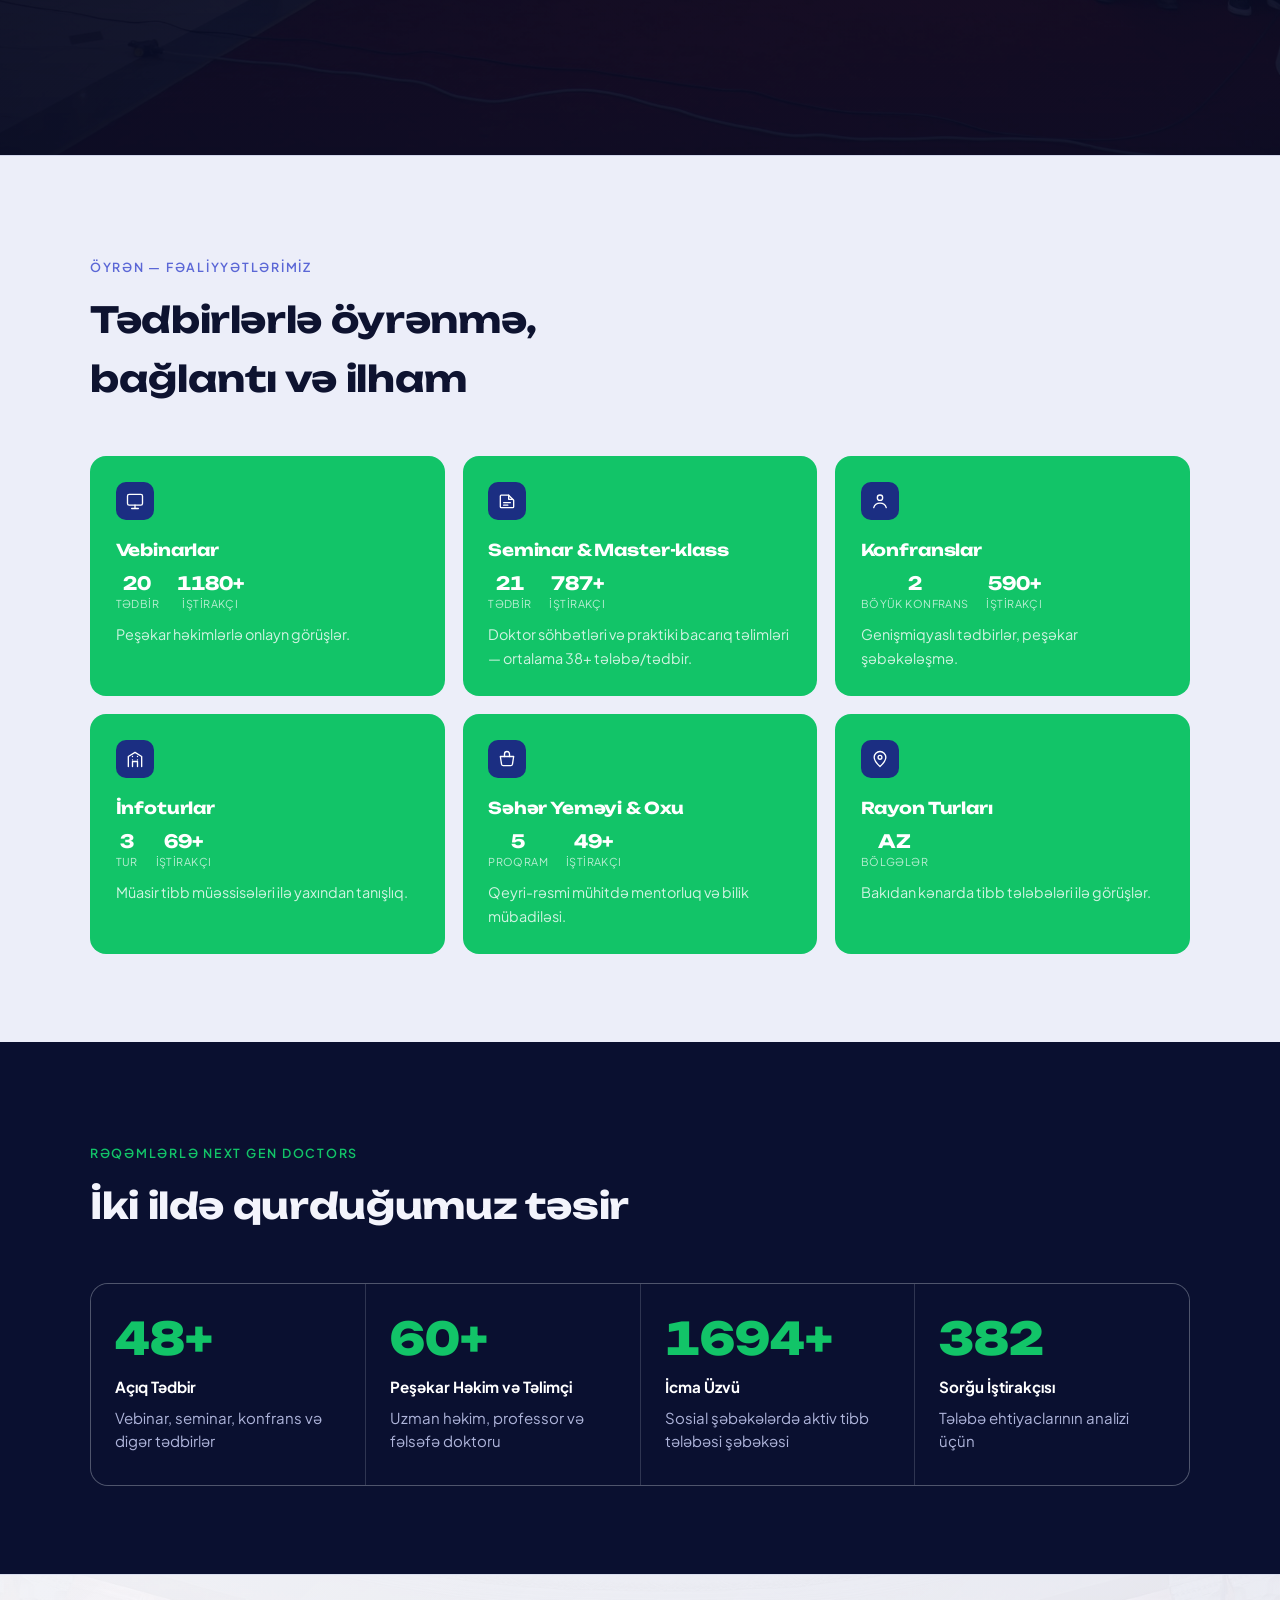
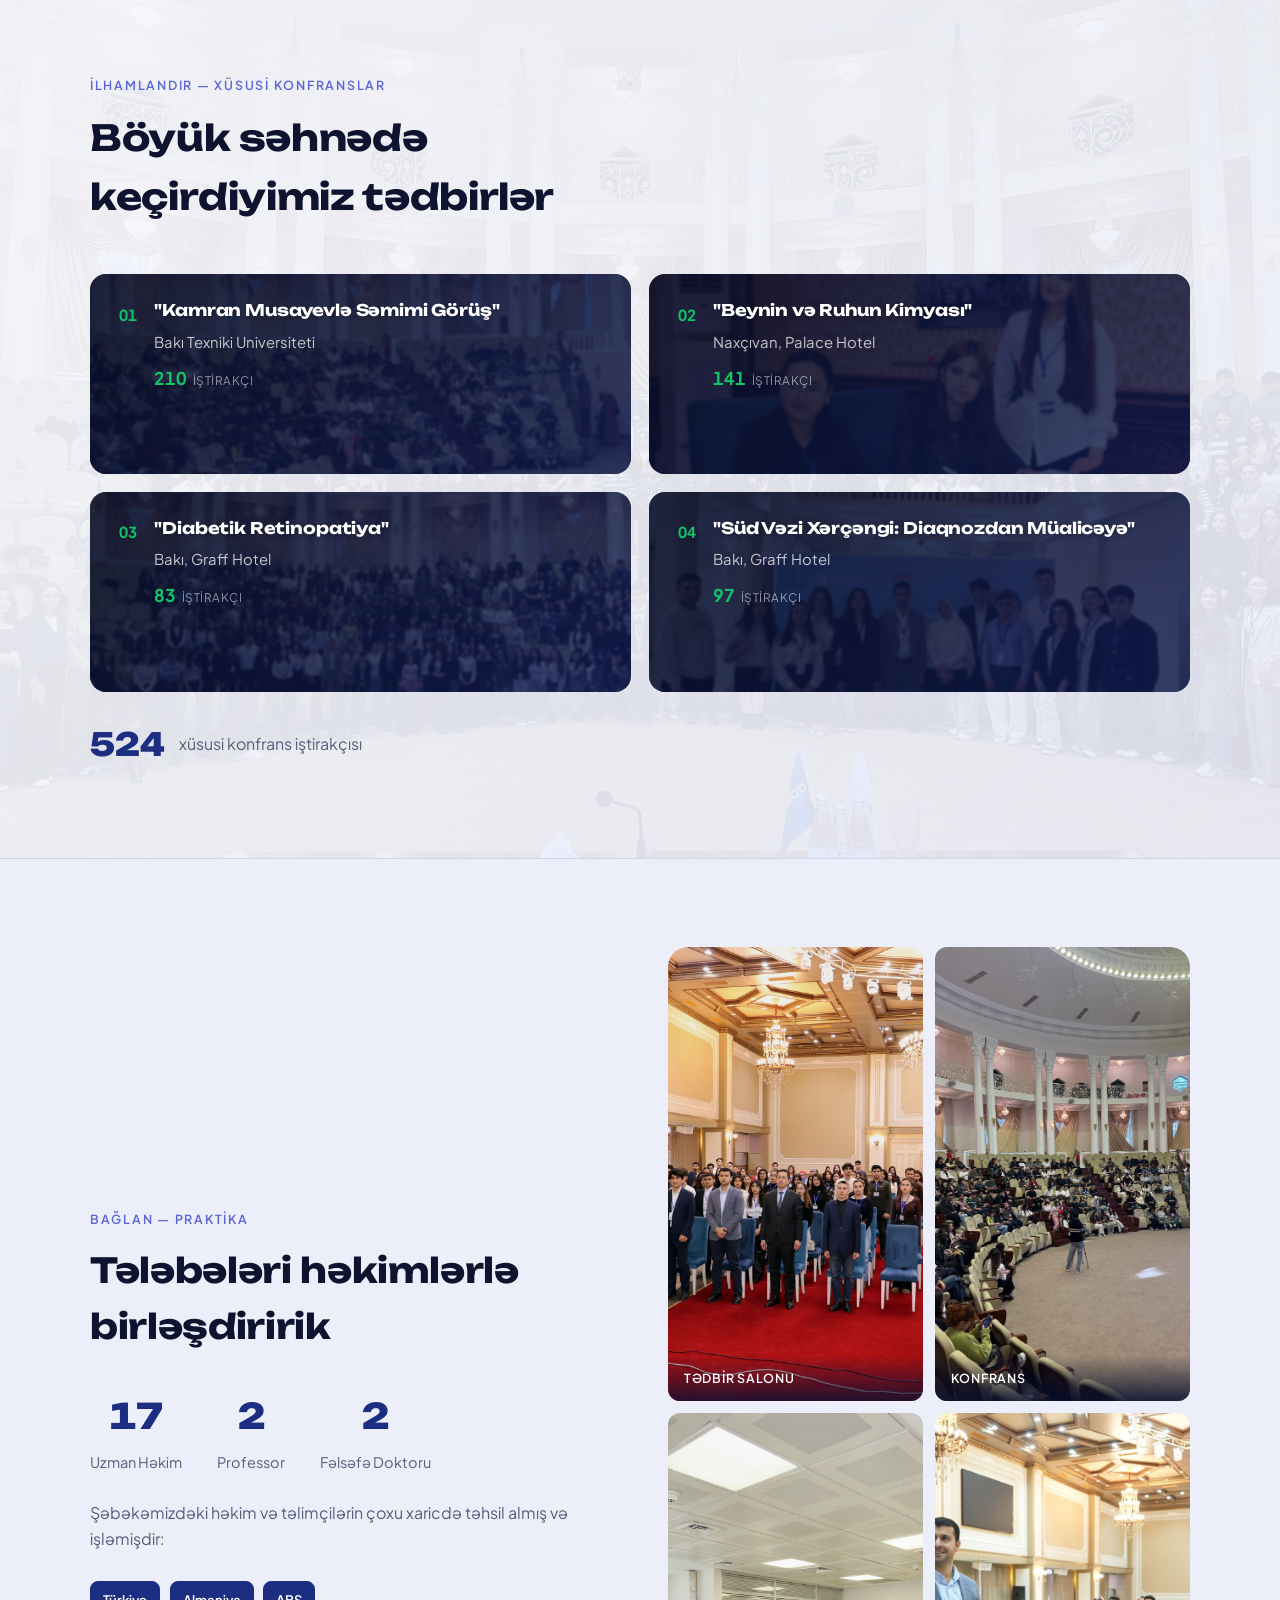
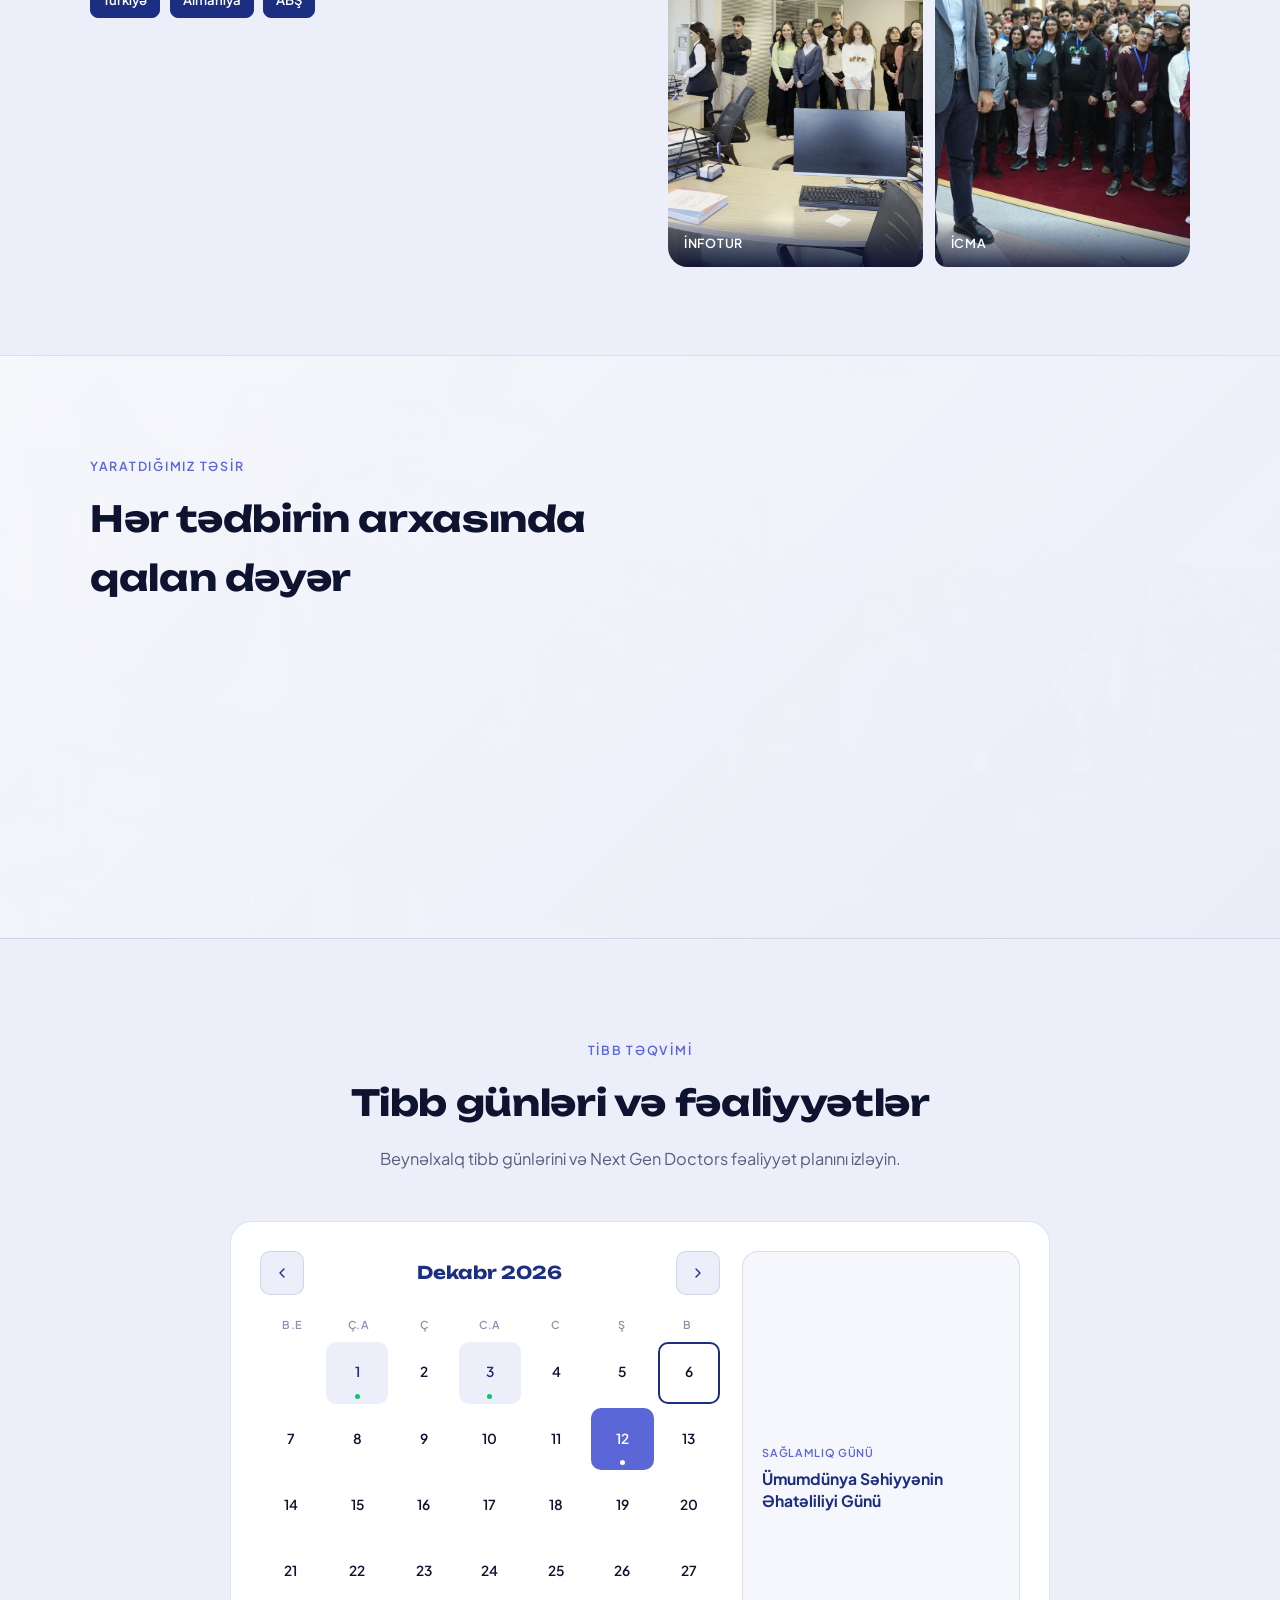
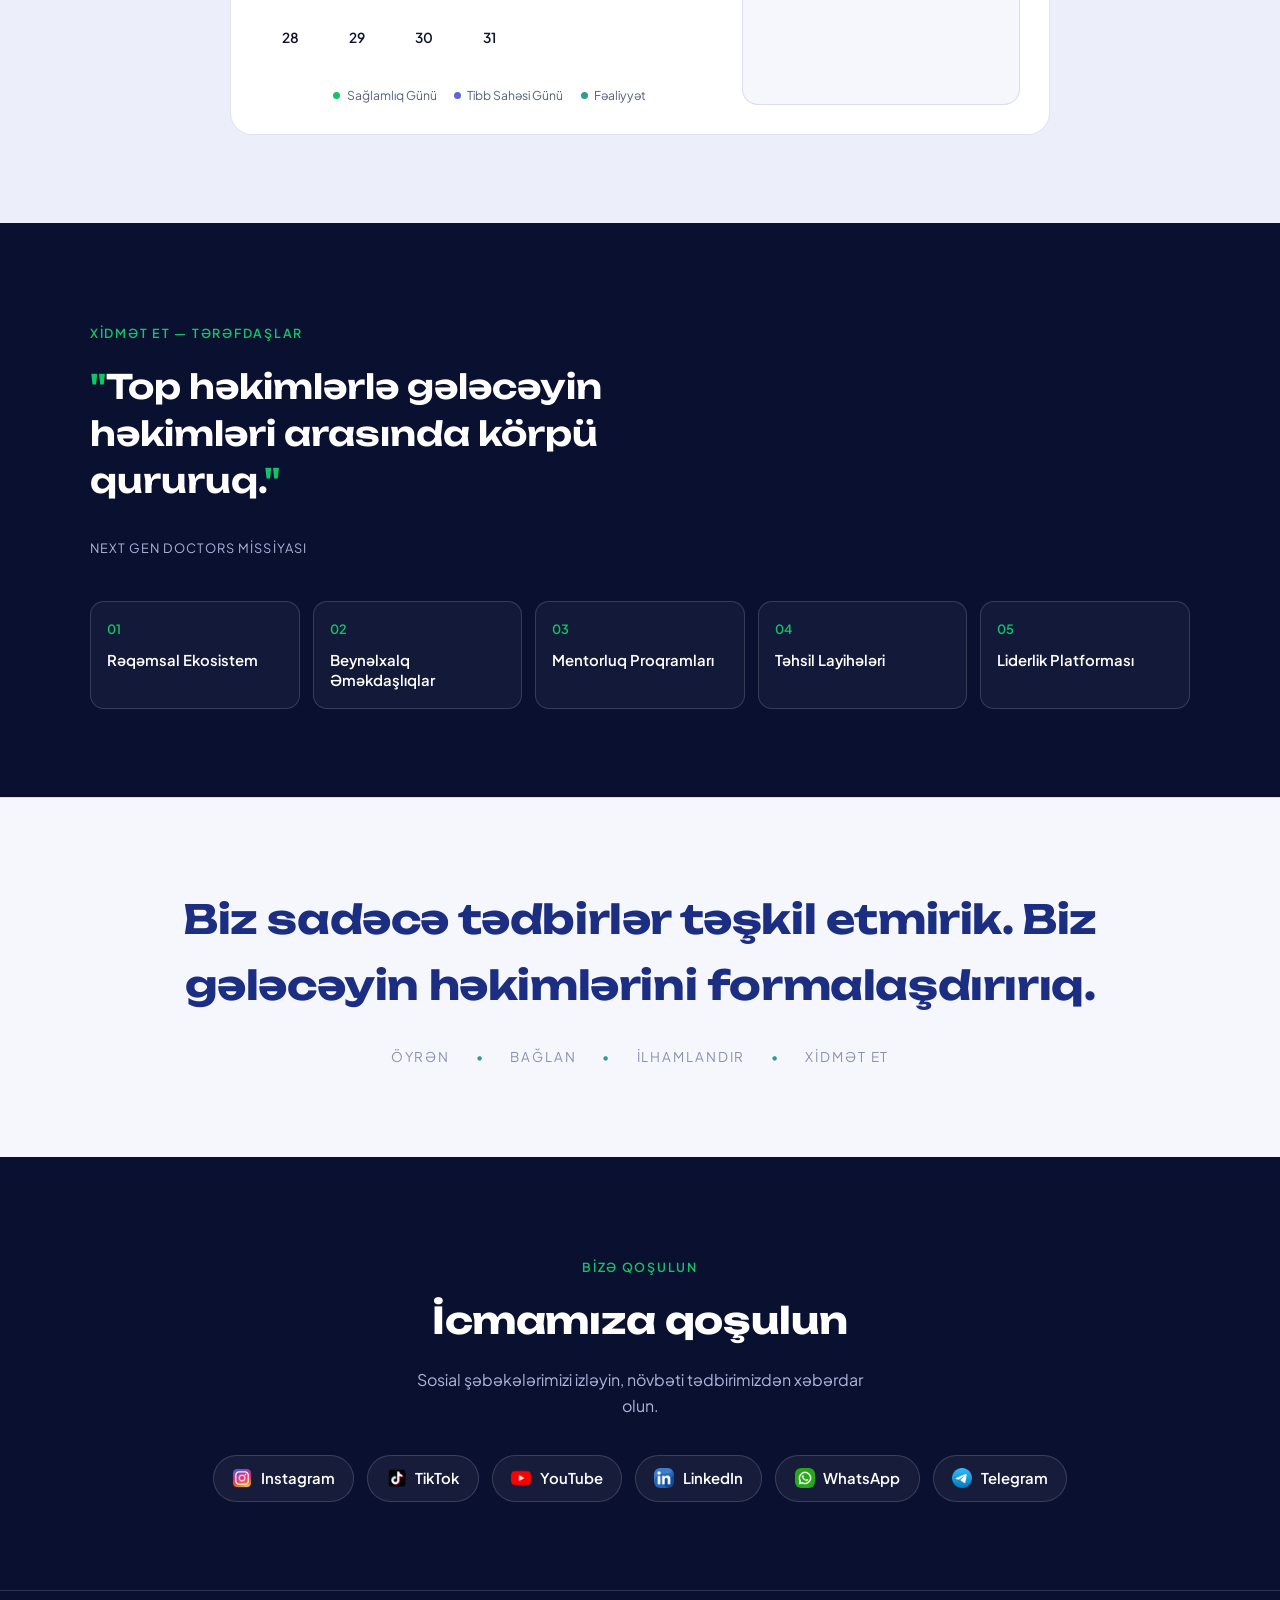
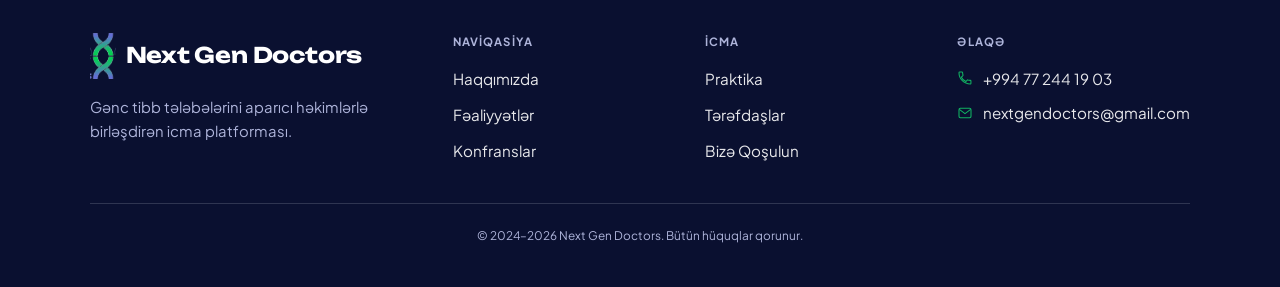
==== commit 55eb9fc4: "update" ====
--- a/index.html
+++ b/index.html
@@ -154,7 +154,7 @@
 <!-- VIDEO INTRO -->
 <section class="video-intro" id="videoIntro">
   <div class="video-intro-wrap">
-    <video class="intro-video" autoplay muted loop>
+    <video class="intro-video" autoplay muted loop playsinline preload="metadata" poster="assets/event-hall.jpg">
       <source src="assets/main-intro.mp4" type="video/mp4">
     </video>
   </div>
--- a/assets/style.css
+++ b/assets/style.css
@@ -31,7 +31,7 @@
   }
 
   *,*::before,*::after{ box-sizing:border-box; }
-  html{ scroll-behavior:smooth; }
+  html{ scroll-behavior:smooth; -webkit-text-size-adjust:100%; }
   @media (prefers-reduced-motion: reduce){
     html{ scroll-behavior:auto; }
     *{ animation-duration:.001ms !important; transition-duration:.001ms !important; }
@@ -39,7 +39,7 @@
   body{
     margin:0; background:var(--bg); color:var(--fg);
     font-family:var(--body); font-size:16px; line-height:1.65;
-    -webkit-font-smoothing:antialiased;
+    -webkit-font-smoothing:antialiased; overflow-x:hidden;
   }
   img{ display:block; max-width:100%; }
   a{ color:inherit; }
@@ -114,8 +114,9 @@
   .mobile-social{ display:flex; align-items:center; gap:0.7rem; margin-top:1.2rem; }
   .mobile-social img{ width:28px; height:28px; border-radius:7px; display:block; }
   .menu-toggle{
-    display:none; align-items:center; justify-content:center; width:38px; height:38px;
+    display:none; align-items:center; justify-content:center; width:44px; height:44px;
     border:1px solid var(--line); border-radius:10px; background:#fff; cursor:pointer; color:var(--fg); padding:0;
+    touch-action:manipulation; -webkit-tap-highlight-color:transparent;
   }
   .menu-toggle svg{ width:19px; height:19px; }
   .mobile-menu{
@@ -126,13 +127,14 @@
   .mobile-menu-links{ list-style:none; margin:0; padding:0.6rem 0 0; display:flex; flex-direction:column; }
   .mobile-menu-links li{ border-bottom:1px solid var(--line); }
   .mobile-menu-links a{ display:block; padding:0.9rem 0.1rem; text-decoration:none; color:var(--fg); font-weight:600; font-size:0.98rem; }
+  .mobile-menu a{ touch-action:manipulation; -webkit-tap-highlight-color:transparent; }
 
   .btn{
     font-family:var(--body); font-size:0.93rem; font-weight:600;
     padding:0.7rem 1.3rem; border-radius:999px; text-decoration:none;
     display:inline-flex; align-items:center; gap:0.5rem; cursor:pointer; border:1px solid transparent;
     transition:transform .15s ease, background .15s ease, border-color .15s ease, color .15s ease;
-    white-space:nowrap;
+    white-space:nowrap; touch-action:manipulation; -webkit-tap-highlight-color:transparent;
   }
   .btn:focus-visible{ outline:2px solid var(--accent); outline-offset:2px; }
   .btn-primary{ background:var(--green); color:#06210F; }
@@ -343,11 +345,13 @@
   .cal-header{ display:flex; align-items:center; justify-content:space-between; margin-bottom:1.3rem; }
   .cal-title{ font-family:var(--display); font-weight:700; font-size:1.1rem; color:var(--navy); }
   .cal-nav{ width:34px; height:34px; border-radius:10px; border:1px solid var(--line); background:var(--paper-2); display:flex; align-items:center; justify-content:center; cursor:pointer; color:var(--navy); padding:0; }
+  .cal-nav{ min-width:44px; min-height:44px; touch-action:manipulation; }
   .cal-nav svg{ width:16px; height:16px; }
   .cal-nav:hover{ border-color:var(--indigo); color:var(--indigo); }
   .cal-weekdays{ display:grid; grid-template-columns:repeat(7,1fr); text-align:center; font-size:0.68rem; letter-spacing:0.04em; text-transform:uppercase; color:var(--slate-2); margin-bottom:0.5rem; font-weight:600; }
   .cal-grid{ display:grid; grid-template-columns:repeat(7,1fr); gap:4px; }
   .cal-day{ aspect-ratio:1; display:flex; align-items:center; justify-content:center; border:0; border-radius:10px; padding:0; font:inherit; font-size:0.86rem; font-weight:600; color:var(--fg); position:relative; }
+  .cal-day.has-event{ touch-action:manipulation; }
   .cal-day.is-blank{ visibility:hidden; }
   .cal-day.is-today{ box-shadow:inset 0 0 0 2px var(--navy); }
   .cal-day.has-event{ background:var(--paper-2); cursor:pointer; color:var(--navy); }
@@ -441,12 +445,6 @@
   .event-photo{ border-radius:20px; overflow:hidden; aspect-ratio:4/5; }
   .event-photo img{ width:100%; height:100%; object-fit:cover; }
   .event-split .hero-actions{ margin-top:0; }
-  .event-split.is-empty{ grid-template-columns:minmax(0, 44rem); }
-  .event-split.is-empty .event-meta-list,
-  .event-split.is-empty .event-urgency,
-  .event-split.is-empty .hero-actions,
-  .event-split.is-empty .event-photo{ display:none; }
-
   /* ---- past events gallery (archive pages) ---- */
   .past-grid{ display:grid; grid-template-columns:repeat(3,1fr); gap:1.3rem; }
   .past-card{ background:#fff; border:1px solid var(--line); border-radius:18px; overflow:hidden; }
@@ -611,9 +609,24 @@
   .chat-note{ font-size:0.68rem; color:var(--slate-2); text-align:center; padding:0 1rem 0.6rem; background:#fff; }
 
   @media (max-width:980px){
+    /* iOS Safari can delay intersection callbacks for transformed or lazy images.
+       Keep mobile content visible instead of waiting for a reveal animation. */
+    .reveal,
+    .conf-card,
+    .impact-tag,
+    .network-photo-grid .photo-cell{ opacity:1; transform:none; }
+    .parallax-bg{ will-change:auto; transform:none !important; }
     .nav-links{ display:none; }
     .nav-cta-desktop{ display:none; }
     .menu-toggle{ display:flex; }
+    nav.wrap{ min-height:64px; padding:0.65rem clamp(1rem,4vw,2rem); }
+    .mobile-menu{
+      position:absolute; top:100%; left:0; right:0; z-index:80; max-height:calc(100dvh - 64px);
+      overflow-y:auto; overscroll-behavior:contain; padding:0 clamp(1rem,4vw,2rem) 1.4rem;
+      box-shadow:0 18px 30px -24px rgba(10,16,48,.55);
+    }
+    .mobile-menu.open{ display:flex; }
+    body.mobile-menu-open{ overflow:hidden; }
     .notice-contact{ display:none; }
     .notice-social{ justify-content:center; }
     .notice{ justify-content:center; }
@@ -640,6 +653,13 @@
 
   }
   @media (max-width:640px){
+    .wrap{ padding-left:1rem; padding-right:1rem; }
+    .brand{ min-width:0; }
+    .brand-text{ max-width:10.5rem; font-size:0.96rem; overflow:hidden; text-overflow:ellipsis; white-space:nowrap; }
+    .nav-right{ gap:0.45rem; }
+    .lang-toggle button{ min-width:2.65rem; min-height:38px; padding:0.35rem 0.5rem; }
+    .hero-actions{ flex-direction:column; align-items:stretch; }
+    .hero-actions .btn{ justify-content:center; white-space:normal; min-height:48px; }
     .med-calendar{ max-width:460px; grid-template-columns:1fr; }
     .cal-info{ min-height:unset; }
     .planned-activity-card{ gap:0.75rem; padding:0.7rem; }
@@ -654,5 +674,9 @@
     .foot-grid{ grid-template-columns:1fr; }
     .ledger{ grid-template-columns:1fr 1fr; }
     .past-grid{ grid-template-columns:1fr; }
-
-  }
+    .join-fab{ right:0.85rem; bottom:0.85rem; min-height:48px; padding:0.72rem 1rem; }
+    .chat-fab{ left:0.85rem; bottom:0.85rem; width:50px; height:50px; }
+    .chat-panel{ left:0.75rem; right:0.75rem; bottom:4.7rem; width:auto; max-height:70dvh; }
+    .go-top{ right:0.85rem; bottom:5rem; width:44px; height:44px; }
+
+  }
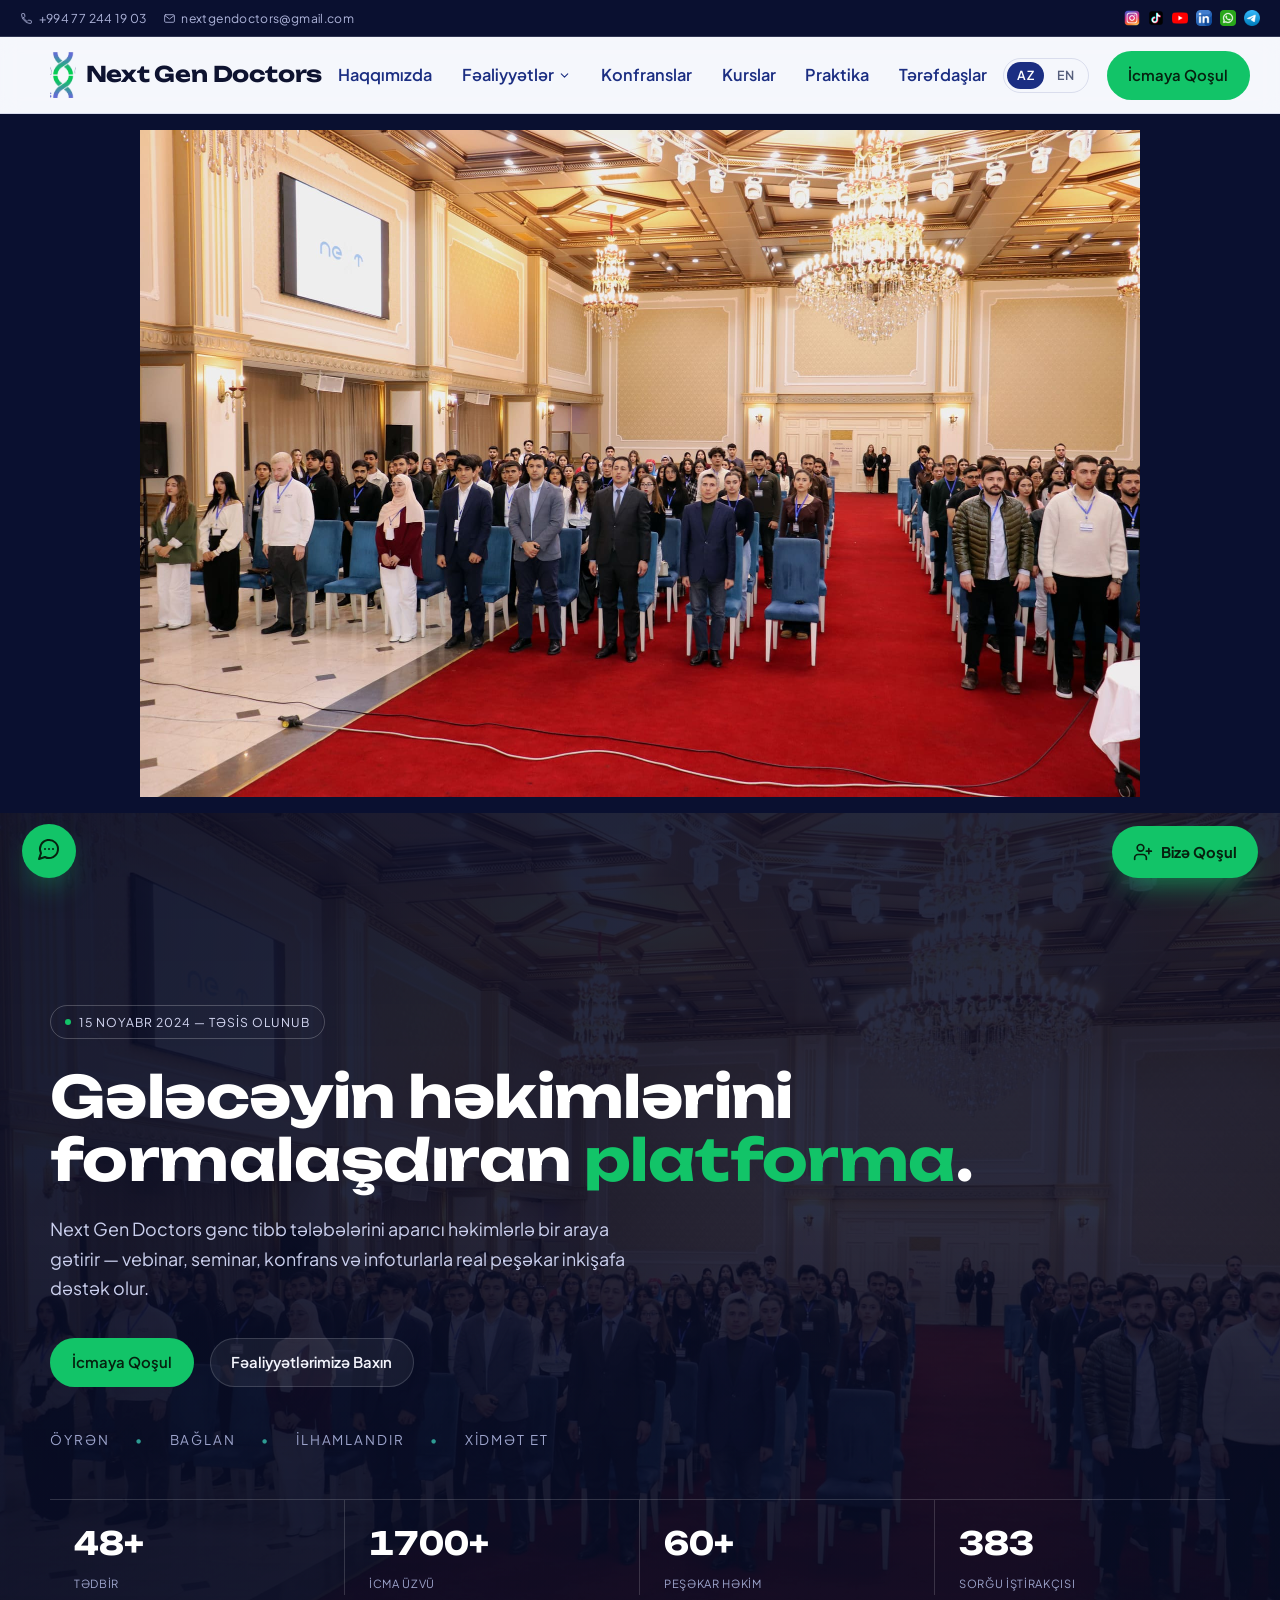
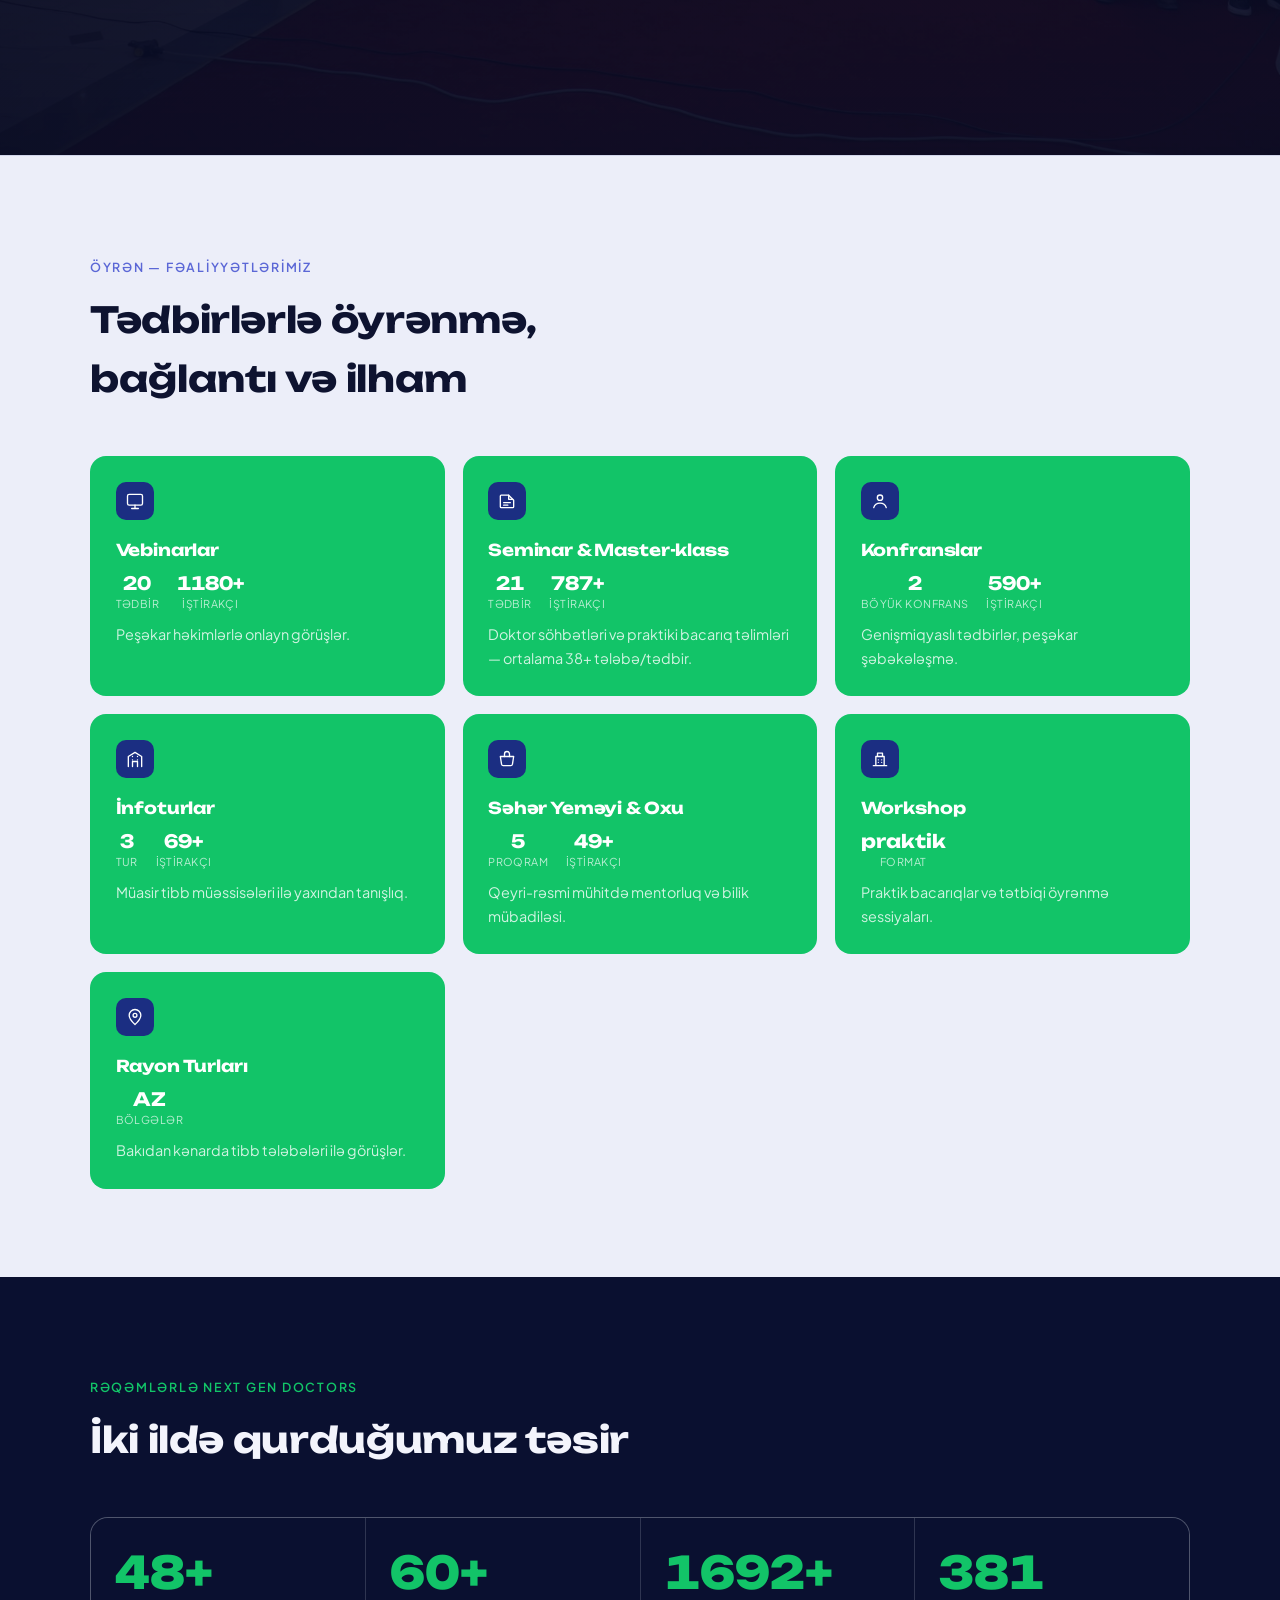
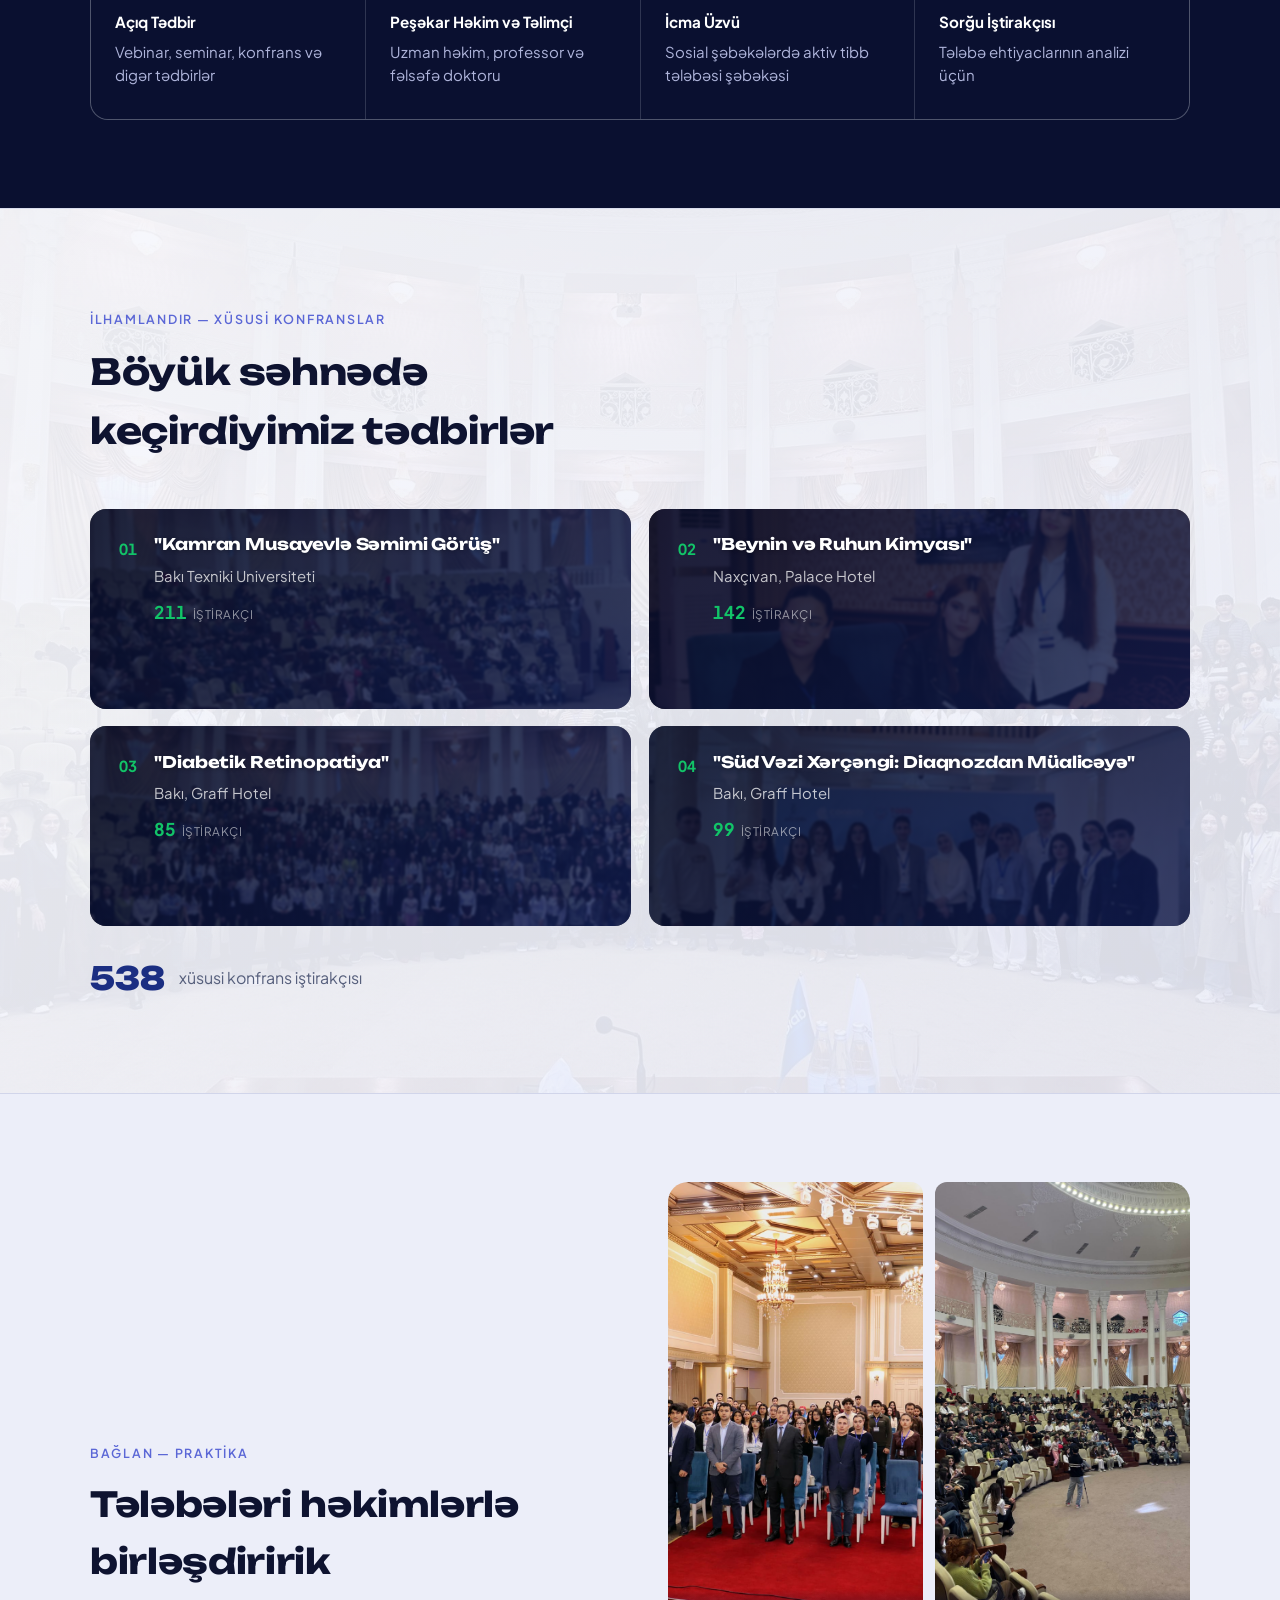
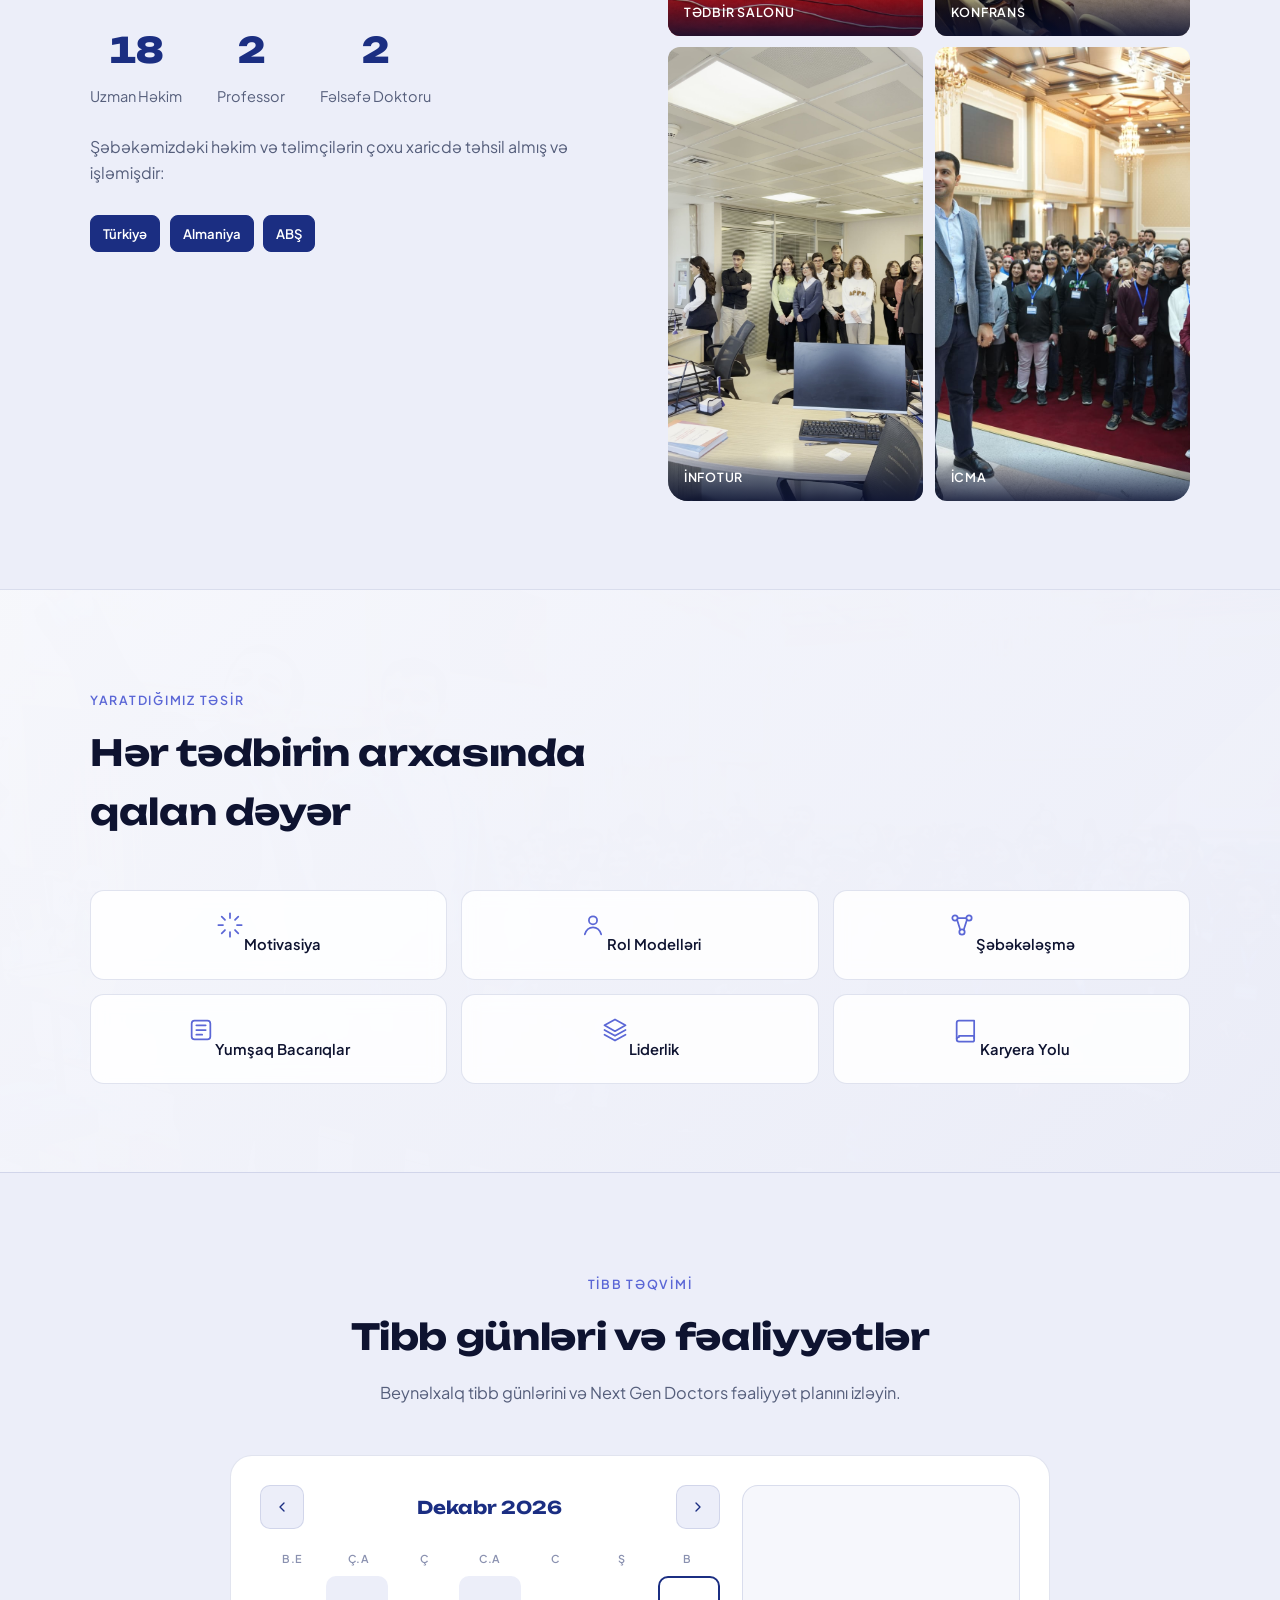
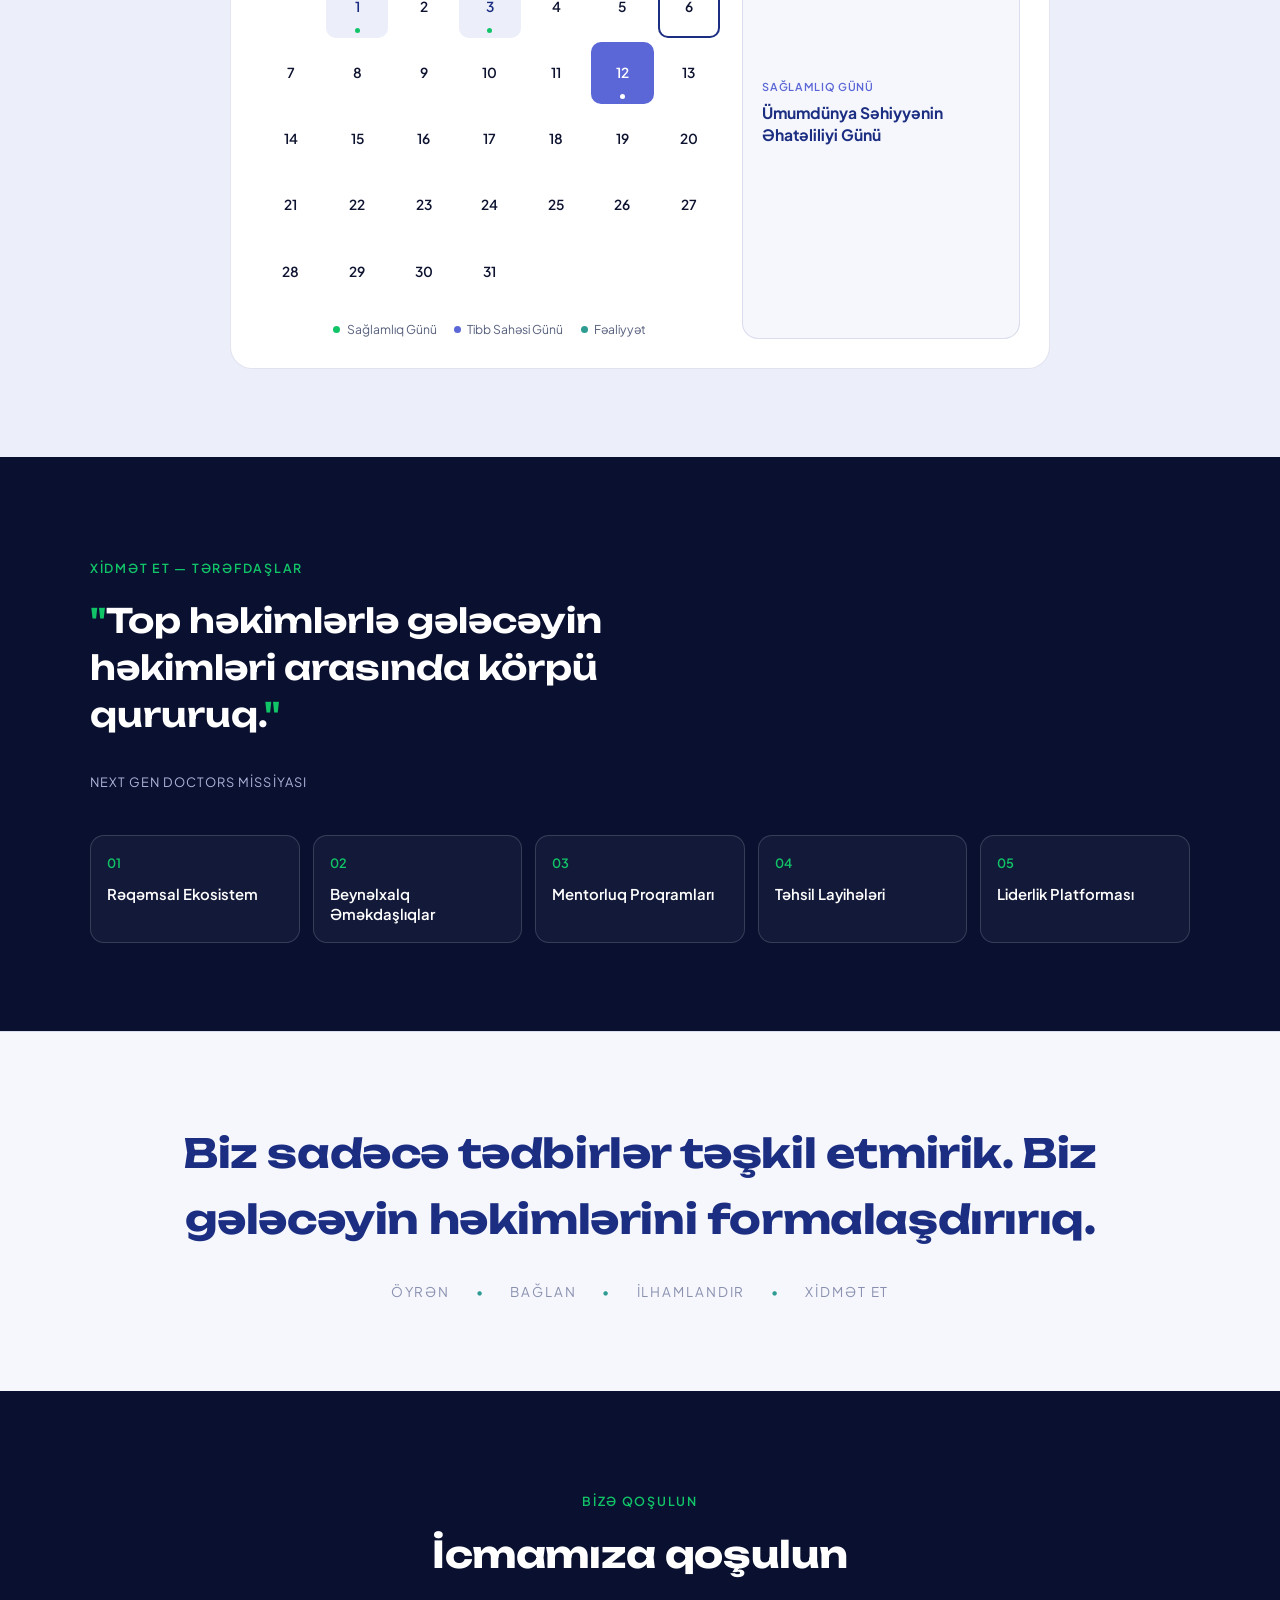
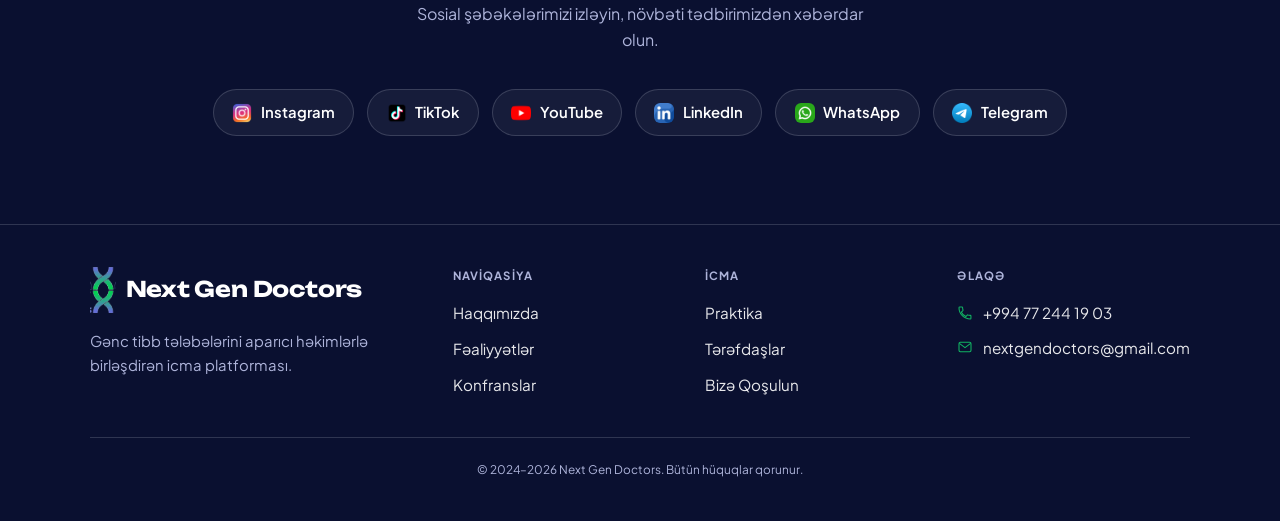
==== commit f23362f9: "update" ====
--- a/index.html
+++ b/index.html
@@ -260,6 +260,15 @@
           <p><span data-lang="az">Qeyri-rəsmi mühitdə mentorluq və bilik mübadiləsi.</span><span data-lang="en">Informal mentorship and knowledge exchange.</span></p>
         </a>
 
+        <a class="activity-card" href="workshop.html">
+          <div class="activity-icon"><svg viewBox="0 0 24 24" fill="none" stroke-width="1.6" stroke-linecap="round" stroke-linejoin="round"><path d="M4 20h16M7 20V9h10v11M9 9V5h6v4M10 13h.01M14 13h.01M10 16h.01M14 16h.01"></path></svg></div>
+          <h3>Workshop</h3>
+          <div class="activity-stats">
+            <div><span class="num"><span data-lang="az">praktik</span><span data-lang="en">hands-on</span></span><span class="lbl"><span data-lang="az">format</span><span data-lang="en">format</span></span></div>
+          </div>
+          <p><span data-lang="az">Praktik bacarıqlar və tətbiqi öyrənmə sessiyaları.</span><span data-lang="en">Hands-on sessions for practical skills and applied learning.</span></p>
+        </a>
+
         <div class="activity-card">
           <div class="activity-icon"><svg viewBox="0 0 24 24" fill="none" stroke-width="1.6" stroke-linecap="round" stroke-linejoin="round"><path d="M12 21s-7-6.1-7-11a7 7 0 0 1 14 0c0 4.9-7 11-7 11Z"></path><circle cx="12" cy="10" r="2.3"></circle></svg></div>
           <h3><span data-lang="az">Rayon Turları</span><span data-lang="en">Regional Tours</span></h3>
--- a/assets/style.css
+++ b/assets/style.css
@@ -106,6 +106,31 @@
   }
   .dropdown-panel a{ display:block; padding:0.65rem 0.9rem; border-radius:9px; font-size:0.92rem; font-weight:600; color:var(--fg); text-decoration:none; }
   .dropdown-panel a:hover{ background:var(--paper-2); color:var(--indigo); }
+
+  /* ---- courses ---- */
+  .course-hero{ background:var(--bg-inverse); color:#fff; }
+  .course-hero h1{ margin-top:.55rem; font-size:clamp(2rem,5vw,3.7rem); }
+  .course-hero .lede{ max-width:40rem; margin:1rem 0 0; color:var(--fg-muted-inverse); font-size:1.05rem; }
+  .course-grid{ display:grid; grid-template-columns:repeat(2,minmax(0,1fr)); gap:1.2rem; }
+  .course-card{ display:flex; flex-direction:column; min-height:100%; padding:1.5rem; border:1px solid var(--line); border-radius:18px; background:#fff; text-decoration:none; transition:transform .15s ease, border-color .15s ease, box-shadow .15s ease; }
+  .course-card:hover{ transform:translateY(-3px); border-color:var(--teal); box-shadow:0 18px 30px -24px rgba(10,16,48,.5); }
+  .course-card h2{ margin-top:.65rem; color:var(--navy); font-size:1.45rem; }
+  .course-card p{ margin:.75rem 0 1.2rem; color:var(--fg-muted); }
+  .course-pill{ display:inline-flex; align-self:flex-start; padding:.25rem .6rem; border-radius:999px; background:#E8F7F1; color:var(--teal); font-size:.76rem; font-weight:700; }
+  .course-meta{ display:flex; gap:.6rem; flex-wrap:wrap; margin-top:auto; }
+  .course-meta span{ padding:.28rem .58rem; border-radius:999px; background:var(--paper-2); color:var(--navy); font-size:.78rem; font-weight:700; }
+  .course-detail{ display:grid; grid-template-columns:minmax(0,1fr) 17rem; gap:2rem; align-items:start; }
+  .course-detail h2{ color:var(--navy); font-size:clamp(1.7rem,3vw,2.45rem); }
+  .course-detail .desc{ margin-top:1rem; max-width:44rem; color:var(--fg-muted); }
+  .lesson-list{ display:grid; gap:.8rem; margin-top:1.7rem; }
+  .lesson-item{ display:grid; grid-template-columns:auto minmax(0,1fr) auto; gap:.85rem; align-items:center; padding:1rem; border:1px solid var(--line); border-radius:14px; background:#fff; }
+  .lesson-no{ width:2.25rem; height:2.25rem; border-radius:50%; display:grid; place-items:center; background:var(--indigo); color:#fff; font-size:.78rem; font-weight:700; }
+  .lesson-name{ color:var(--navy); font-weight:700; line-height:1.35; }
+  .lesson-time{ padding:.28rem .55rem; border-radius:999px; background:#E8F7F1; color:var(--teal); font-size:.74rem; font-weight:700; white-space:nowrap; }
+  .course-aside{ padding:1.35rem; border-radius:18px; background:var(--navy); color:#fff; }
+  .course-aside h3{ font-size:1.05rem; }
+  .course-aside ul{ margin:.9rem 0 0; padding-left:1.1rem; color:#D9DEF6; }
+  .course-aside li + li{ margin-top:.55rem; }
 
   .mobile-submenu{ list-style:none; margin:0; padding:0 0 0.5rem 1rem; }
   .mobile-submenu li{ border-bottom:none; }
@@ -649,6 +674,7 @@
     .ledger-item:nth-child(2){ border-right:none; }
     .ledger-item{ border-bottom:1px solid rgba(255,255,255,0.16); padding-bottom:1rem; }
     .foot-grid{ grid-template-columns:1fr 1fr; }
+    .course-detail{ grid-template-columns:1fr; }
 
 
   }
@@ -674,6 +700,9 @@
     .foot-grid{ grid-template-columns:1fr; }
     .ledger{ grid-template-columns:1fr 1fr; }
     .past-grid{ grid-template-columns:1fr; }
+    .course-grid{ grid-template-columns:1fr; }
+    .lesson-item{ grid-template-columns:auto minmax(0,1fr); }
+    .lesson-time{ grid-column:2; justify-self:start; }
     .join-fab{ right:0.85rem; bottom:0.85rem; min-height:48px; padding:0.72rem 1rem; }
     .chat-fab{ left:0.85rem; bottom:0.85rem; width:50px; height:50px; }
     .chat-panel{ left:0.75rem; right:0.75rem; bottom:4.7rem; width:auto; max-height:70dvh; }
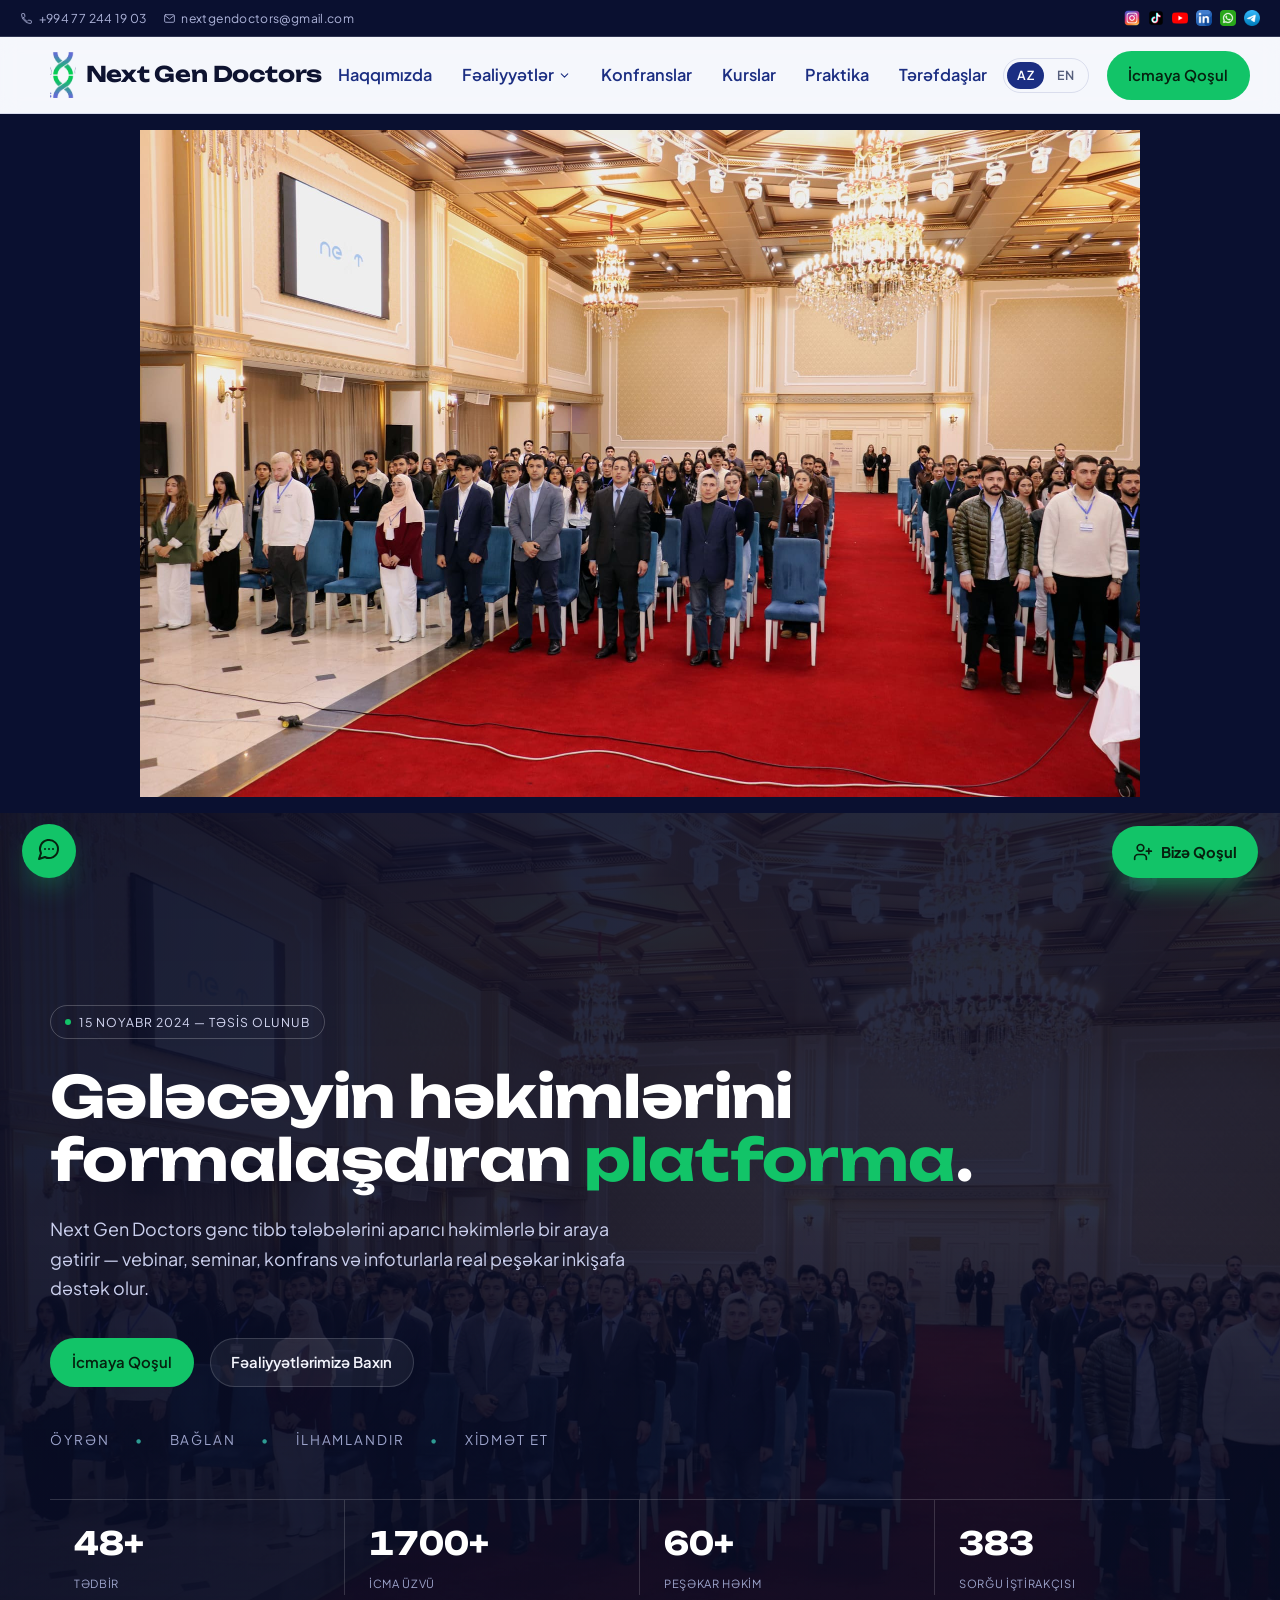
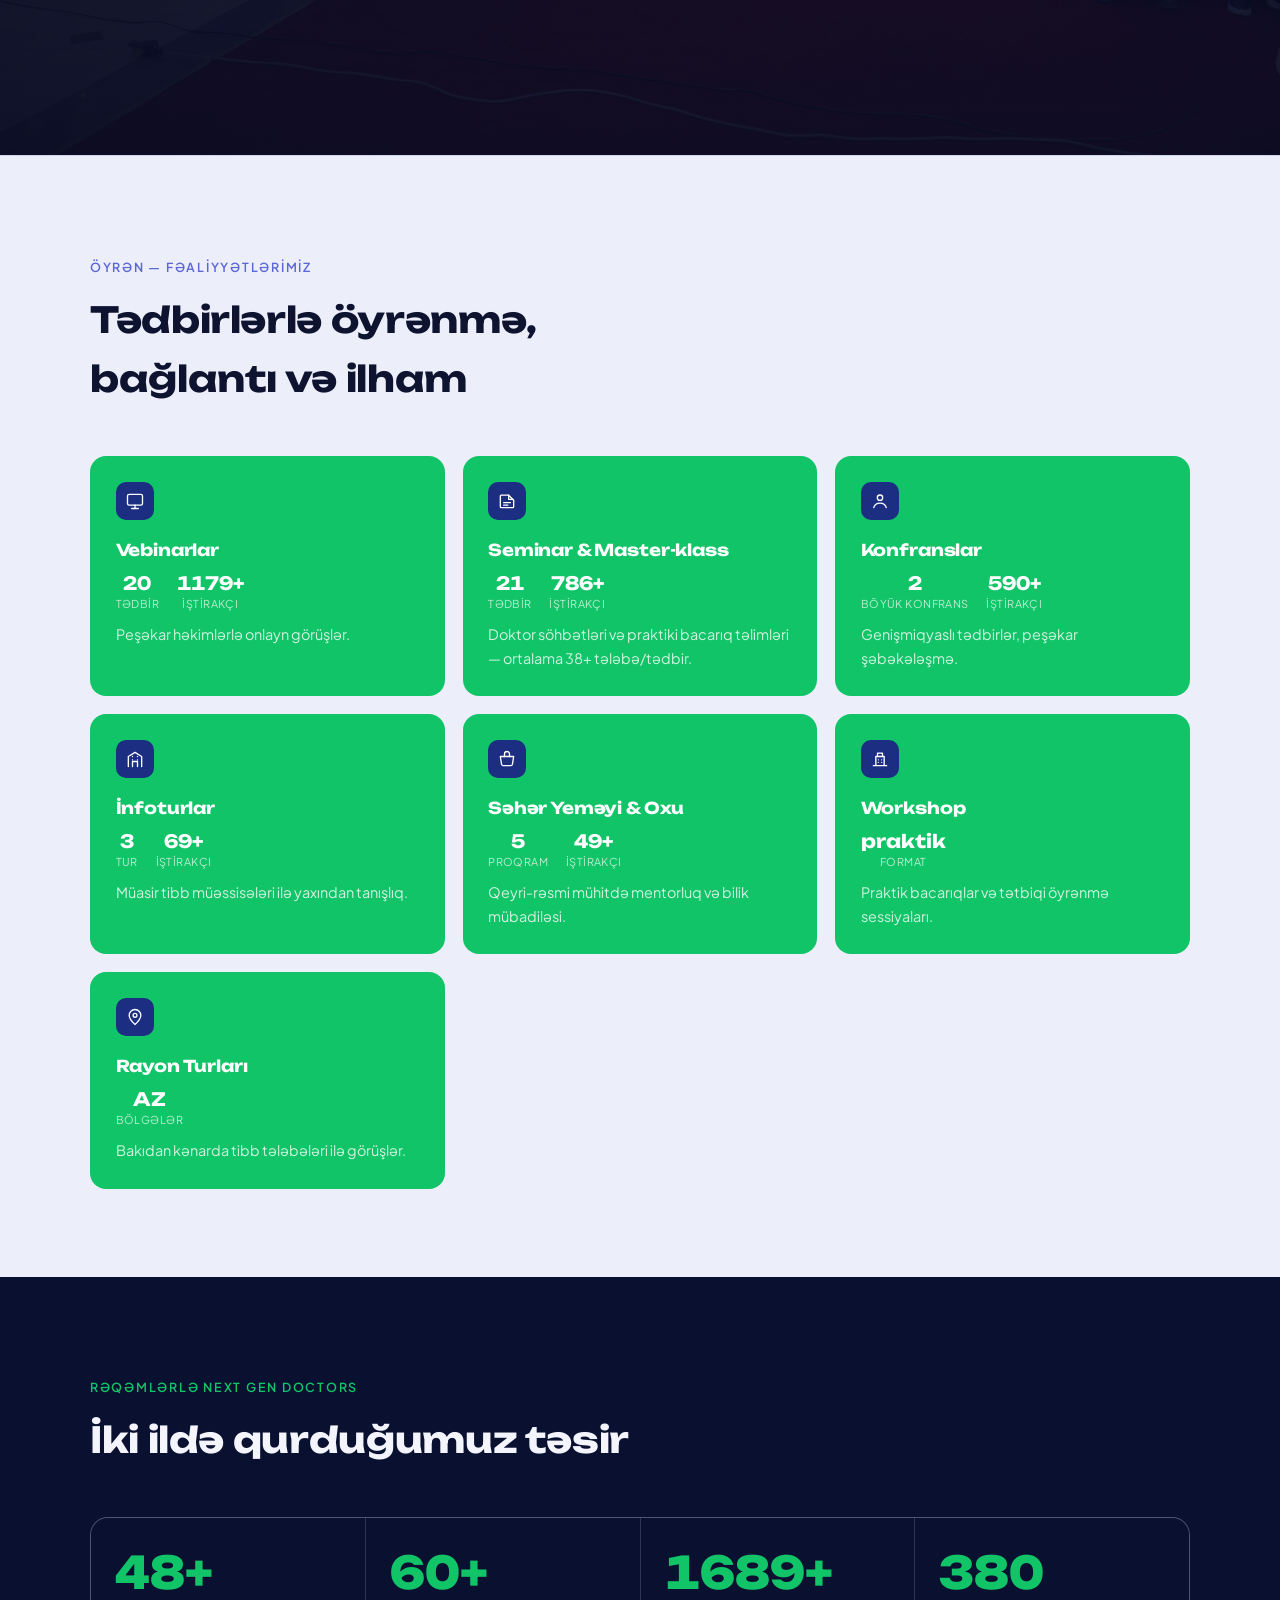
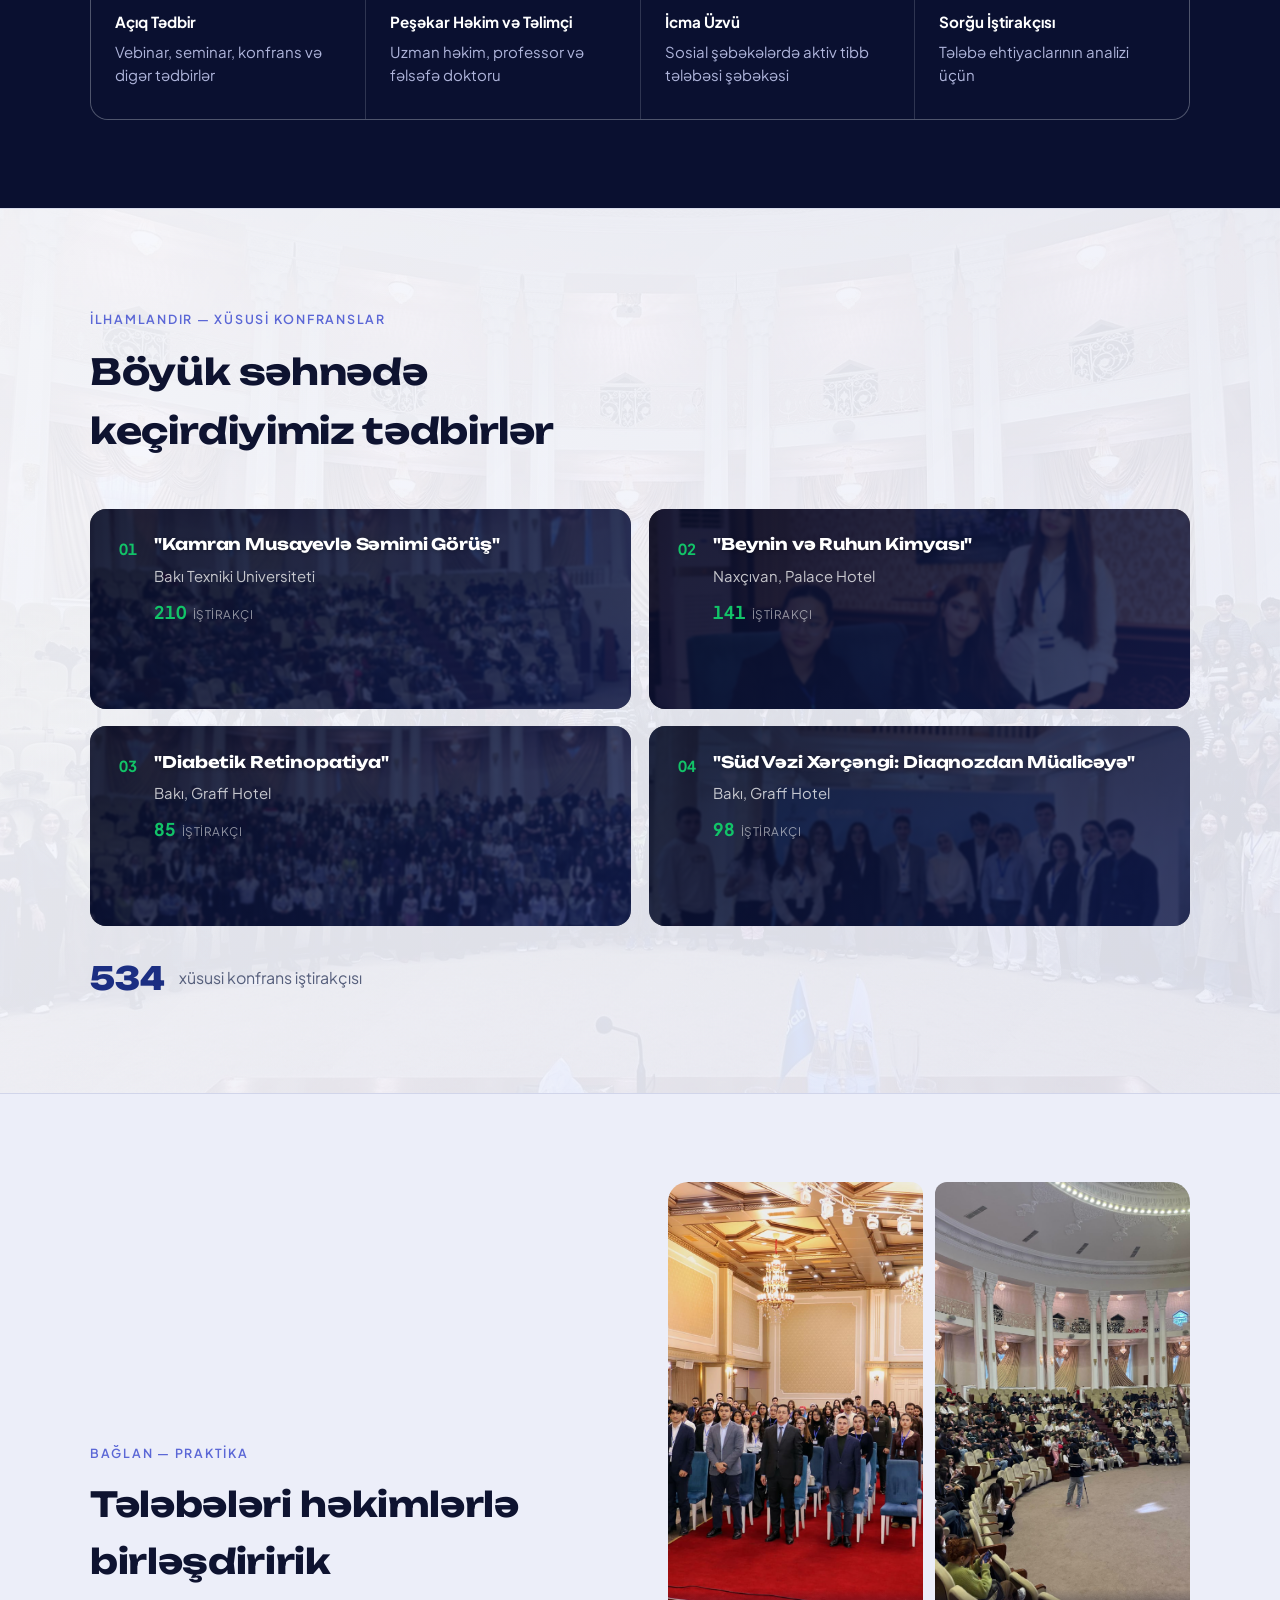
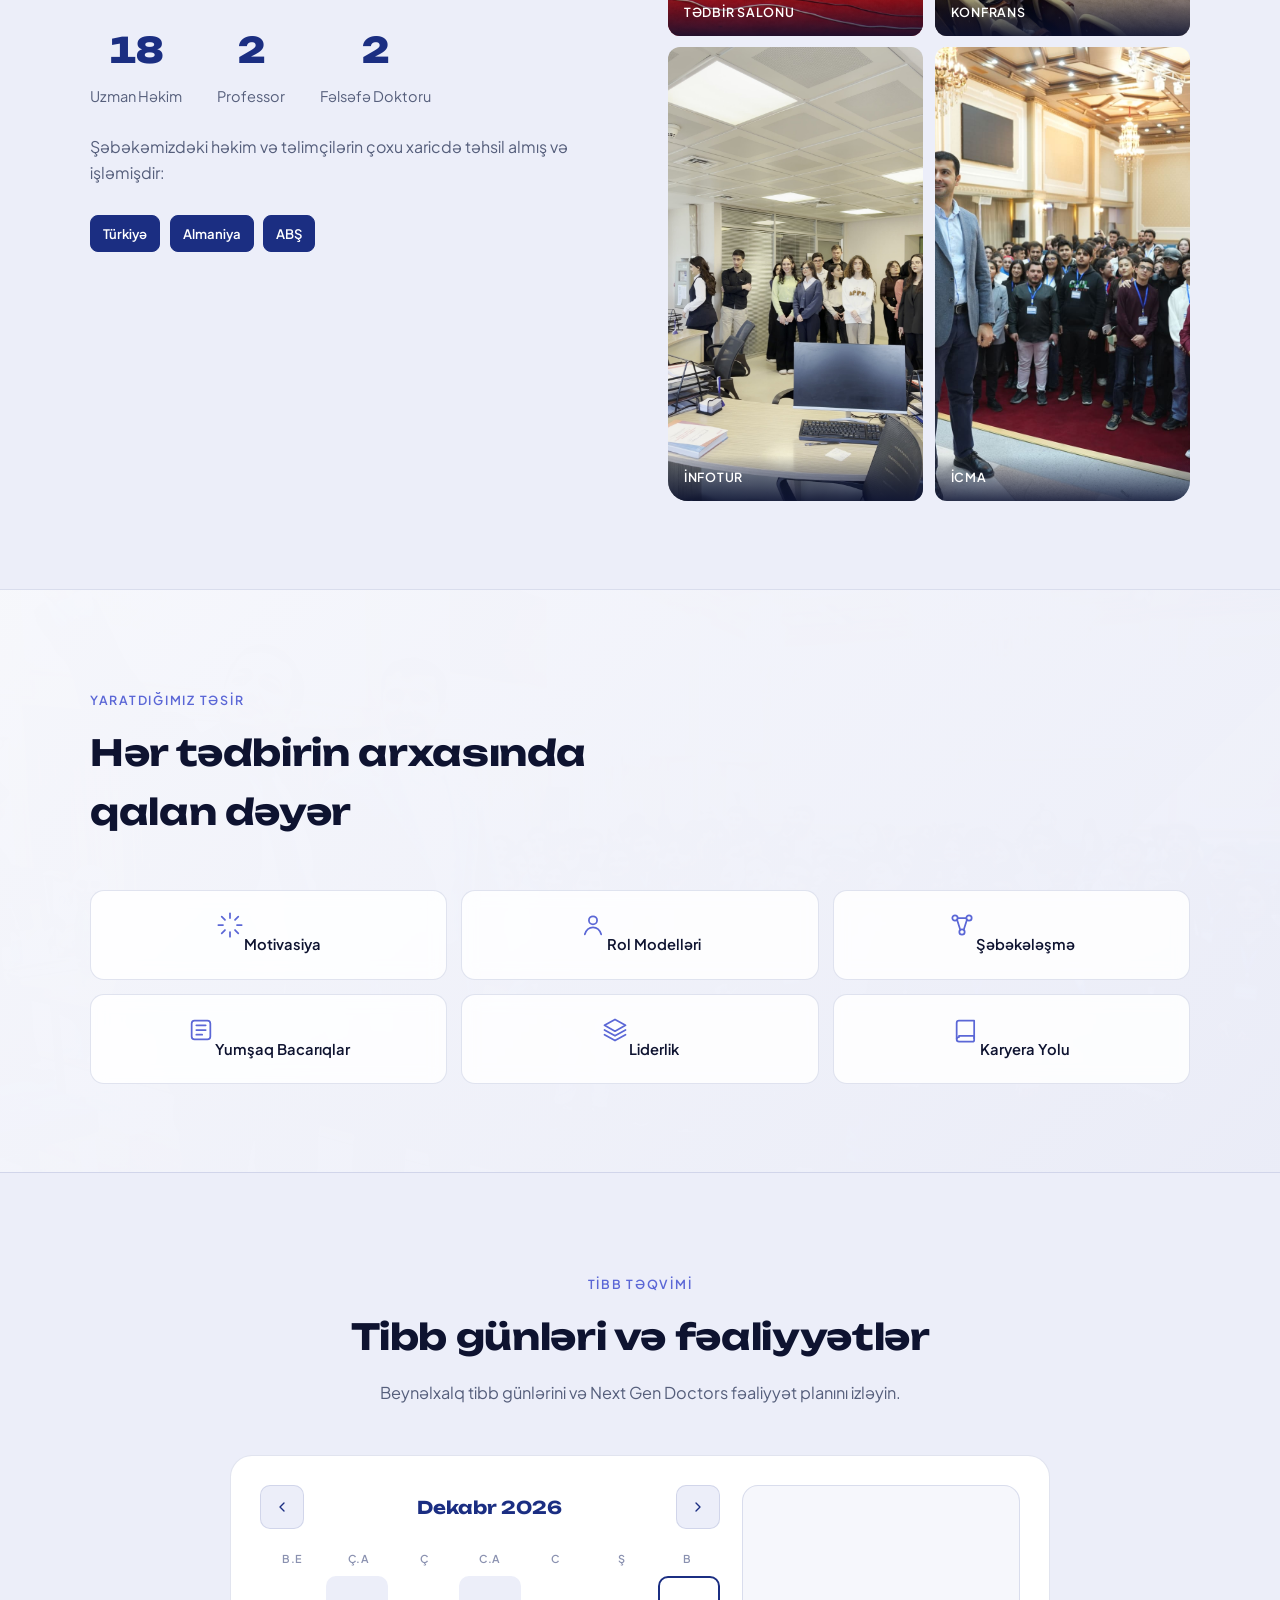
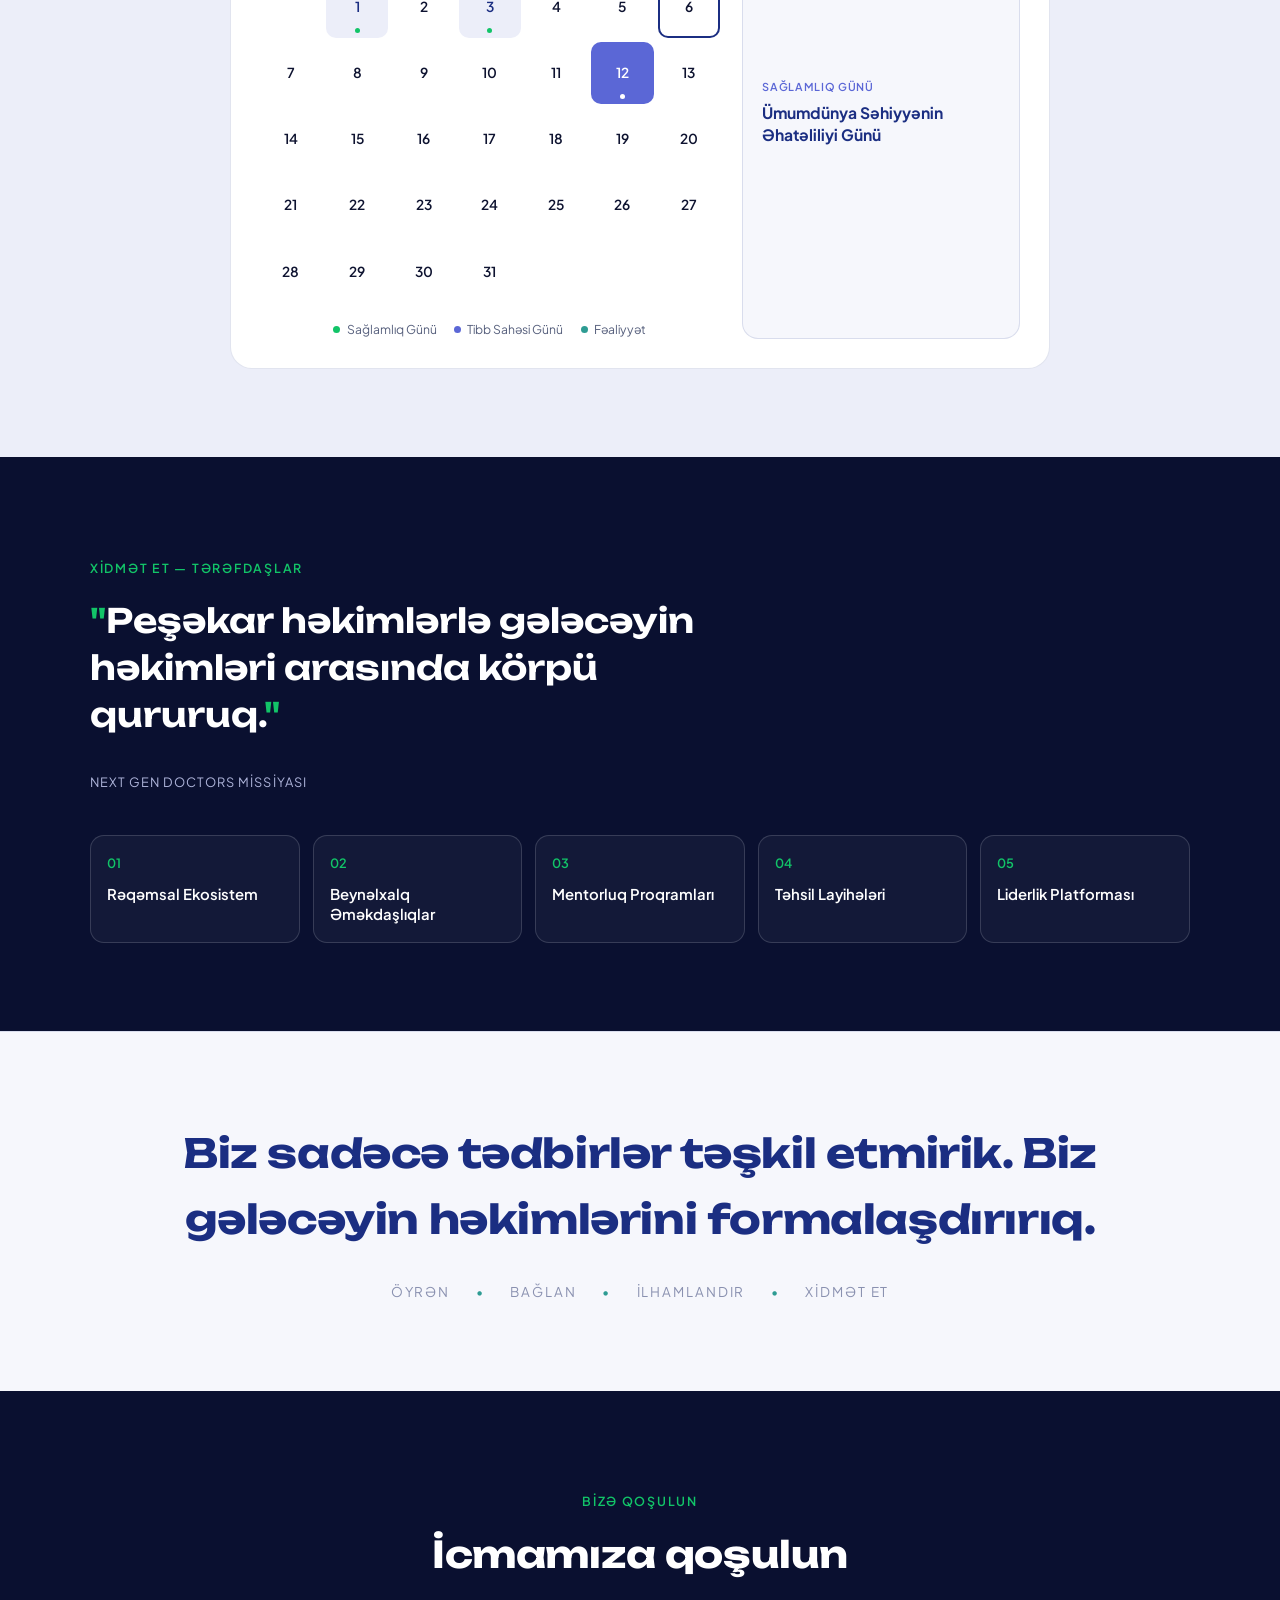
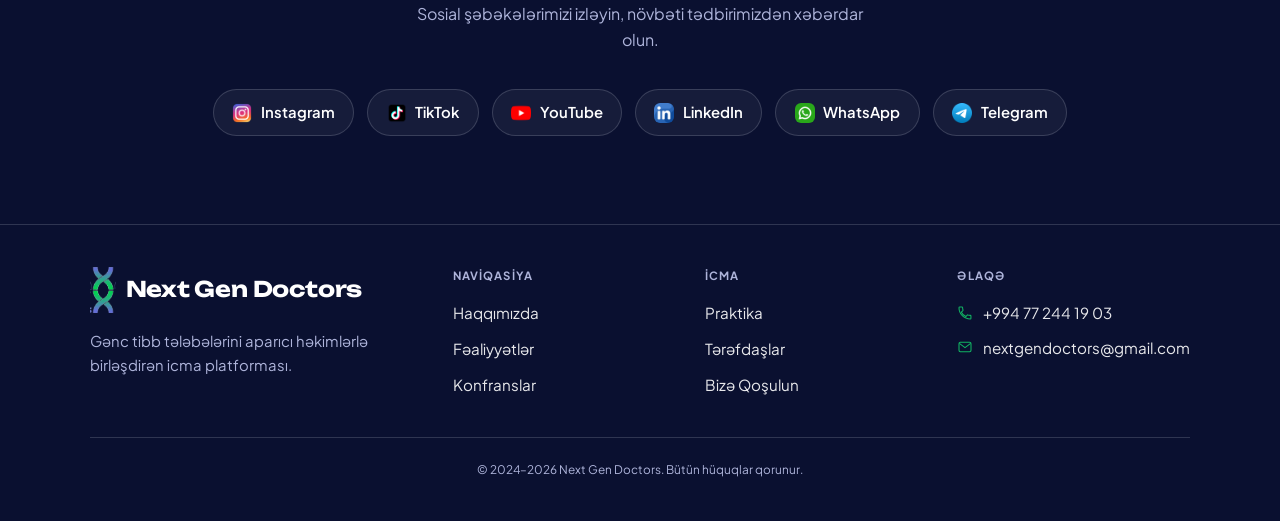
==== commit 95ca3d68: "Update index.html" ====
--- a/index.html
+++ b/index.html
@@ -455,7 +455,7 @@
     <div class="wrap reveal">
       <p class="eyebrow eyebrow-on-dark"><span data-lang="az">XİDMƏT ET — Tərəfdaşlar</span><span data-lang="en">SERVE — Partners</span></p>
       <p class="vision-quote">
-        <span data-lang="az"><span class="mark">"</span>Top həkimlərlə gələcəyin həkimləri arasında körpü qururuq.<span class="mark">"</span></span>
+        <span data-lang="az"><span class="mark">"</span>Peşəkar həkimlərlə gələcəyin həkimləri arasında körpü qururuq.<span class="mark">"</span></span>
         <span data-lang="en"><span class="mark">"</span>We're building a bridge between top doctors and the doctors of tomorrow.<span class="mark">"</span></span>
       </p>
       <div class="vision-cite"><span data-lang="az">NEXT GEN DOCTORS MİSSİYASI</span><span data-lang="en">NEXT GEN DOCTORS MISSION</span></div>
